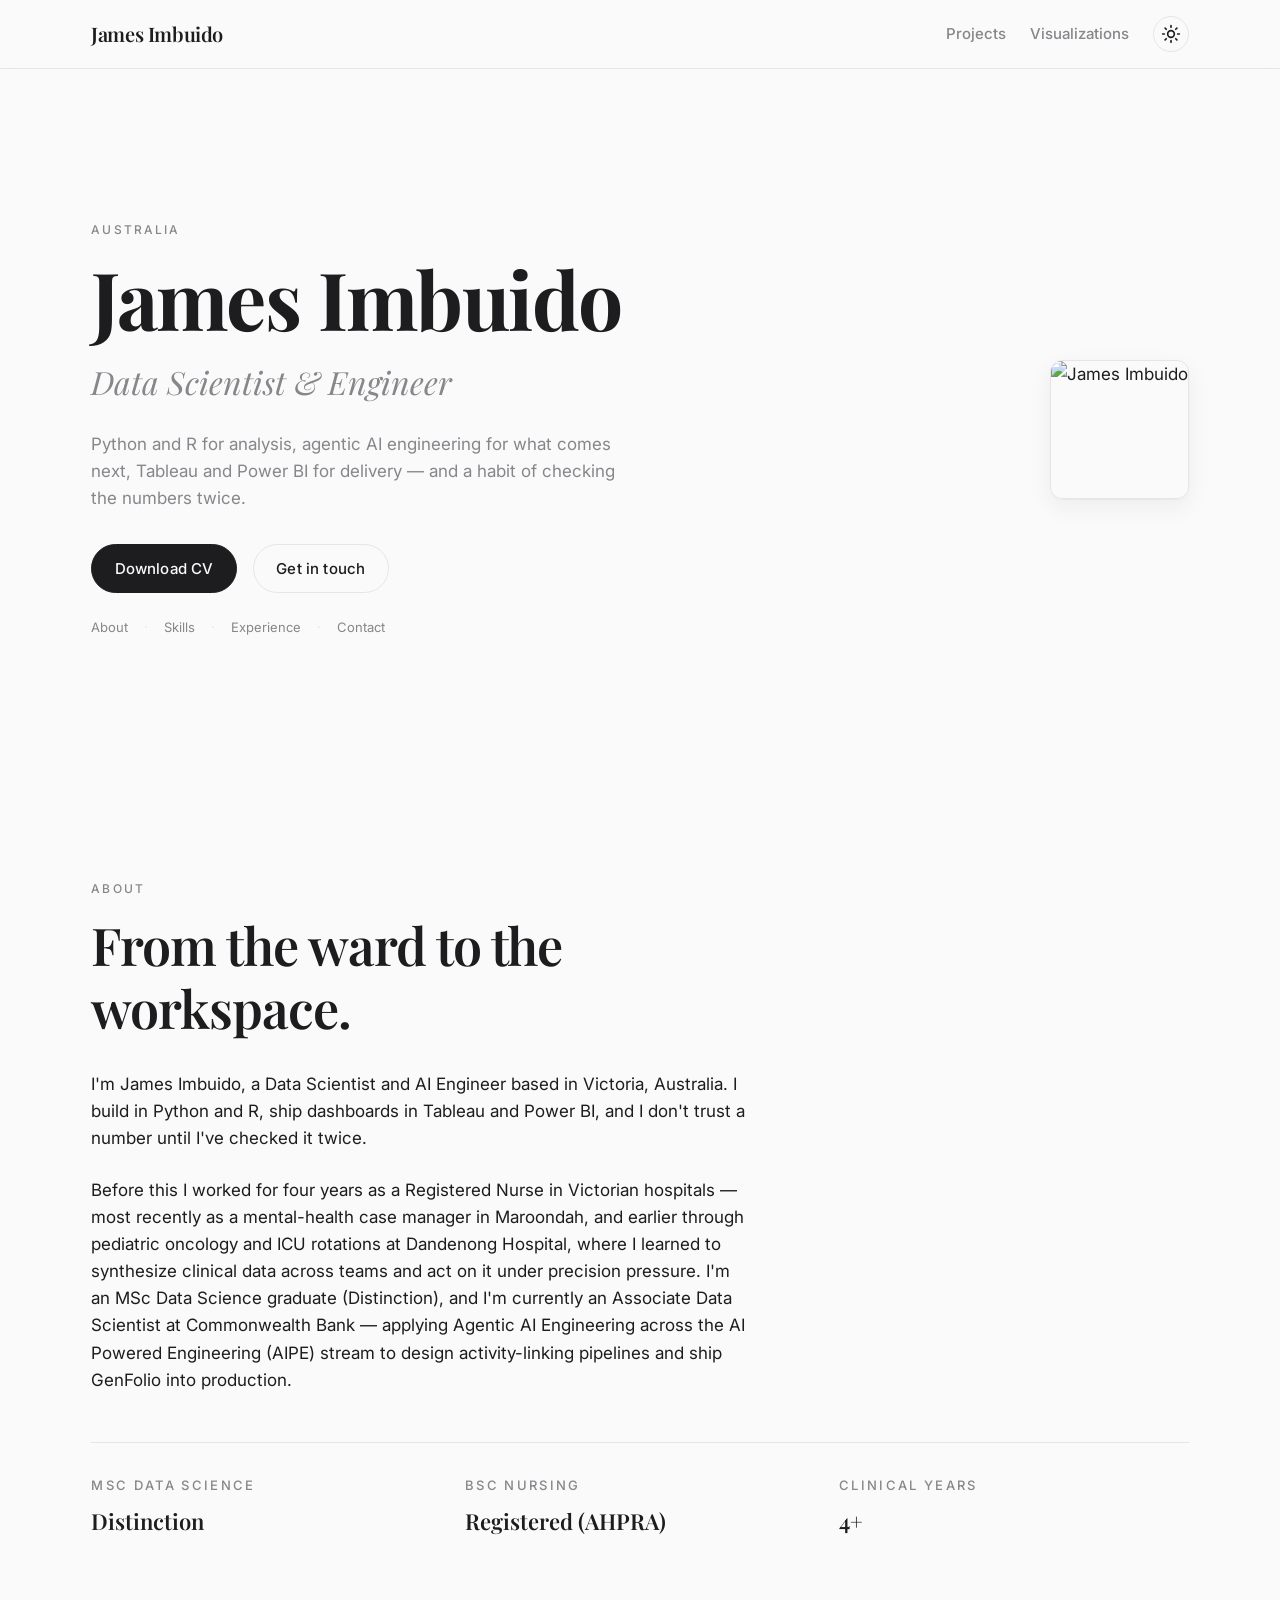
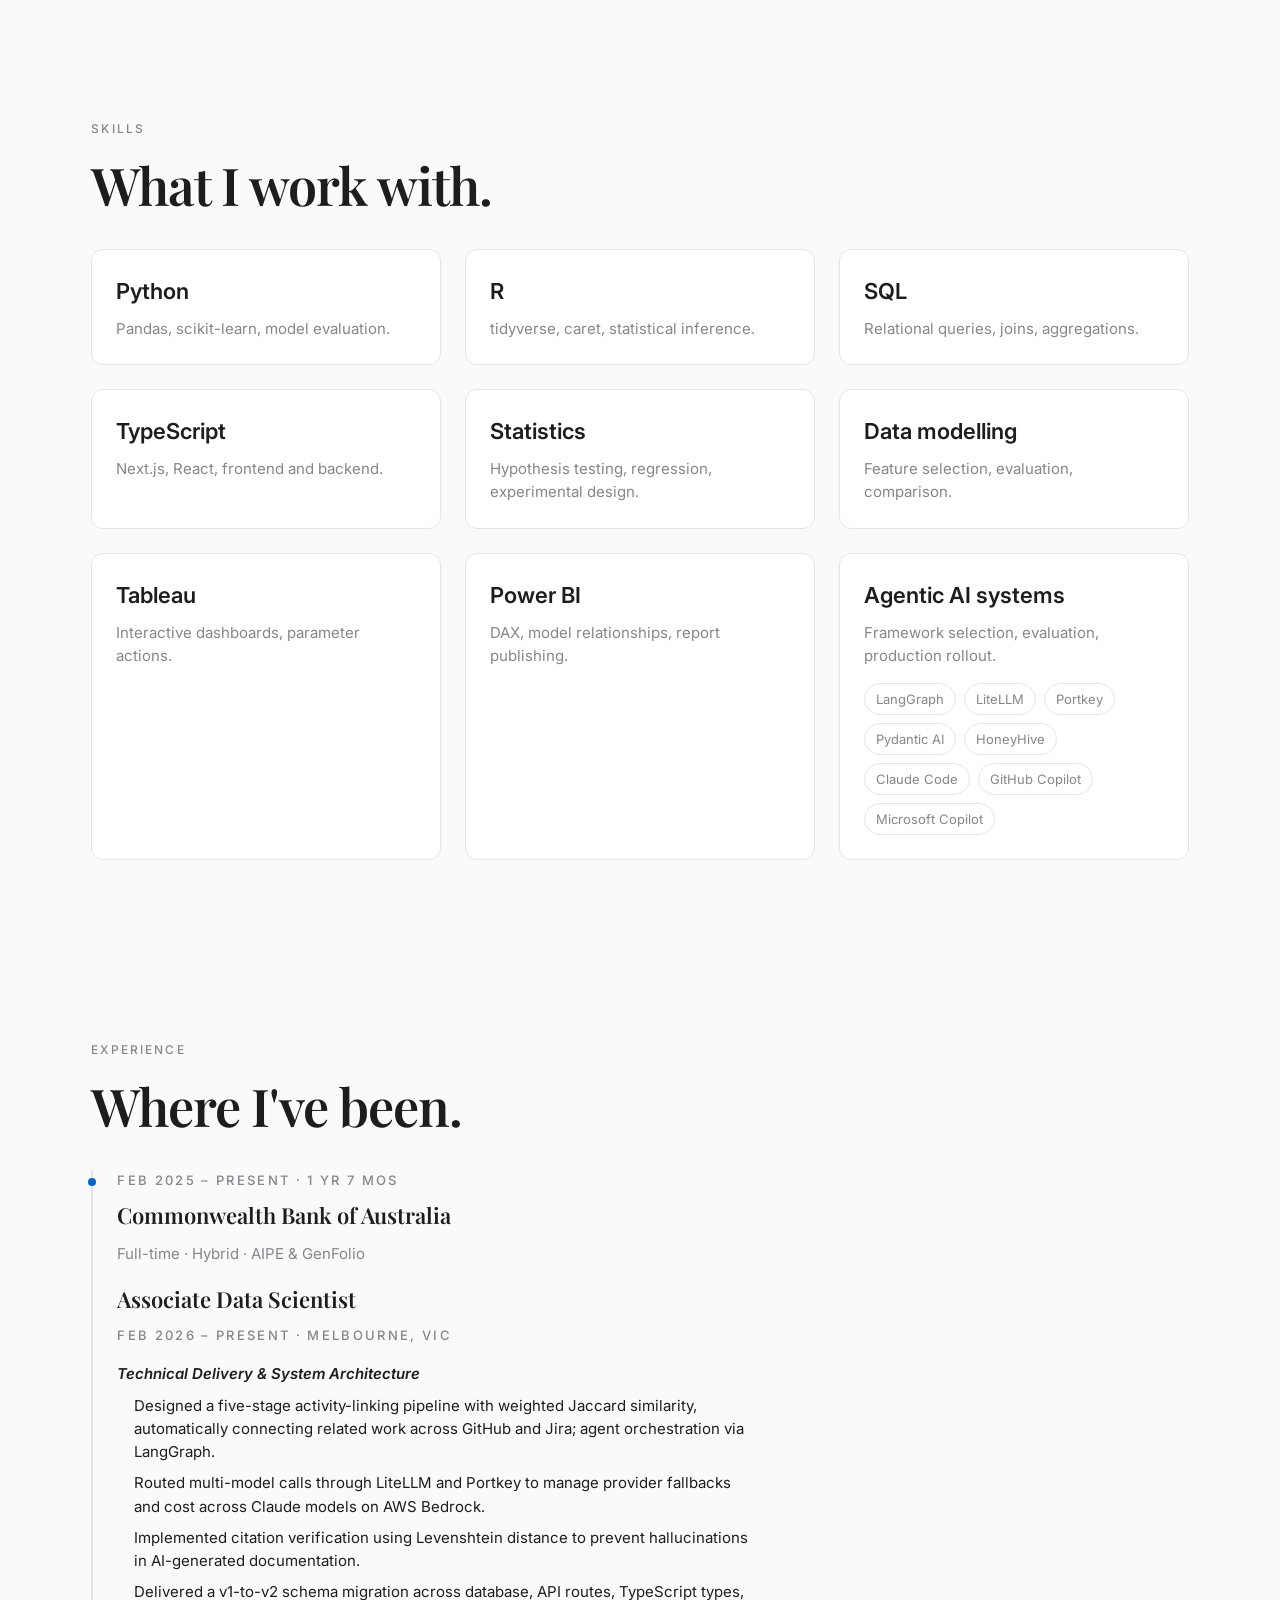
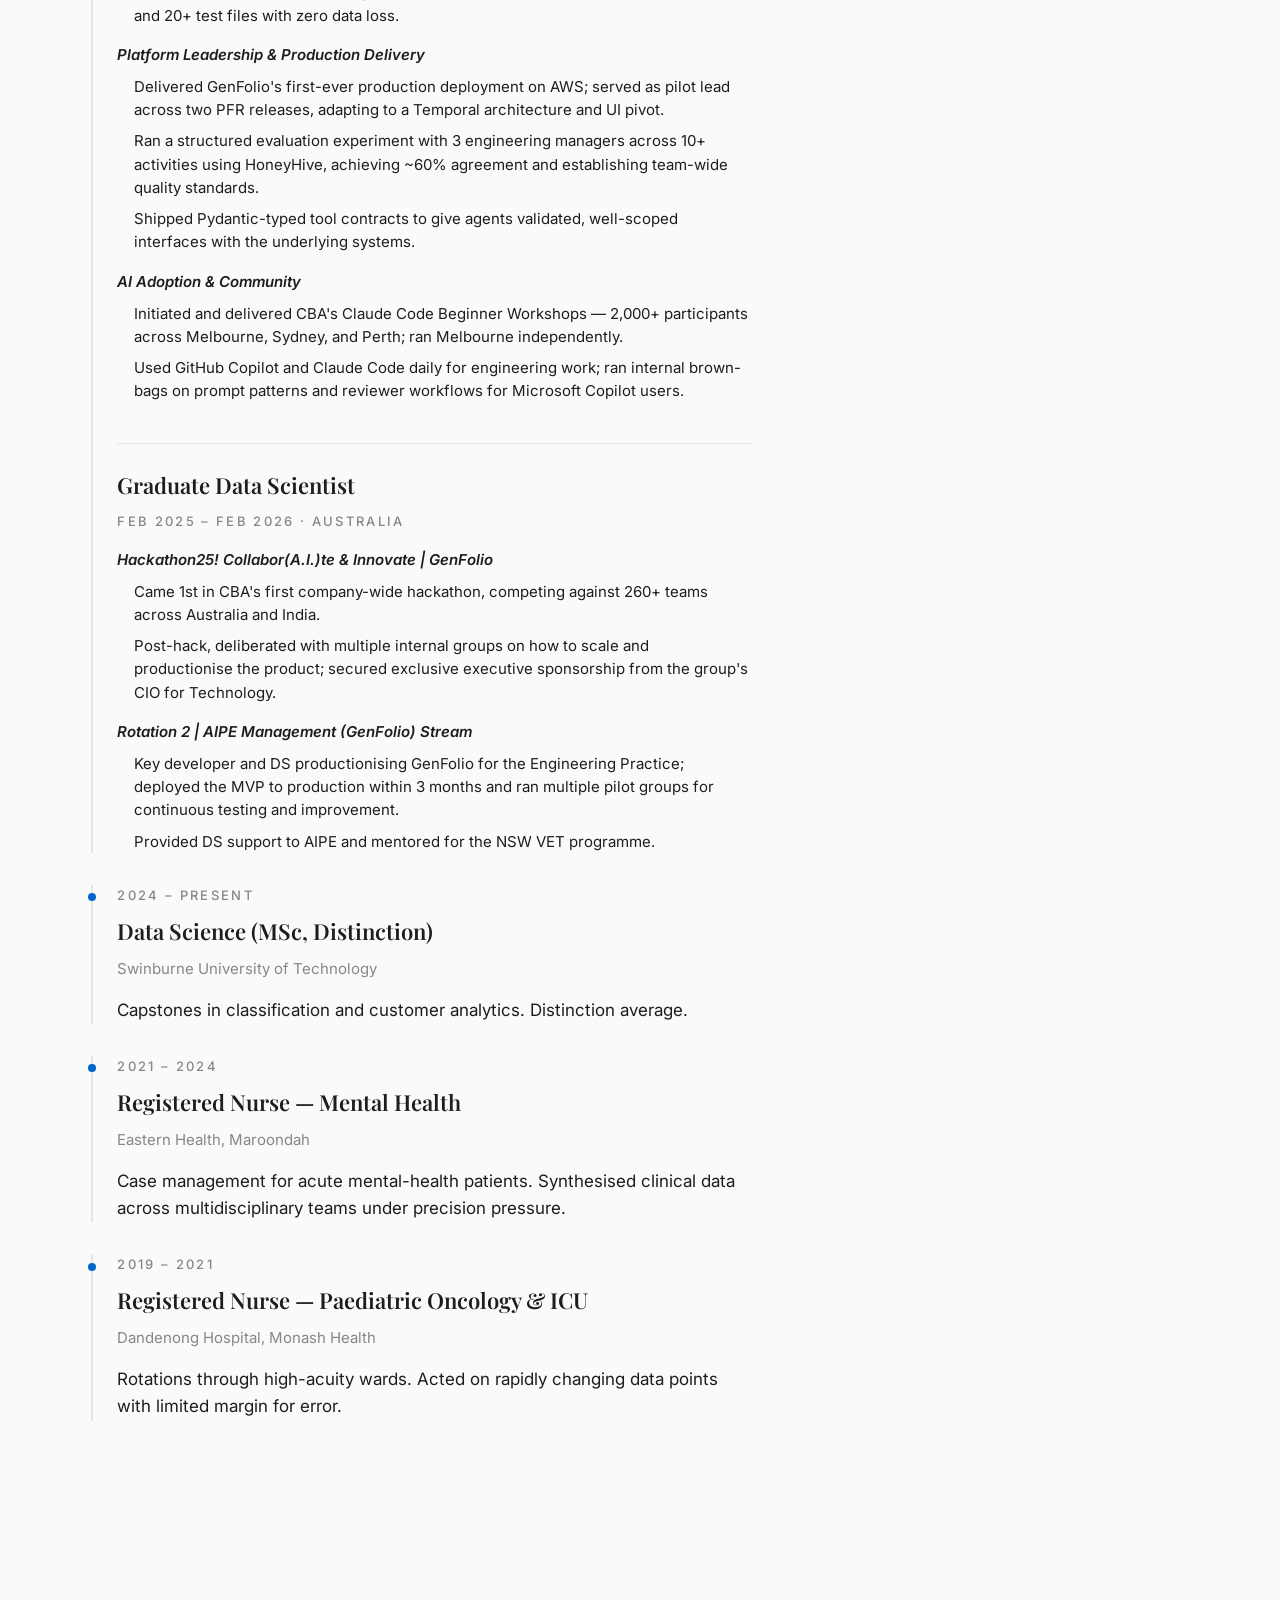
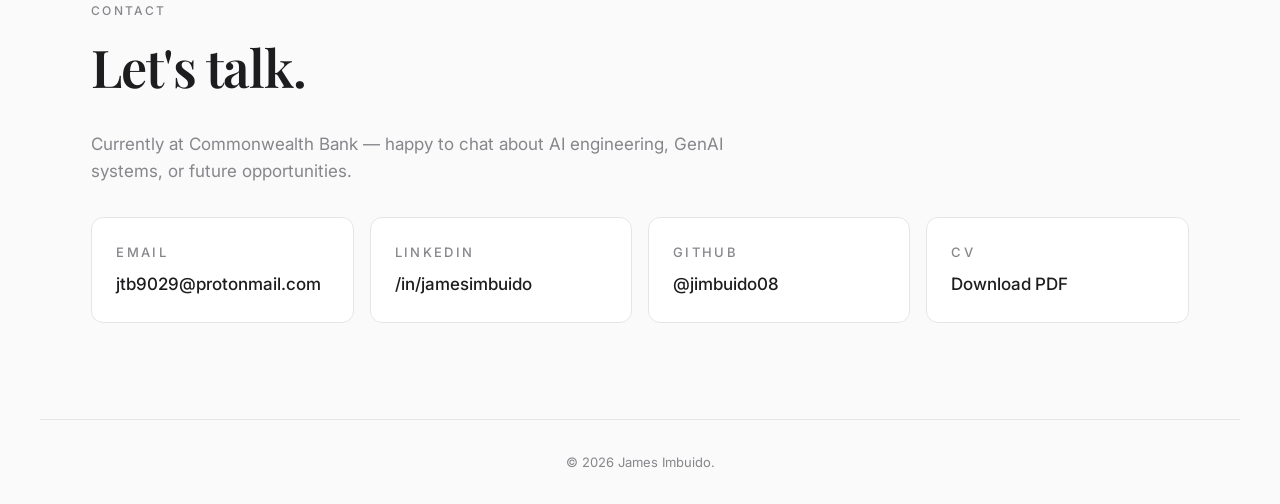
==== index.html @ e5567a70 "progress-commit" ====
<!DOCTYPE html>
<html lang="en" data-theme="light">
  <head>
    <meta charset="UTF-8" />
    <meta http-equiv="X-UA-Compatible" content="IE=edge" />
    <meta name="viewport" content="width=device-width, initial-scale=1.0" />
    <meta
      name="description"
      content="James Imbuido — Data Scientist and AI Engineer based in Victoria, Australia. Python, R, SQL, Tableau, Power BI."
    />
    <meta name="color-scheme" content="light dark" />
    <meta property="og:title" content="James Imbuido — Data Scientist & AI Engineer" />
    <meta
      property="og:description"
      content="Data scientist and AI engineer with a clinical background. Python, R, SQL, Tableau, Power BI."
    />
    <meta property="og:type" content="website" />
    <meta property="og:url" content="https://jimbuido08.github.io/" />
    <link
      rel="icon"
      type="image/svg+xml"
      href="data:image/svg+xml;utf8,<svg xmlns='http://www.w3.org/2000/svg' viewBox='0 0 32 32'><rect width='32' height='32' rx='6' fill='%23FAFAFA'/><text x='50%25' y='58%25' text-anchor='middle' font-family='Playfair Display, Georgia, serif' font-size='20' font-weight='600' fill='%231D1D1F'>J</text></svg>"
    />
    <link rel="preconnect" href="https://fonts.googleapis.com" />
    <link rel="preconnect" href="https://fonts.gstatic.com" crossorigin />
    <link
      rel="stylesheet"
      href="https://fonts.googleapis.com/css2?family=Inter:wght@300;400;500;600&family=Playfair+Display:wght@400;600;700&display=swap"
    />
    <title>James Imbuido — Data Scientist & AI Engineer</title>
    <link rel="stylesheet" href="/style.css" />
    <link rel="stylesheet" href="/mediaqueries.css" />
    <script>
      // No-flash theme bootstrap. Runs synchronously in <head> before paint.
      // Resolves localStorage first, then prefers-color-scheme, then defaults to light.
      (function () {
        try {
          var stored = localStorage.getItem("theme");
          var theme =
            stored ||
            (window.matchMedia("(prefers-color-scheme: dark)").matches
              ? "dark"
              : "light");
          document.documentElement.setAttribute("data-theme", theme);
        } catch (e) {
          document.documentElement.setAttribute("data-theme", "light");
        }
      })();
    </script>
  </head>
  <body>
    <a class="skip-link" href="#main">Skip to content</a>

    <header class="site-header">
      <nav class="site-nav" aria-label="Primary">
        <a class="logo" href="/">James Imbuido</a>
        <ul class="nav-links" role="list">
          <li><a href="/projects.html">Projects</a></li>
          <li><a href="/visualizations.html">Visualizations</a></li>
        </ul>
        <button
          type="button"
          class="theme-toggle"
          id="theme-toggle"
          aria-label="Toggle dark mode"
          aria-pressed="false"
        >
          <svg
            class="theme-toggle__icon theme-toggle__icon--sun"
            xmlns="http://www.w3.org/2000/svg"
            width="20"
            height="20"
            viewBox="0 0 24 24"
            fill="none"
            stroke="currentColor"
            stroke-width="2"
            stroke-linecap="round"
            stroke-linejoin="round"
            aria-hidden="true"
          >
            <circle cx="12" cy="12" r="4" />
            <path d="M12 2v2M12 20v2M4.93 4.93l1.41 1.41M17.66 17.66l1.41 1.41M2 12h2M20 12h2M4.93 19.07l1.41-1.41M17.66 6.34l1.41-1.41" />
          </svg>
          <svg
            class="theme-toggle__icon theme-toggle__icon--moon"
            xmlns="http://www.w3.org/2000/svg"
            width="20"
            height="20"
            viewBox="0 0 24 24"
            fill="none"
            stroke="currentColor"
            stroke-width="2"
            stroke-linecap="round"
            stroke-linejoin="round"
            aria-hidden="true"
          >
            <path d="M21 12.79A9 9 0 1 1 11.21 3 7 7 0 0 0 21 12.79z" />
          </svg>
        </button>
      </nav>
    </header>

    <main id="main">
      <!-- ─── Hero ─────────────────────────────────────────────── -->
      <section id="hero" class="section section--hero reveal">
        <div class="hero__content">
          <p class="eyebrow">Australia</p>
          <h1 class="hero__title">James Imbuido</h1>
          <p class="hero__role">Data Scientist &amp; Engineer</p>
          <p class="hero__tagline">
            Python and R for analysis, agentic AI engineering for what comes next,
            Tableau and Power&nbsp;BI for delivery — and a habit of checking the numbers twice.
          </p>
          <div class="hero__cta">
            <a class="btn btn--primary" href="/assets/James Imbuido - CV.pdf" download>
              Download CV
            </a>
            <a class="btn btn--ghost" href="#contact">Get in touch</a>
          </div>
          <ul class="hero__sub-nav" role="list" aria-label="Jump to section">
            <li><a href="#about">About</a></li>
            <li><a href="#skills">Skills</a></li>
            <li><a href="#experience">Experience</a></li>
            <li><a href="#contact">Contact</a></li>
          </ul>
        </div>

        <figure class="hero__portrait" aria-label="Portrait of James Imbuido">
          <img
            src="/assets/profile-pic.jfif"
            alt="James Imbuido"
            width="640"
            height="640"
            loading="eager"
            decoding="async"
          />
        </figure>
      </section>

      <!-- ─── About ────────────────────────────────────────────── -->
      <section id="about" class="section reveal">
        <p class="eyebrow">About</p>
        <h2 class="section__title">From the ward to the workspace.</h2>
        <div class="about__body">
          <p>
            I'm James Imbuido, a Data Scientist and AI Engineer based in Victoria,
            Australia. I build in Python and R, ship dashboards in Tableau and
            Power&nbsp;BI, and I don't trust a number until I've checked it
            twice.
          </p>
          <p>
            Before this I worked for four years as a Registered Nurse in
            Victorian hospitals — most recently as a mental-health case manager
            in Maroondah, and earlier through pediatric oncology and ICU
            rotations at Dandenong Hospital, where I learned to synthesize
            clinical data across teams and act on it under precision pressure.
            I'm an MSc Data Science graduate (Distinction), and I'm currently
            an Associate Data Scientist at Commonwealth Bank — applying
            Agentic AI Engineering across the AI Powered Engineering
            (AIPE) stream to design activity-linking pipelines and ship
            GenFolio into production.
          </p>
        </div>
        <dl class="about__stats" aria-label="Credentials at a glance">
          <div class="stat">
            <dt>MSc Data Science</dt>
            <dd>Distinction</dd>
          </div>
          <div class="stat">
            <dt>BSc Nursing</dt>
            <dd>Registered (AHPRA)</dd>
          </div>
          <div class="stat">
            <dt>Clinical years</dt>
            <dd>4+</dd>
          </div>
        </dl>
      </section>

      <!-- ─── Skills ───────────────────────────────────────────── -->
      <section id="skills" class="section reveal">
        <p class="eyebrow">Skills</p>
        <h2 class="section__title">What I work with.</h2>
        <ul class="skills" role="list">
          <li class="skill">
            <h3 class="skill__name">Python</h3>
            <p class="skill__context">Pandas, scikit-learn, model evaluation.</p>
          </li>
          <li class="skill">
            <h3 class="skill__name">R</h3>
            <p class="skill__context">tidyverse, caret, statistical inference.</p>
          </li>
          <li class="skill">
            <h3 class="skill__name">SQL</h3>
            <p class="skill__context">Relational queries, joins, aggregations.</p>
          </li>
          <li class="skill">
            <h3 class="skill__name">TypeScript</h3>
            <p class="skill__context">Next.js, React, frontend and backend.</p>
          </li>
          <li class="skill">
            <h3 class="skill__name">Statistics</h3>
            <p class="skill__context">Hypothesis testing, regression, experimental design.</p>
          </li>
          <li class="skill">
            <h3 class="skill__name">Data modelling</h3>
            <p class="skill__context">Feature selection, evaluation, comparison.</p>
          </li>
          <li class="skill">
            <h3 class="skill__name">Tableau</h3>
            <p class="skill__context">Interactive dashboards, parameter actions.</p>
          </li>
          <li class="skill">
            <h3 class="skill__name">Power&nbsp;BI</h3>
            <p class="skill__context">DAX, model relationships, report publishing.</p>
          </li>
          <li class="skill">
            <h3 class="skill__name">Agentic AI systems</h3>
            <p class="skill__context">Framework selection, evaluation, production rollout.</p>
            <ul class="skill__stack" role="list">
              <li>LangGraph</li>
              <li>LiteLLM</li>
              <li>Portkey</li>
              <li>Pydantic AI</li>
              <li>HoneyHive</li>
              <li>Claude Code</li>
              <li>GitHub Copilot</li>
              <li>Microsoft Copilot</li>
            </ul>
          </li>
        </ul>
      </section>

      <!-- ─── Experience ───────────────────────────────────────── -->
      <section id="experience" class="section reveal">
        <p class="eyebrow">Experience</p>
        <h2 class="section__title">Where I've been.</h2>
        <ol class="experience" role="list">
          <li class="experience__item">
            <p class="experience__period">Feb 2025 – Present · 1 yr 7 mos</p>
            <h3 class="experience__role">Commonwealth Bank of Australia</h3>
            <p class="experience__where">Full-time · Hybrid · AIPE &amp; GenFolio</p>
            <div class="experience__sub-roles">
              <div class="experience__sub-role">
                <h4 class="experience__sub-role-title">Associate Data Scientist</h4>
                <p class="experience__sub-period">Feb 2026 – Present · Melbourne, VIC</p>
                <ul class="experience__streams" role="list">
                  <li class="experience__stream">
                    <span class="experience__stream-name">Technical Delivery &amp; System Architecture</span>
                    <ul class="experience__stream-bullets" role="list">
                      <li>Designed a five-stage activity-linking pipeline with weighted Jaccard similarity, automatically connecting related work across GitHub and Jira; agent orchestration via LangGraph.</li>
                      <li>Routed multi-model calls through LiteLLM and Portkey to manage provider fallbacks and cost across Claude models on AWS Bedrock.</li>
                      <li>Implemented citation verification using Levenshtein distance to prevent hallucinations in AI-generated documentation.</li>
                      <li>Delivered a v1-to-v2 schema migration across database, API routes, TypeScript types, and 20+ test files with zero data loss.</li>
                    </ul>
                  </li>
                  <li class="experience__stream">
                    <span class="experience__stream-name">Platform Leadership &amp; Production Delivery</span>
                    <ul class="experience__stream-bullets" role="list">
                      <li>Delivered GenFolio's first-ever production deployment on AWS; served as pilot lead across two PFR releases, adapting to a Temporal architecture and UI pivot.</li>
                      <li>Ran a structured evaluation experiment with 3 engineering managers across 10+ activities using HoneyHive, achieving ~60% agreement and establishing team-wide quality standards.</li>
                      <li>Shipped Pydantic-typed tool contracts to give agents validated, well-scoped interfaces with the underlying systems.</li>
                    </ul>
                  </li>
                  <li class="experience__stream">
                    <span class="experience__stream-name">AI Adoption &amp; Community</span>
                    <ul class="experience__stream-bullets" role="list">
                      <li>Initiated and delivered CBA's Claude Code Beginner Workshops — 2,000+ participants across Melbourne, Sydney, and Perth; ran Melbourne independently.</li>
                      <li>Used GitHub Copilot and Claude Code daily for engineering work; ran internal brown-bags on prompt patterns and reviewer workflows for Microsoft Copilot users.</li>
                    </ul>
                  </li>
                </ul>
              </div>
              <div class="experience__sub-role">
                <h4 class="experience__sub-role-title">Graduate Data Scientist</h4>
                <p class="experience__sub-period">Feb 2025 – Feb 2026 · Australia</p>
                <ul class="experience__streams" role="list">
                  <li class="experience__stream">
                    <span class="experience__stream-name">Hackathon25! Collabor(A.I.)te &amp; Innovate | GenFolio</span>
                    <ul class="experience__stream-bullets" role="list">
                      <li>Came 1st in CBA's first company-wide hackathon, competing against 260+ teams across Australia and India.</li>
                      <li>Post-hack, deliberated with multiple internal groups on how to scale and productionise the product; secured exclusive executive sponsorship from the group's CIO for Technology.</li>
                    </ul>
                  </li>
                  <li class="experience__stream">
                    <span class="experience__stream-name">Rotation 2 | AIPE Management (GenFolio) Stream</span>
                    <ul class="experience__stream-bullets" role="list">
                      <li>Key developer and DS productionising GenFolio for the Engineering Practice; deployed the MVP to production within 3 months and ran multiple pilot groups for continuous testing and improvement.</li>
                      <li>Provided DS support to AIPE and mentored for the NSW VET programme.</li>
                    </ul>
                  </li>
                </ul>
              </div>
            </div>
          </li>
          <li class="experience__item">
            <p class="experience__period">2024 – Present</p>
            <h3 class="experience__role">Data Science (MSc, Distinction)</h3>
            <p class="experience__where">Swinburne University of Technology</p>
            <p class="experience__detail">
              Capstones in classification and customer analytics. Distinction
              average.
            </p>
          </li>
          <li class="experience__item">
            <p class="experience__period">2021 – 2024</p>
            <h3 class="experience__role">Registered Nurse — Mental Health</h3>
            <p class="experience__where">Eastern Health, Maroondah</p>
            <p class="experience__detail">
              Case management for acute mental-health patients. Synthesised
              clinical data across multidisciplinary teams under precision
              pressure.
            </p>
          </li>
          <li class="experience__item">
            <p class="experience__period">2019 – 2021</p>
            <h3 class="experience__role">Registered Nurse — Paediatric Oncology &amp; ICU</h3>
            <p class="experience__where">Dandenong Hospital, Monash Health</p>
            <p class="experience__detail">
              Rotations through high-acuity wards. Acted on rapidly changing
              data points with limited margin for error.
            </p>
          </li>
        </ol>
      </section>

      <!-- ─── Contact ──────────────────────────────────────────── -->
      <section id="contact" class="section section--contact reveal">
        <p class="eyebrow">Contact</p>
        <h2 class="section__title">Let's talk.</h2>
        <p class="section__lede">
          Currently at Commonwealth Bank — happy to chat about AI engineering,
          GenAI systems, or future opportunities.
        </p>
        <ul class="contact-list" role="list">
          <li>
            <a href="mailto:jtb9029@protonmail.com">
              <span class="contact-list__label">Email</span>
              <span class="contact-list__value">jtb9029@protonmail.com</span>
            </a>
          </li>
          <li>
            <a
              href="https://www.linkedin.com/in/jamesimbuido/"
              rel="noopener"
              target="_blank"
            >
              <span class="contact-list__label">LinkedIn</span>
              <span class="contact-list__value">/in/jamesimbuido</span>
            </a>
          </li>
          <li>
            <a
              href="https://github.com/jimbuido08"
              rel="noopener"
              target="_blank"
            >
              <span class="contact-list__label">GitHub</span>
              <span class="contact-list__value">@jimbuido08</span>
            </a>
          </li>
          <li>
            <a href="/assets/James Imbuido - CV.pdf" download>
              <span class="contact-list__label">CV</span>
              <span class="contact-list__value">Download PDF</span>
            </a>
          </li>
        </ul>
      </section>
    </main>

    <footer class="site-footer">
      <p>© 2026 James Imbuido.</p>
    </footer>

    <script>
      // Mark the document as JS-enhanced so the unfold CSS can hide by default.
      // No-JS users see all content expanded (per prep doc D5).
      document.documentElement.classList.add("js");
    </script>
    <script src="/script.js" defer></script>

    <!-- Cloudflare Web Analytics — beacon-only, no cookies, no banner.
         To activate: get a token from https://dash.cloudflare.com →
         Web Analytics → your site. The script below only loads when the
         token has been set (a 32-char hex string). Leave the placeholder
         in place to ship without analytics. -->
    <script>
      (function () {
        var token = "PLACEHOLDER_TOKEN";
        if (!token || token === "PLACEHOLDER_TOKEN" || !/^[a-f0-9]{32}$/i.test(token)) {
          return;
        }
        var s = document.createElement("script");
        s.defer = true;
        s.src = "https://static.cloudflareinsights.com/beacon.min.js";
        s.setAttribute("data-cf-beacon", token);
        document.head.appendChild(s);
      })();
    </script>
  </body>
</html>
---- style.css ----
/* ==========================================================================
   Alabaster & Ink — base stylesheet
   --------------------------------------------------------------------------
   Implemented strictly from /docs/design-tokens.md.
   If you find yourself reaching for a raw hex / px / ms in this file, add a
   token to the design tokens doc first.
   --------------------------------------------------------------------------
   Order:
     1. Tokens (light)  + reset
     2. Tokens (dark)   [overrides]
     3. Base elements   (typography, links, focus)
     4. Layout          (header, sections, page margins)
     5. Components      (buttons, cards, chips, list items, Unfold)
     6. Motion          (reveal, Unfold transitions, reduced-motion)
     7. Print
   ========================================================================== */


/* ── 1. Tokens (light, default) + reset ─────────────────────────────── */

:root,
:root[data-theme="light"] {
  /* Color */
  --alabaster: #FAFAFA;
  --surface:   #FFFFFF;
  --ink:       #1D1D1F;
  --slate:     #86868B;
  --rule:      #E5E5E7;
  --accent:        #0066CC;
  --accent-press:  #0052A3;
  --accent-soft:   #E6F0FA;
  --on-accent:     #FFFFFF;
  --shadow:        0 1px 2px rgba(29, 29, 31, .04), 0 8px 24px rgba(29, 29, 31, .06);

  /* Spacing */
  --space-0: 2px;
  --space-1: 8px;
  --space-2: 16px;
  --space-3: 24px;
  --space-4: 32px;
  --space-5: 48px;
  --space-6: 64px;
  --space-7: 96px;
  --space-8: 128px;
  --page-x:      clamp(1.25rem, 4vw, 4rem);
  --section-y:   clamp(4rem, 10vh, 8rem);

  /* Typography */
  --ff-display: "Playfair Display", Georgia, "Times New Roman", serif;
  --ff-body:    "Inter", -apple-system, BlinkMacSystemFont, "Segoe UI", sans-serif;

  --fs-display:  clamp(2.75rem, 5.5vw + 1rem, 5rem);
  --fs-h1:       clamp(2rem, 3.5vw + 1rem, 3.25rem);
  --fs-h2:       clamp(1.5rem, 1.5vw + 1rem, 2rem);
  --fs-h3:       clamp(1.125rem, .75vw + 1rem, 1.375rem);
  --fs-body:     1.0625rem;
  --fs-body-sm:  0.9375rem;
  --fs-caption:  0.8125rem;
  --fs-eyebrow:  0.75rem;

  --lh-display:  1.05;
  --lh-heading:  1.2;
  --lh-body:     1.6;
  --ls-eyebrow:  0.18em;
  --ls-tight:    -0.02em;

  /* Radius */
  --radius-sm:     6px;
  --radius-card:   12px;
  --radius-button: 999px;

  /* Motion */
  --motion-fast:  120ms;
  --motion-base:  220ms;
  --motion-slow:  400ms;
  --ease-out:     cubic-bezier(.22, 1, .36, 1);
  --ease-in-out:  cubic-bezier(.65, 0, .35, 1);
}


/* ── 2. Tokens (dark) — overrides ────────────────────────────────────── */

:root[data-theme="dark"] {
  --alabaster:    #0E0E10;
  --surface:      #17171A;
  --ink:          #F5F5F7;
  --slate:        #A1A1A6;
  --rule:         #2C2C2E;
  --accent:       #4D9EFF;
  --accent-press: #80B6FF;
  --accent-soft:  #0E2A4D;
  --on-accent:    #0E0E10;
  --shadow:       0 1px 2px rgba(0, 0, 0, .5), 0 8px 24px rgba(0, 0, 0, .4);
}


/* ── Reset / base ────────────────────────────────────────────────────── */

*,
*::before,
*::after { box-sizing: border-box; }

* { margin: 0; padding: 0; }

html {
  scroll-behavior: smooth;
  -webkit-text-size-adjust: 100%;
  background: var(--alabaster);
  color: var(--ink);
}

body {
  font-family: var(--ff-body);
  font-size: var(--fs-body);
  line-height: var(--lh-body);
  background: var(--alabaster);
  color: var(--ink);
  -webkit-font-smoothing: antialiased;
  -moz-osx-font-smoothing: grayscale;
  transition: background-color var(--motion-base) var(--ease-out),
              color var(--motion-base) var(--ease-out);
}

img, svg { max-width: 100%; display: block; }

ul, ol { list-style: none; }

a {
  color: var(--ink);
  text-decoration: none;
  transition: color var(--motion-fast) var(--ease-out);
}

a:hover { color: var(--accent); }

:focus-visible {
  outline: 2px solid var(--accent);
  outline-offset: 2px;
  border-radius: var(--radius-sm);
}

::selection {
  background: var(--accent-soft);
  color: var(--ink);
}

.skip-link {
  position: absolute;
  top: -100px;
  left: var(--space-2);
  background: var(--ink);
  color: var(--alabaster);
  padding: var(--space-1) var(--space-2);
  border-radius: var(--radius-sm);
  z-index: 1000;
  transition: top var(--motion-fast) var(--ease-out);
}

.skip-link:focus { top: var(--space-2); }


/* ── 3. Layout — header, sections, page margins ─────────────────────── */

.site-header {
  position: sticky;
  top: 0;
  z-index: 50;
  background: color-mix(in srgb, var(--alabaster) 85%, transparent);
  backdrop-filter: saturate(180%) blur(10px);
  -webkit-backdrop-filter: saturate(180%) blur(10px);
  border-bottom: 1px solid var(--rule);
}

.site-nav {
  max-width: 1200px;
  margin: 0 auto;
  padding: var(--space-2) var(--page-x);
  display: flex;
  align-items: center;
  gap: var(--space-3);
}

.logo {
  font-family: var(--ff-display);
  font-weight: 600;
  font-size: 1.25rem;
  letter-spacing: var(--ls-tight);
  margin-right: auto;
  color: var(--ink);
}

.nav-links {
  display: flex;
  gap: var(--space-3);
}

.nav-links a {
  font-size: var(--fs-body-sm);
  font-weight: 500;
  color: var(--slate);
}

.nav-links a:hover { color: var(--ink); }

/* Active page indicator — set on the current page's nav link via class +
   aria-current="page". Visual treatment only; semantics live in the markup. */
.nav-links a.nav-link--active,
.nav-links a[aria-current="page"] {
  color: var(--ink);
  font-weight: 600;
}

main { display: block; }

.section {
  max-width: 1200px;
  margin: 0 auto;
  padding: var(--section-y) var(--page-x);
}

.section--hero {
  min-height: 80vh;
  display: grid;
  grid-template-columns: minmax(0, 1.2fr) minmax(0, 1fr);
  gap: var(--space-5);
  align-items: center;
  padding-top: var(--space-7);
  padding-bottom: var(--space-7);
}

.eyebrow {
  font-family: var(--ff-body);
  font-size: var(--fs-eyebrow);
  font-weight: 500;
  text-transform: uppercase;
  letter-spacing: var(--ls-eyebrow);
  color: var(--slate);
  margin-bottom: var(--space-2);
}

.section__title {
  font-family: var(--ff-display);
  font-weight: 600;
  font-size: var(--fs-h1);
  line-height: var(--lh-heading);
  letter-spacing: var(--ls-tight);
  color: var(--ink);
  max-width: 22ch;
  margin-bottom: var(--space-4);
}

.section__lede {
  font-size: var(--fs-body);
  color: var(--slate);
  max-width: 60ch;
  margin-bottom: var(--space-4);
}


/* ── 4. Components ──────────────────────────────────────────────────── */

/* Hero ───────────────────────────────────────────────────────────────── */

.hero__title {
  font-family: var(--ff-display);
  font-weight: 700;
  font-size: var(--fs-display);
  line-height: var(--lh-display);
  letter-spacing: var(--ls-tight);
  color: var(--ink);
  margin-bottom: var(--space-2);
}

.hero__role {
  font-family: var(--ff-display);
  font-weight: 400;
  font-style: italic;
  font-size: var(--fs-h2);
  color: var(--slate);
  margin-bottom: var(--space-3);
}

.hero__tagline {
  font-size: var(--fs-body);
  color: var(--slate);
  max-width: 48ch;
  margin-bottom: var(--space-4);
}

.hero__cta {
  display: flex;
  flex-wrap: wrap;
  gap: var(--space-2);
}

/* Hero sub-nav — secondary in-page jump links, visually subordinate to the
   primary site nav. Slate is non-body only; safe here for link color. */
.hero__sub-nav {
  display: flex;
  flex-wrap: wrap;
  gap: var(--space-2);
  margin-top: var(--space-3);
  font-size: var(--fs-caption);
  color: var(--slate);
}
.hero__sub-nav li + li::before {
  content: "·";
  margin-right: var(--space-2);
  color: var(--rule);
}
.hero__sub-nav a {
  color: var(--slate);
}
.hero__sub-nav a:hover { color: var(--ink); }
.hero__sub-nav a:focus-visible {
  outline: 2px solid var(--accent);
  outline-offset: 2px;
  border-radius: 2px;
}

.hero__content {
  display: flex;
  flex-direction: column;
  align-items: flex-start;
  min-width: 0;
}

.hero__portrait {
  margin: 0;
  justify-self: end;
  align-self: center;
  height: max-content;
}

.hero__portrait img {
  display: block;
  width: 100%;
  height: auto;
  max-width: 360px;
  aspect-ratio: 1 / 1;
  object-fit: cover;
  border-radius: var(--radius-card);
  border: 1px solid var(--rule);
  box-shadow: var(--shadow);
}

/* About ──────────────────────────────────────────────────────────────── */

.about__body {
  max-width: 60ch;
  margin-bottom: var(--space-5);
}

.about__body p + p { margin-top: var(--space-3); }

.about__body p {
  color: var(--ink);
  font-size: var(--fs-body);
}

.about__stats {
  display: grid;
  grid-template-columns: repeat(auto-fit, minmax(180px, 1fr));
  gap: var(--space-3);
  padding-top: var(--space-4);
  border-top: 1px solid var(--rule);
}

.stat {
  display: flex;
  flex-direction: column;
  gap: var(--space-1);
}

.stat dt {
  font-size: var(--fs-caption);
  text-transform: uppercase;
  letter-spacing: var(--ls-eyebrow);
  color: var(--slate);
  font-weight: 500;
}

.stat dd {
  font-family: var(--ff-display);
  font-size: var(--fs-h3);
  color: var(--ink);
  font-weight: 600;
}

/* Skills ─────────────────────────────────────────────────────────────── */

.skills {
  display: grid;
  grid-template-columns: repeat(3, minmax(0, 1fr));
  gap: var(--space-3);
}

.skill {
  position: relative;
  padding: var(--space-3);
  background: var(--surface);
  border: 1px solid var(--rule);
  border-radius: var(--radius-card);
  transition: transform var(--motion-fast) var(--ease-out),
              border-color var(--motion-fast) var(--ease-out),
              box-shadow var(--motion-fast) var(--ease-out);
}

.skill::before {
  content: "";
  position: absolute;
  top: 0;
  left: var(--space-3);
  right: var(--space-3);
  height: 1px;
  background: linear-gradient(
    90deg,
    transparent 0%,
    var(--accent) 50%,
    transparent 100%
  );
  opacity: 0;
  transition: opacity var(--motion-fast) var(--ease-out);
}

.skill:hover {
  border-color: var(--accent);
  transform: translateY(-2px);
  box-shadow: 0 4px 12px -8px var(--accent-soft);
}

.skill:hover::before {
  opacity: 1;
}

.skill__name {
  font-family: var(--ff-body);
  font-size: var(--fs-h3);
  font-weight: 600;
  margin-bottom: var(--space-1);
  color: var(--ink);
}

.skill__context {
  font-size: var(--fs-body-sm);
  color: var(--slate);
  line-height: 1.55;
}

.skill__stack {
  margin-top: var(--space-2);
  display: flex;
  flex-wrap: wrap;
  gap: var(--space-1);
  font-size: var(--fs-caption);
  color: var(--slate);
}

.skill__stack li {
  padding: 0.35em 0.85em;
  border: 1px solid var(--rule);
  border-radius: var(--radius-button);
  background: var(--surface);
  white-space: nowrap;
  transition: border-color var(--motion-fast) var(--ease-out),
              color var(--motion-fast) var(--ease-out);
}

.skill:hover .skill__stack li {
  border-color: var(--accent-soft);
  color: var(--ink);
}

/* Experience ────────────────────────────────────────────────────────── */

.experience {
  display: grid;
  gap: var(--space-4);
  max-width: 60ch;
}

.experience__item {
  padding-left: var(--space-3);
  border-left: 2px solid var(--rule);
  position: relative;
}

.experience__item::before {
  content: "";
  position: absolute;
  left: -5px;
  top: 0.5em;
  width: 8px;
  height: 8px;
  border-radius: 50%;
  background: var(--accent);
}

.experience__period {
  font-size: var(--fs-caption);
  text-transform: uppercase;
  letter-spacing: var(--ls-eyebrow);
  color: var(--slate);
  font-weight: 500;
  margin-bottom: var(--space-1);
}

.experience__role {
  font-family: var(--ff-display);
  font-size: var(--fs-h3);
  font-weight: 600;
  color: var(--ink);
  margin-bottom: var(--space-1);
}

.experience__where {
  font-size: var(--fs-body-sm);
  color: var(--slate);
  margin-bottom: var(--space-2);
}

.experience__detail {
  font-size: var(--fs-body);
  color: var(--ink);
}

.experience__sub-roles {
  display: grid;
  gap: var(--space-3);
  margin-top: var(--space-2);
}

.experience__sub-role + .experience__sub-role {
  margin-top: var(--space-2);
  padding-top: var(--space-3);
  border-top: 1px solid var(--rule);
}

.experience__sub-role-title {
  font-family: var(--ff-display);
  font-size: var(--fs-h3);
  font-weight: 600;
  color: var(--ink);
  margin-bottom: var(--space-1);
}

.experience__sub-period {
  font-size: var(--fs-caption);
  text-transform: uppercase;
  letter-spacing: var(--ls-eyebrow);
  color: var(--slate);
  font-weight: 500;
  margin-bottom: var(--space-2);
}

.experience__streams {
  list-style: none;
  margin: 0;
  padding: 0;
}

.experience__stream + .experience__stream {
  margin-top: var(--space-2);
}

.experience__stream-name {
  font-size: var(--fs-body-sm);
  font-weight: 600;
  font-style: italic;
  color: var(--ink);
  display: block;
  margin-bottom: var(--space-1);
}

.experience__stream-bullets {
  margin: 0;
  padding-left: 1.1em;
  font-size: var(--fs-body-sm);
  color: var(--ink);
  line-height: 1.55;
}

.experience__stream-bullets li + li {
  margin-top: var(--space-1);
}

/* Buttons ────────────────────────────────────────────────────────────── */

.btn {
  display: inline-flex;
  align-items: center;
  justify-content: center;
  font-family: var(--ff-body);
  font-size: var(--fs-body-sm);
  font-weight: 500;
  letter-spacing: 0.01em;
  padding: 0.75em 1.5em;
  border-radius: var(--radius-button);
  border: 1px solid transparent;
  cursor: pointer;
  text-decoration: none;
  transition: background-color var(--motion-fast) var(--ease-out),
              color var(--motion-fast) var(--ease-out),
              border-color var(--motion-fast) var(--ease-out),
              transform var(--motion-fast) var(--ease-out);
}

.btn--sm { padding: 0.5em 1.1em; font-size: var(--fs-caption); }

.btn--primary {
  background: var(--ink);
  color: var(--alabaster);
  border-color: var(--ink);
}

.btn--primary:hover {
  background: var(--accent);
  border-color: var(--accent);
  color: var(--on-accent);
  transform: translateY(-1px);
}

.btn--ghost {
  background: transparent;
  color: var(--ink);
  border-color: var(--rule);
}

.btn--ghost:hover {
  border-color: var(--ink);
  color: var(--ink);
  transform: translateY(-1px);
}

/* Project filter ────────────────────────────────────────────────────── */

.project-filter {
  display: flex;
  align-items: center;
  flex-wrap: wrap;
  gap: var(--space-2);
  margin-bottom: var(--space-4);
}

.project-filter__label {
  font-size: var(--fs-caption);
  text-transform: uppercase;
  letter-spacing: var(--ls-eyebrow);
  color: var(--slate);
  font-weight: 500;
}

.project-filter__chips {
  display: flex;
  flex-wrap: wrap;
  gap: var(--space-1);
}

.chip {
  font-family: var(--ff-body);
  font-size: var(--fs-caption);
  font-weight: 500;
  padding: 0.4em 0.9em;
  border-radius: var(--radius-button);
  border: 1px solid var(--rule);
  background: transparent;
  color: var(--slate);
  cursor: pointer;
  transition: background-color var(--motion-fast) var(--ease-out),
              color var(--motion-fast) var(--ease-out),
              border-color var(--motion-fast) var(--ease-out);
}

.chip:hover {
  border-color: var(--ink);
  color: var(--ink);
}

.chip[aria-pressed="true"] {
  background: var(--accent-soft);
  color: var(--accent);
  border-color: var(--accent);
}

.chip--clear {
  border-style: dashed;
  color: var(--slate);
}

/* Project grid ──────────────────────────────────────────────────────── */

.project-grid {
  display: grid;
  grid-template-columns: repeat(auto-fit, minmax(320px, 1fr));
  gap: var(--space-4);
}

.project-card {
  display: flex;
  flex-direction: column;
  background: var(--surface);
  border: 1px solid var(--rule);
  border-radius: var(--radius-card);
  overflow: hidden;
  transition: transform var(--motion-base) var(--ease-out),
              border-color var(--motion-base) var(--ease-out),
              box-shadow var(--motion-base) var(--ease-out),
              opacity var(--motion-base) var(--ease-out);
  will-change: transform, opacity;
}

.project-card:hover {
  transform: translateY(-4px);
  box-shadow: var(--shadow);
  border-color: var(--ink);
}

.project-card.is-hidden {
  opacity: 0;
  transform: scale(0.96);
  pointer-events: none;
  position: absolute;
  visibility: hidden;
}

.project-card__media {
  background: var(--surface);
  aspect-ratio: 16 / 10;
  border-bottom: 1px solid var(--rule);
}

.project-card__media svg { width: 100%; height: 100%; }

.project-card__body {
  display: flex;
  flex-direction: column;
  padding: var(--space-3);
  gap: var(--space-2);
  flex: 1;
}

.project-card__tagline {
  font-size: var(--fs-caption);
  color: var(--slate);
}

.project-card__title {
  font-family: var(--ff-display);
  font-size: var(--fs-h3);
  font-weight: 600;
  color: var(--ink);
  line-height: var(--lh-heading);
}

.project-card__lede {
  font-size: var(--fs-body-sm);
  color: var(--slate);
  flex: 1;
}

.project-card__actions {
  display: flex;
  flex-wrap: wrap;
  gap: var(--space-1);
  align-items: center;
}

.project-grid__empty {
  text-align: center;
  color: var(--slate);
  font-size: var(--fs-body-sm);
  padding: var(--space-5) 0;
}

/* Unfold ─────────────────────────────────────────────────────────────── */

.unfold-btn {
  display: inline-flex;
  align-items: center;
  gap: var(--space-1);
  font-family: var(--ff-body);
  font-size: var(--fs-caption);
  font-weight: 500;
  color: var(--accent);
  background: transparent;
  border: none;
  padding: 0.4em 0;
  cursor: pointer;
}

.unfold-btn:hover { color: var(--accent-press); }

.unfold-btn__icon {
  display: inline-block;
  width: 1em;
  height: 1em;
  line-height: 1;
  transition: transform var(--motion-base) var(--ease-out);
  font-weight: 400;
}

.unfold-btn[aria-expanded="true"] .unfold-btn__icon {
  transform: rotate(45deg);
}

.unfold {
  display: grid;
  grid-template-rows: 1fr;
  transition: grid-template-rows var(--motion-base) var(--ease-in-out);
}

.js .unfold {
  grid-template-rows: 0fr;
}

.js .unfold.is-open {
  grid-template-rows: 1fr;
}

.unfold__inner {
  overflow: hidden;
  min-height: 0;
}

.unfold__grid {
  display: grid;
  gap: var(--space-3);
  padding-top: var(--space-3);
  border-top: 1px solid var(--rule);
  margin-top: var(--space-2);
}

.unfold__grid > div { display: flex; flex-direction: column; gap: var(--space-1); }

.unfold__grid dt {
  font-size: var(--fs-caption);
  text-transform: uppercase;
  letter-spacing: var(--ls-eyebrow);
  color: var(--slate);
  font-weight: 500;
}

.unfold__grid dd {
  font-size: var(--fs-body-sm);
  color: var(--ink);
  line-height: var(--lh-body);
}

.unfold__grid code {
  font-family: ui-monospace, SFMono-Regular, "SF Mono", Menlo, monospace;
  font-size: 0.9em;
  background: var(--accent-soft);
  color: var(--accent);
  padding: 0.1em 0.4em;
  border-radius: 4px;
}

/* Visualization link cards ──────────────────────────────────────────── */

.viz-grid {
  display: grid;
  grid-template-columns: repeat(auto-fit, minmax(320px, 1fr));
  gap: var(--space-4);
}

.viz-card {
  display: flex;
  flex-direction: column;
  background: var(--surface);
  border: 1px solid var(--rule);
  border-radius: var(--radius-card);
  overflow: hidden;
  transition: transform var(--motion-base) var(--ease-out),
              border-color var(--motion-base) var(--ease-out),
              box-shadow var(--motion-base) var(--ease-out);
}

.viz-card:hover {
  transform: translateY(-4px);
  box-shadow: var(--shadow);
  border-color: var(--ink);
}

.viz-card__media {
  background: var(--surface);
  aspect-ratio: 16 / 10;
  border-bottom: 1px solid var(--rule);
}

.viz-card__media svg { width: 100%; height: 100%; }

.viz-card__body {
  padding: var(--space-3);
  display: flex;
  flex-direction: column;
  gap: var(--space-2);
}

.viz-card__title {
  font-family: var(--ff-display);
  font-size: var(--fs-h3);
  font-weight: 600;
  color: var(--ink);
}

.viz-card__lede {
  font-size: var(--fs-body-sm);
  color: var(--slate);
}

.viz-card__actions {
  display: flex;
  flex-wrap: wrap;
  gap: var(--space-1);
}

/* Contact ────────────────────────────────────────────────────────────── */

.section--contact {
  padding-bottom: var(--space-7);
}

.contact-list {
  display: grid;
  grid-template-columns: repeat(4, 1fr);
  gap: var(--space-2);
  max-width: 1100px;
}

.contact-list a {
  display: flex;
  flex-direction: column;
  gap: var(--space-1);
  padding: var(--space-3);
  background: var(--surface);
  border: 1px solid var(--rule);
  border-radius: var(--radius-card);
  transition: border-color var(--motion-fast) var(--ease-out),
              transform var(--motion-fast) var(--ease-out);
}

.contact-list a:hover {
  border-color: var(--ink);
  transform: translateY(-2px);
  color: var(--ink);
}

.contact-list__label {
  font-size: var(--fs-caption);
  text-transform: uppercase;
  letter-spacing: var(--ls-eyebrow);
  color: var(--slate);
  font-weight: 500;
}

.contact-list__value {
  font-size: var(--fs-body);
  color: var(--ink);
  font-weight: 500;
}

/* Theme toggle ──────────────────────────────────────────────────────── */

.theme-toggle {
  display: inline-flex;
  align-items: center;
  justify-content: center;
  width: 2.25rem;
  height: 2.25rem;
  border-radius: var(--radius-button);
  border: 1px solid var(--rule);
  background: transparent;
  color: var(--ink);
  cursor: pointer;
  transition: background-color var(--motion-fast) var(--ease-out),
              border-color var(--motion-fast) var(--ease-out);
}

.theme-toggle:hover {
  background: var(--surface);
  border-color: var(--ink);
}

.theme-toggle__icon { display: none; }
:root[data-theme="light"] .theme-toggle__icon--sun,
:root[data-theme="dark"]  .theme-toggle__icon--moon { display: block; }


/* ── 5. Reveal (motion) ──────────────────────────────────────────────── */

.reveal {
  opacity: 0;
  transform: translateY(24px);
  transition: opacity var(--motion-slow) var(--ease-out),
              transform var(--motion-slow) var(--ease-out);
  will-change: opacity, transform;
}

.reveal.is-visible {
  opacity: 1;
  transform: none;
}


/* ── 6. Footer ───────────────────────────────────────────────────────── */

.site-footer {
  max-width: 1200px;
  margin: 0 auto;
  padding: var(--space-4) var(--page-x);
  border-top: 1px solid var(--rule);
  text-align: center;
  font-size: var(--fs-caption);
  color: var(--slate);
}


/* ── 7. Reduced motion ──────────────────────────────────────────────── */

@media (prefers-reduced-motion: reduce) {
  *,
  *::before,
  *::after {
    transition-duration: 0.01ms !important;
    animation-duration: 0.01ms !important;
    scroll-behavior: auto !important;
  }

  .reveal {
    opacity: 1;
    transform: none;
  }

  .unfold {
    transition: none;
  }
}


/* ── 8. Print ────────────────────────────────────────────────────────── */

@media print {
  :root { --alabaster: #FFFFFF; --surface: #FFFFFF; --ink: #000000; --slate: #444; --rule: #CCC; --accent: #000; --accent-soft: #EEE; }
  body { background: #FFF; color: #000; }
  .site-header, .site-footer, .project-filter, .unfold-btn, .theme-toggle, .skip-link { display: none !important; }
  .hero__portrait { display: block !important; }
  .unfold { display: block !important; grid-template-rows: 1fr !important; }
  .unfold[hidden] { display: block !important; }
  .unfold__inner { overflow: visible !important; }
  .section { padding: 1rem 0; max-width: 100%; }
  a { color: #000; text-decoration: underline; }
  a[href]::after { content: " (" attr(href) ")"; font-size: 0.8em; color: #666; }
  .btn { border: 1px solid #000; background: transparent; color: #000; }
  .reveal { opacity: 1 !important; transform: none !important; }
}
---- mediaqueries.css ----
/* ==========================================================================
   Alabaster & Ink — responsive overrides
   --------------------------------------------------------------------------
   Mobile-first base styles live in style.css. This file holds the breakpoint
   rules where layout meaningfully changes (single-column, mobile nav, smaller
   type, etc.).
   ========================================================================== */


/* ≤ 1200px — compact desktop: drop side padding further, tighten hero ─── */

@media (max-width: 1200px) {
  .section--hero {
    min-height: auto;
    padding-top: var(--space-6);
    padding-bottom: var(--space-6);
    gap: var(--space-6);
  }

  .about__stats {
    grid-template-columns: repeat(3, 1fr);
  }
}


/* ≤ 900px — mobile nav, single-column grid ──────────────────────────── */

@media (max-width: 900px) {
  .site-nav {
    flex-wrap: wrap;
    gap: var(--space-2);
  }

  .nav-links {
    order: 3;
    flex-basis: 100%;
    flex-wrap: wrap;
    justify-content: flex-start;
    gap: var(--space-2);
  }

  .nav-links a { font-size: var(--fs-caption); }

  .project-grid,
  .viz-grid,
  .skills {
    grid-template-columns: 1fr;
  }

  .section--hero {
    grid-template-columns: 1fr;
    gap: var(--space-4);
  }

  .hero__portrait { justify-self: center; }
  .hero__portrait img { max-width: 280px; }

  .about__stats {
    grid-template-columns: 1fr 1fr;
  }

  .contact-list {
    grid-template-columns: repeat(2, 1fr);
  }
}


/* ≤ 600px — small phone: tighter spacing, larger tap targets ────────── */

@media (max-width: 600px) {
  :root {
    --section-y: clamp(3rem, 8vh, 5rem);
  }

  .site-nav {
    padding: var(--space-1) var(--space-3);
  }

  .logo { font-size: 1.1rem; }

  .hero__cta,
  .project-card__actions,
  .viz-card__actions {
    flex-direction: column;
    align-items: stretch;
  }

  .btn { width: 100%; }

  .hero__portrait img { max-width: 240px; }

  .about__stats {
    grid-template-columns: 1fr;
  }

  .skill { padding: var(--space-2); }

  .contact-list {
    grid-template-columns: 1fr;
  }
}


/* ≤ 380px — narrowest phone: shrink display type a touch ────────────── */

@media (max-width: 380px) {
  .hero__title { font-size: 2.5rem; }
  .section__title { font-size: 1.75rem; }
  .hero__portrait img { max-width: 200px; }
}
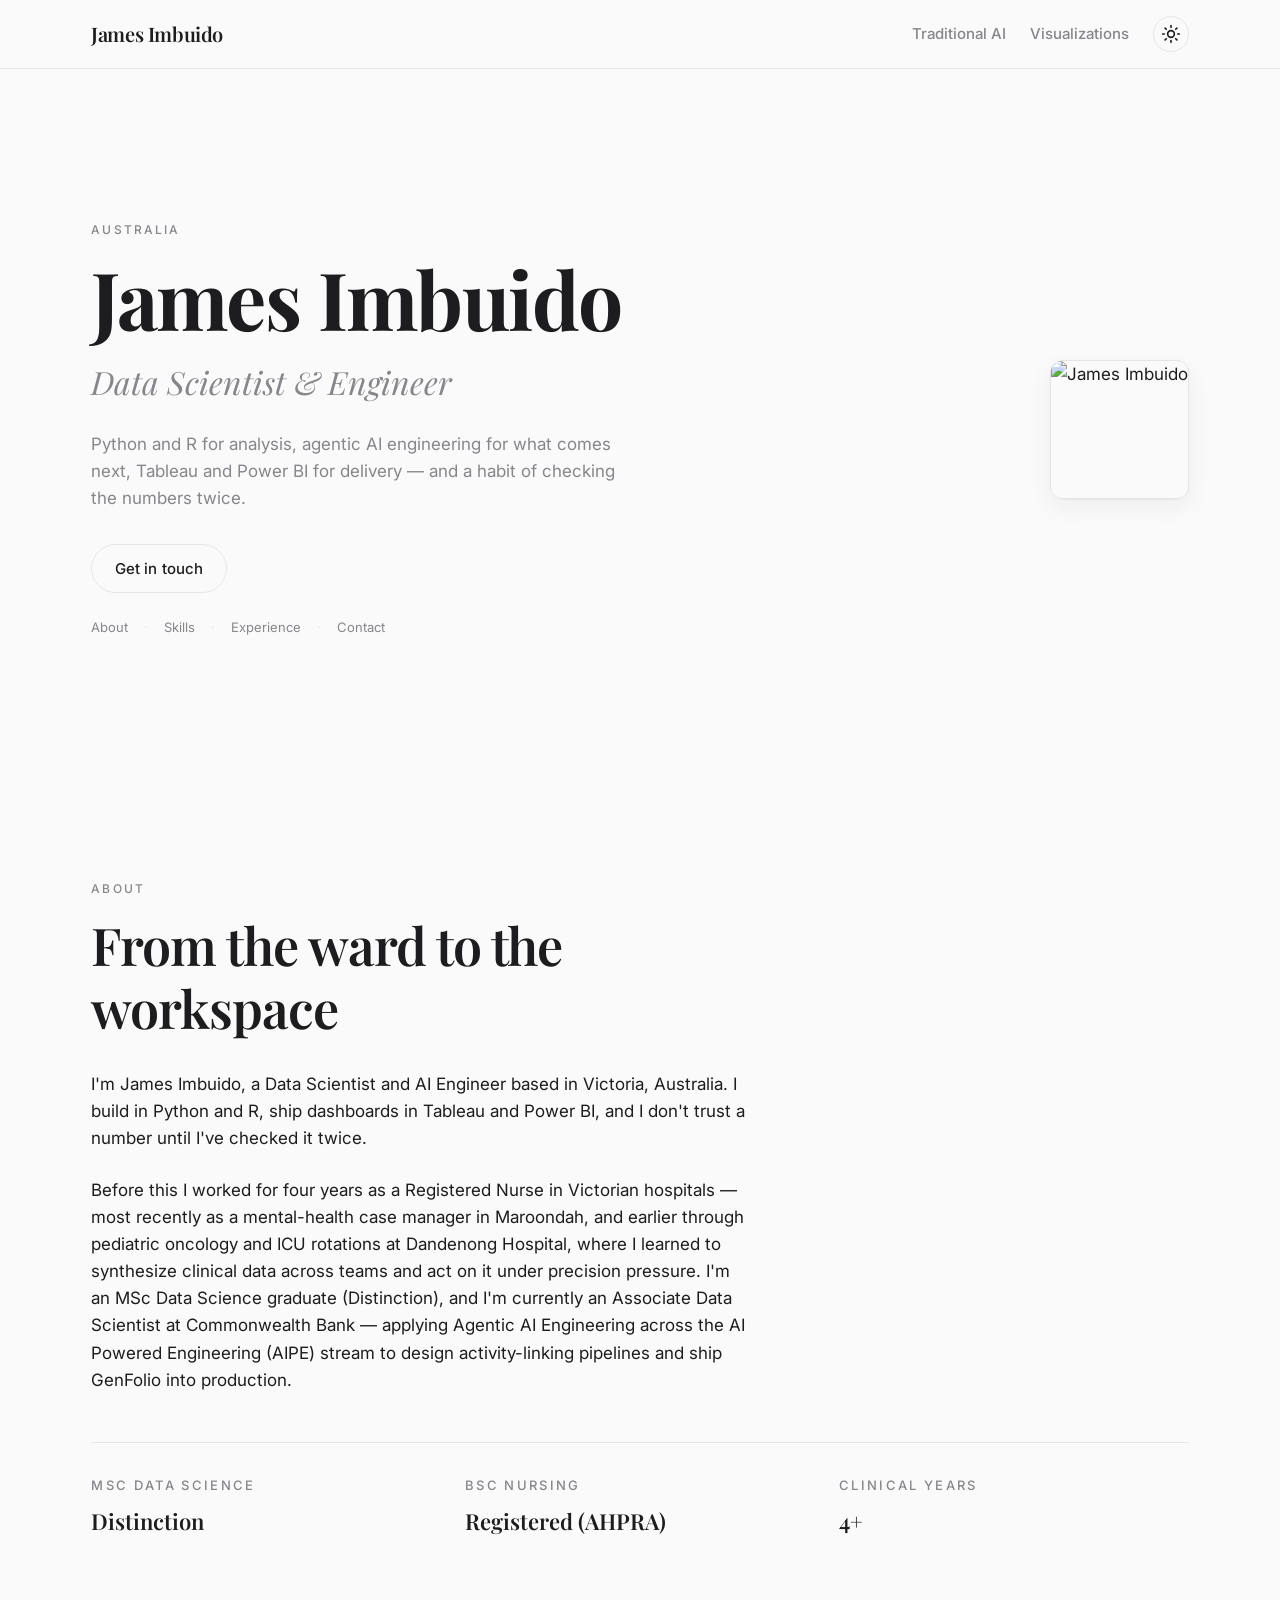
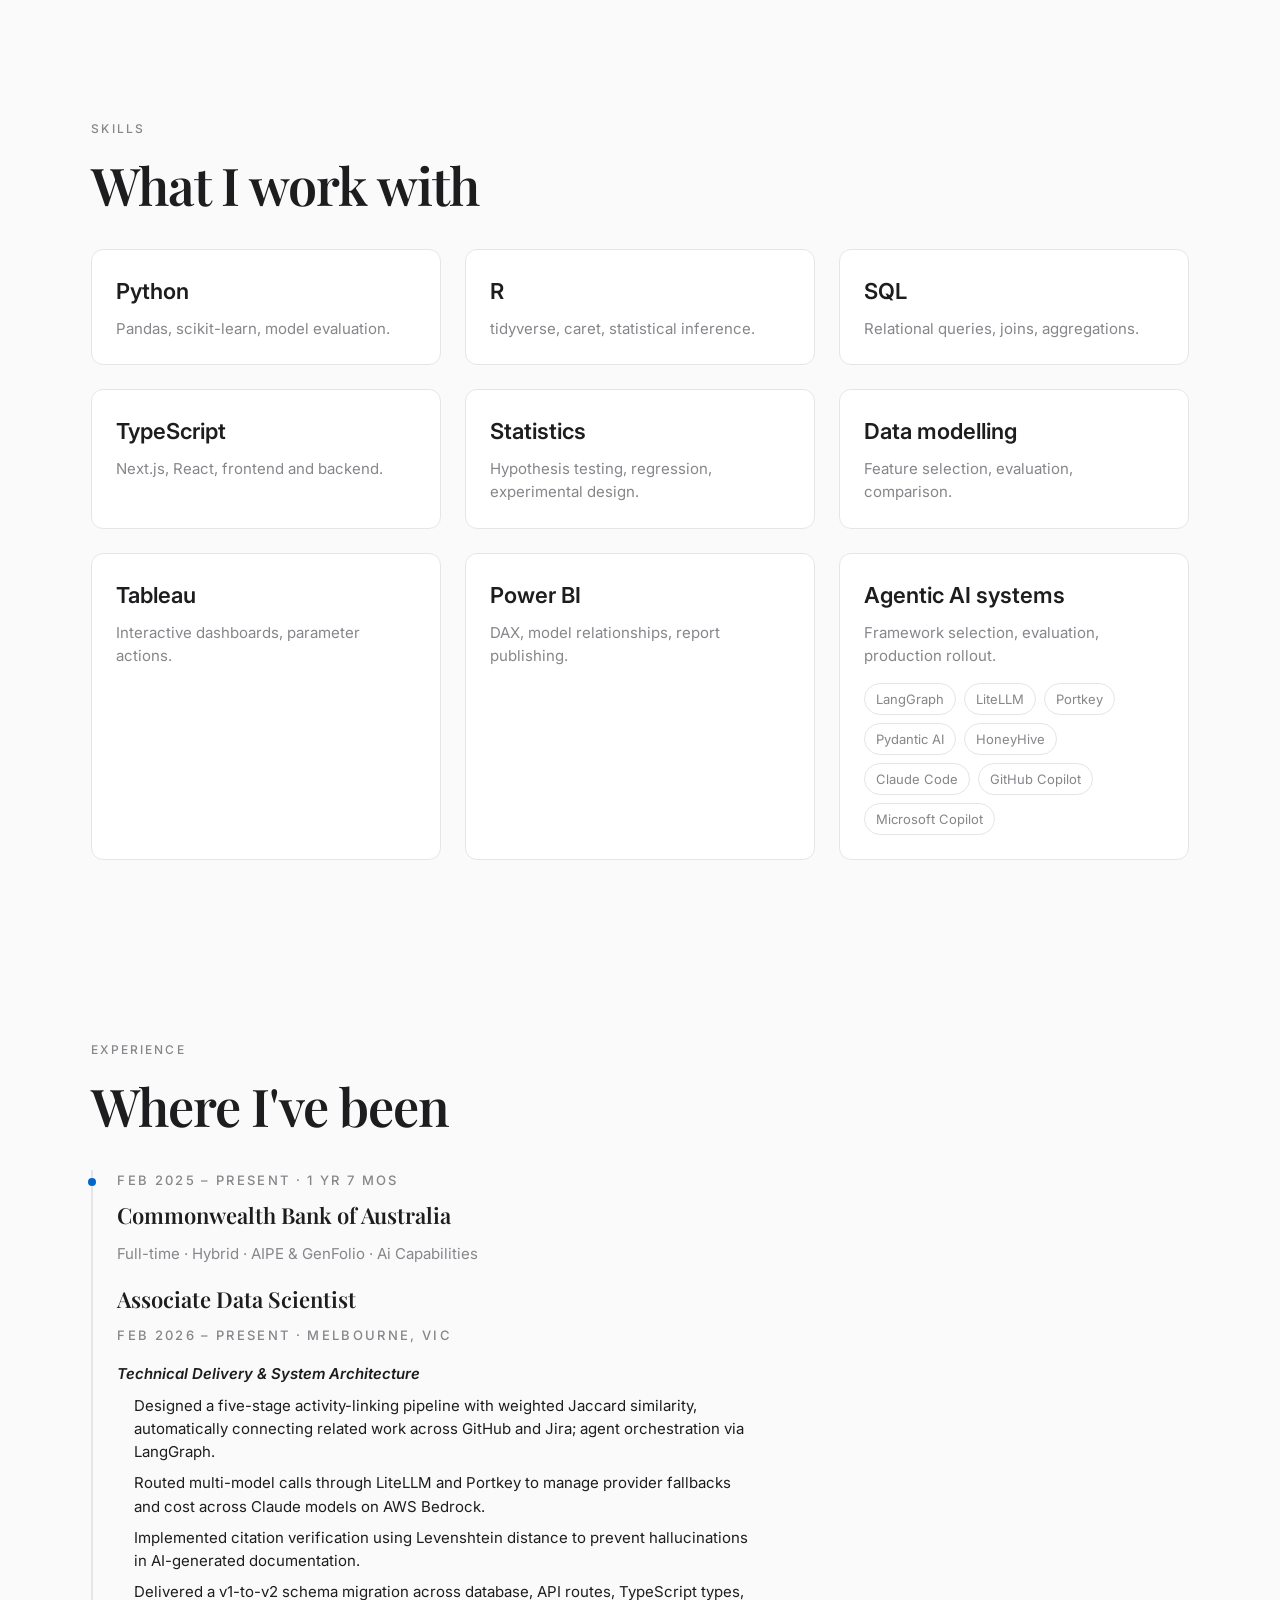
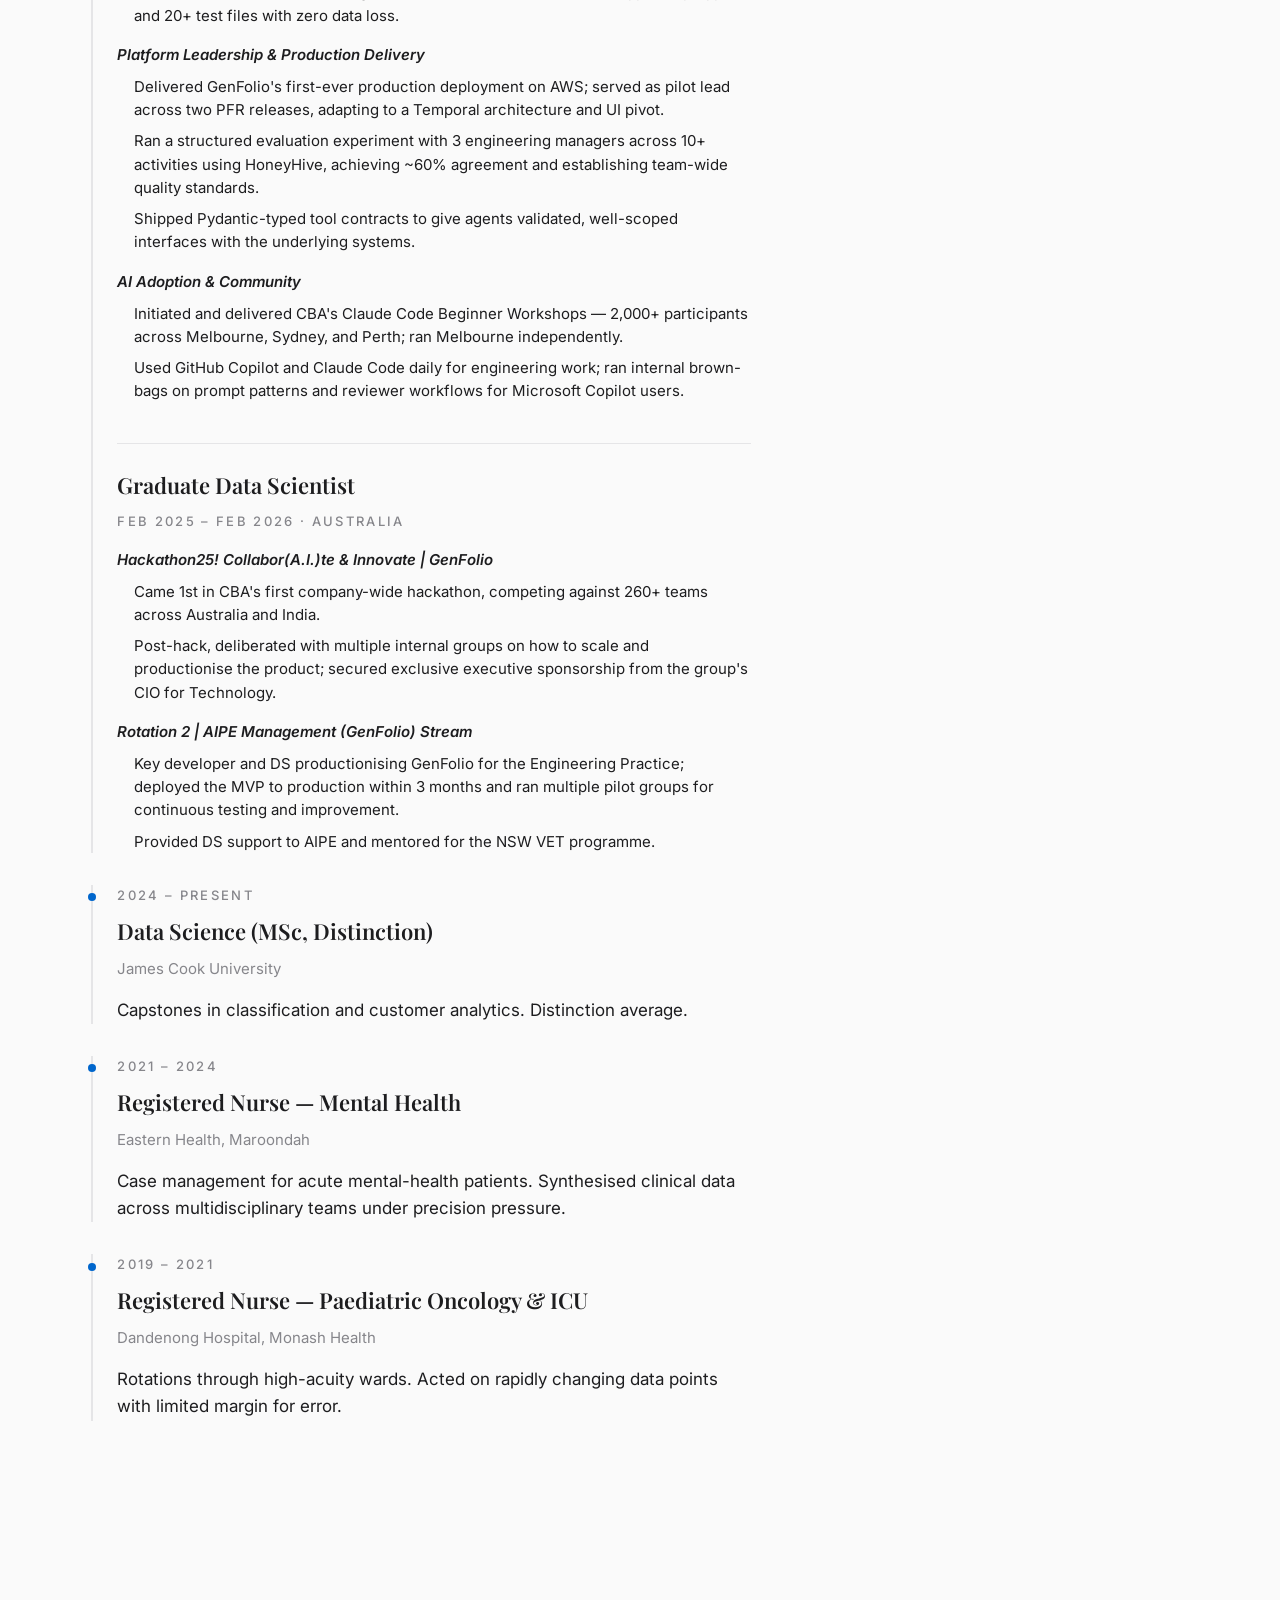
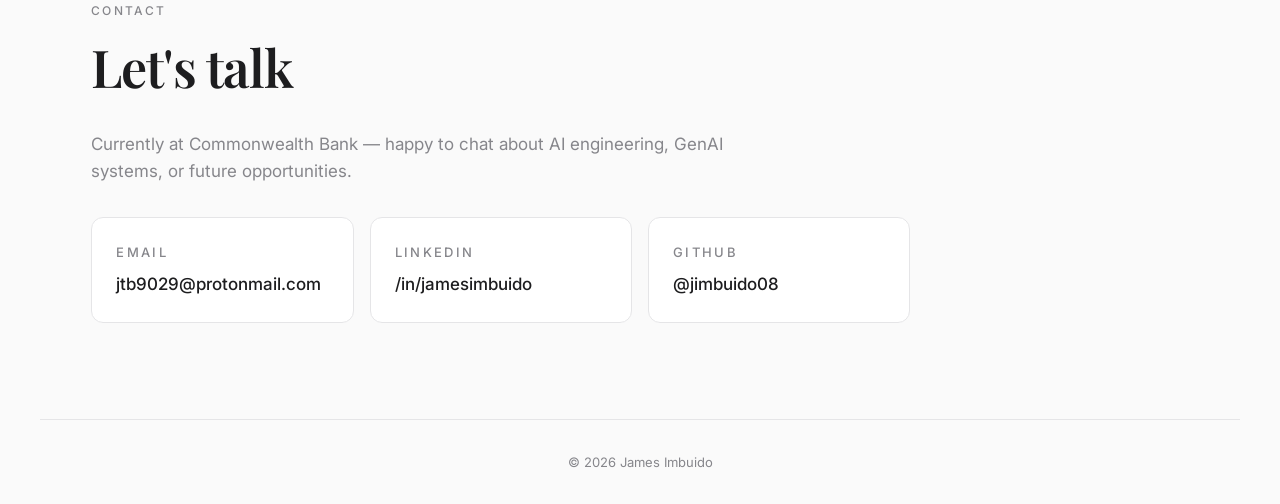
==== commit c065174e: "progress-commit" ====
--- a/index.html
+++ b/index.html
@@ -55,7 +55,7 @@
       <nav class="site-nav" aria-label="Primary">
         <a class="logo" href="/">James Imbuido</a>
         <ul class="nav-links" role="list">
-          <li><a href="/projects.html">Projects</a></li>
+          <li><a href="/traditional-ai.html">Traditional AI</a></li>
           <li><a href="/visualizations.html">Visualizations</a></li>
         </ul>
         <button
@@ -112,9 +112,6 @@
             Tableau and Power&nbsp;BI for delivery — and a habit of checking the numbers twice.
           </p>
           <div class="hero__cta">
-            <a class="btn btn--primary" href="/assets/James Imbuido - CV.pdf" download>
-              Download CV
-            </a>
             <a class="btn btn--ghost" href="#contact">Get in touch</a>
           </div>
           <ul class="hero__sub-nav" role="list" aria-label="Jump to section">
@@ -140,7 +137,7 @@
       <!-- ─── About ────────────────────────────────────────────── -->
       <section id="about" class="section reveal">
         <p class="eyebrow">About</p>
-        <h2 class="section__title">From the ward to the workspace.</h2>
+        <h2 class="section__title">From the ward to the workspace</h2>
         <div class="about__body">
           <p>
             I'm James Imbuido, a Data Scientist and AI Engineer based in Victoria,
@@ -180,7 +177,7 @@
       <!-- ─── Skills ───────────────────────────────────────────── -->
       <section id="skills" class="section reveal">
         <p class="eyebrow">Skills</p>
-        <h2 class="section__title">What I work with.</h2>
+        <h2 class="section__title">What I work with</h2>
         <ul class="skills" role="list">
           <li class="skill">
             <h3 class="skill__name">Python</h3>
@@ -234,12 +231,12 @@
       <!-- ─── Experience ───────────────────────────────────────── -->
       <section id="experience" class="section reveal">
         <p class="eyebrow">Experience</p>
-        <h2 class="section__title">Where I've been.</h2>
+        <h2 class="section__title">Where I've been</h2>
         <ol class="experience" role="list">
           <li class="experience__item">
             <p class="experience__period">Feb 2025 – Present · 1 yr 7 mos</p>
             <h3 class="experience__role">Commonwealth Bank of Australia</h3>
-            <p class="experience__where">Full-time · Hybrid · AIPE &amp; GenFolio</p>
+            <p class="experience__where">Full-time · Hybrid · AIPE &amp; GenFolio · Ai Capabilities</p>
             <div class="experience__sub-roles">
               <div class="experience__sub-role">
                 <h4 class="experience__sub-role-title">Associate Data Scientist</h4>
@@ -296,7 +293,7 @@
           <li class="experience__item">
             <p class="experience__period">2024 – Present</p>
             <h3 class="experience__role">Data Science (MSc, Distinction)</h3>
-            <p class="experience__where">Swinburne University of Technology</p>
+            <p class="experience__where">James Cook University</p>
             <p class="experience__detail">
               Capstones in classification and customer analytics. Distinction
               average.
@@ -327,7 +324,7 @@
       <!-- ─── Contact ──────────────────────────────────────────── -->
       <section id="contact" class="section section--contact reveal">
         <p class="eyebrow">Contact</p>
-        <h2 class="section__title">Let's talk.</h2>
+        <h2 class="section__title">Let's talk</h2>
         <p class="section__lede">
           Currently at Commonwealth Bank — happy to chat about AI engineering,
           GenAI systems, or future opportunities.
@@ -359,18 +356,12 @@
               <span class="contact-list__value">@jimbuido08</span>
             </a>
           </li>
-          <li>
-            <a href="/assets/James Imbuido - CV.pdf" download>
-              <span class="contact-list__label">CV</span>
-              <span class="contact-list__value">Download PDF</span>
-            </a>
-          </li>
         </ul>
       </section>
     </main>
 
     <footer class="site-footer">
-      <p>© 2026 James Imbuido.</p>
+      <p>© 2026 James Imbuido</p>
     </footer>
 
     <script>
--- a/style.css
+++ b/style.css
@@ -632,9 +632,9 @@
   transform: translateY(-1px);
 }
 
-/* Project filter ────────────────────────────────────────────────────── */
-
-.project-filter {
+/* AI filter ─────────────────────────────────────────────────────────── */
+
+.ai-filter {
   display: flex;
   align-items: center;
   flex-wrap: wrap;
@@ -642,7 +642,7 @@
   margin-bottom: var(--space-4);
 }
 
-.project-filter__label {
+.ai-filter__label {
   font-size: var(--fs-caption);
   text-transform: uppercase;
   letter-spacing: var(--ls-eyebrow);
@@ -650,7 +650,7 @@
   font-weight: 500;
 }
 
-.project-filter__chips {
+.ai-filter__chips {
   display: flex;
   flex-wrap: wrap;
   gap: var(--space-1);
@@ -687,15 +687,15 @@
   color: var(--slate);
 }
 
-/* Project grid ──────────────────────────────────────────────────────── */
-
-.project-grid {
+/* AI grid ───────────────────────────────────────────────────────────── */
+
+.ai-grid {
   display: grid;
-  grid-template-columns: repeat(auto-fit, minmax(320px, 1fr));
+  grid-template-columns: repeat(2, minmax(0, 1fr));
   gap: var(--space-4);
 }
 
-.project-card {
+.ai-card {
   display: flex;
   flex-direction: column;
   background: var(--surface);
@@ -709,13 +709,13 @@
   will-change: transform, opacity;
 }
 
-.project-card:hover {
+.ai-card:hover {
   transform: translateY(-4px);
   box-shadow: var(--shadow);
   border-color: var(--ink);
 }
 
-.project-card.is-hidden {
+.ai-card.is-hidden {
   opacity: 0;
   transform: scale(0.96);
   pointer-events: none;
@@ -723,15 +723,15 @@
   visibility: hidden;
 }
 
-.project-card__media {
+.ai-card__media {
   background: var(--surface);
   aspect-ratio: 16 / 10;
   border-bottom: 1px solid var(--rule);
 }
 
-.project-card__media svg { width: 100%; height: 100%; }
-
-.project-card__body {
+.ai-card__media svg { width: 100%; height: 100%; }
+
+.ai-card__body {
   display: flex;
   flex-direction: column;
   padding: var(--space-3);
@@ -739,12 +739,12 @@
   flex: 1;
 }
 
-.project-card__tagline {
-  font-size: var(--fs-caption);
-  color: var(--slate);
-}
-
-.project-card__title {
+.ai-card__tagline {
+  font-size: var(--fs-caption);
+  color: var(--slate);
+}
+
+.ai-card__title {
   font-family: var(--ff-display);
   font-size: var(--fs-h3);
   font-weight: 600;
@@ -752,20 +752,20 @@
   line-height: var(--lh-heading);
 }
 
-.project-card__lede {
+.ai-card__lede {
   font-size: var(--fs-body-sm);
   color: var(--slate);
   flex: 1;
 }
 
-.project-card__actions {
+.ai-card__actions {
   display: flex;
   flex-wrap: wrap;
   gap: var(--space-1);
   align-items: center;
 }
 
-.project-grid__empty {
+.ai-grid__empty {
   text-align: center;
   color: var(--slate);
   font-size: var(--fs-body-sm);
@@ -1042,7 +1042,7 @@
 @media print {
   :root { --alabaster: #FFFFFF; --surface: #FFFFFF; --ink: #000000; --slate: #444; --rule: #CCC; --accent: #000; --accent-soft: #EEE; }
   body { background: #FFF; color: #000; }
-  .site-header, .site-footer, .project-filter, .unfold-btn, .theme-toggle, .skip-link { display: none !important; }
+  .site-header, .site-footer, .ai-filter, .unfold-btn, .theme-toggle, .skip-link { display: none !important; }
   .hero__portrait { display: block !important; }
   .unfold { display: block !important; grid-template-rows: 1fr !important; }
   .unfold[hidden] { display: block !important; }
--- a/mediaqueries.css
+++ b/mediaqueries.css
@@ -41,7 +41,7 @@
 
   .nav-links a { font-size: var(--fs-caption); }
 
-  .project-grid,
+  .ai-grid,
   .viz-grid,
   .skills {
     grid-template-columns: 1fr;
@@ -79,7 +79,7 @@
   .logo { font-size: 1.1rem; }
 
   .hero__cta,
-  .project-card__actions,
+  .ai-card__actions,
   .viz-card__actions {
     flex-direction: column;
     align-items: stretch;
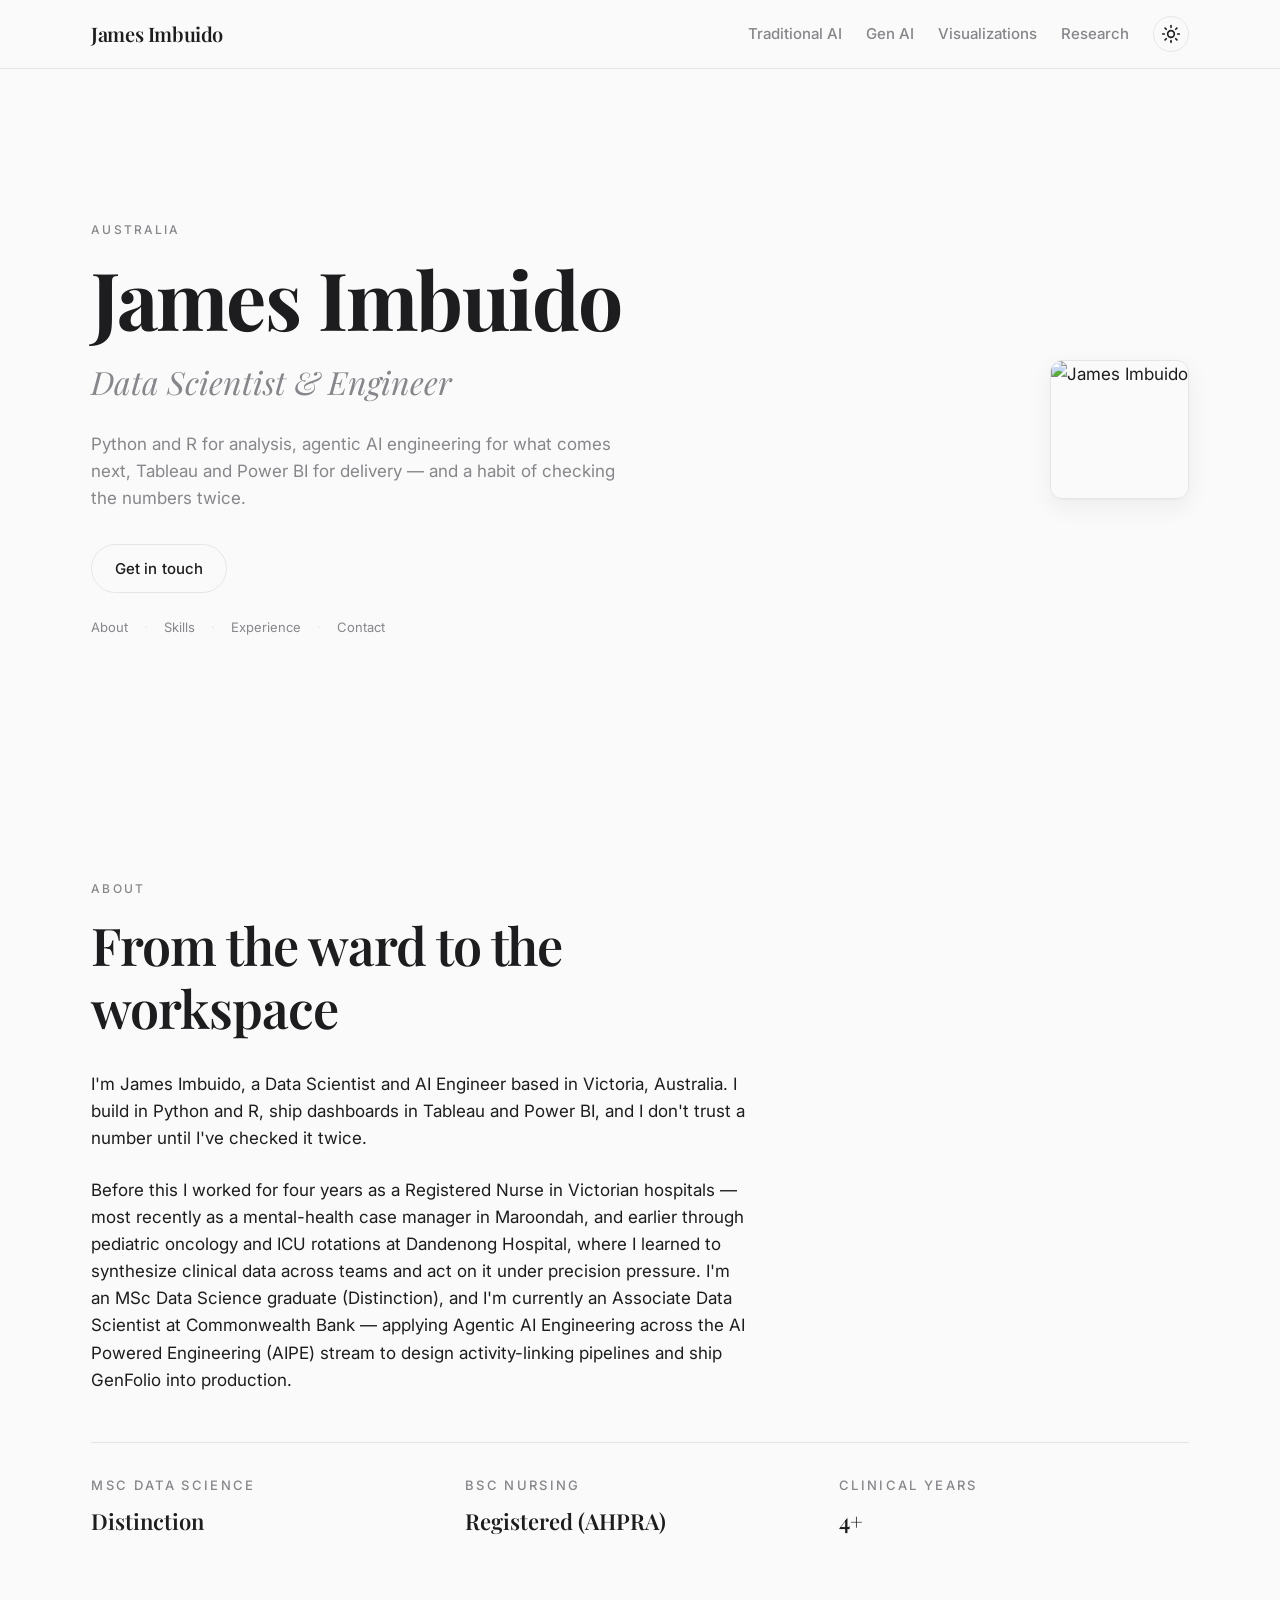
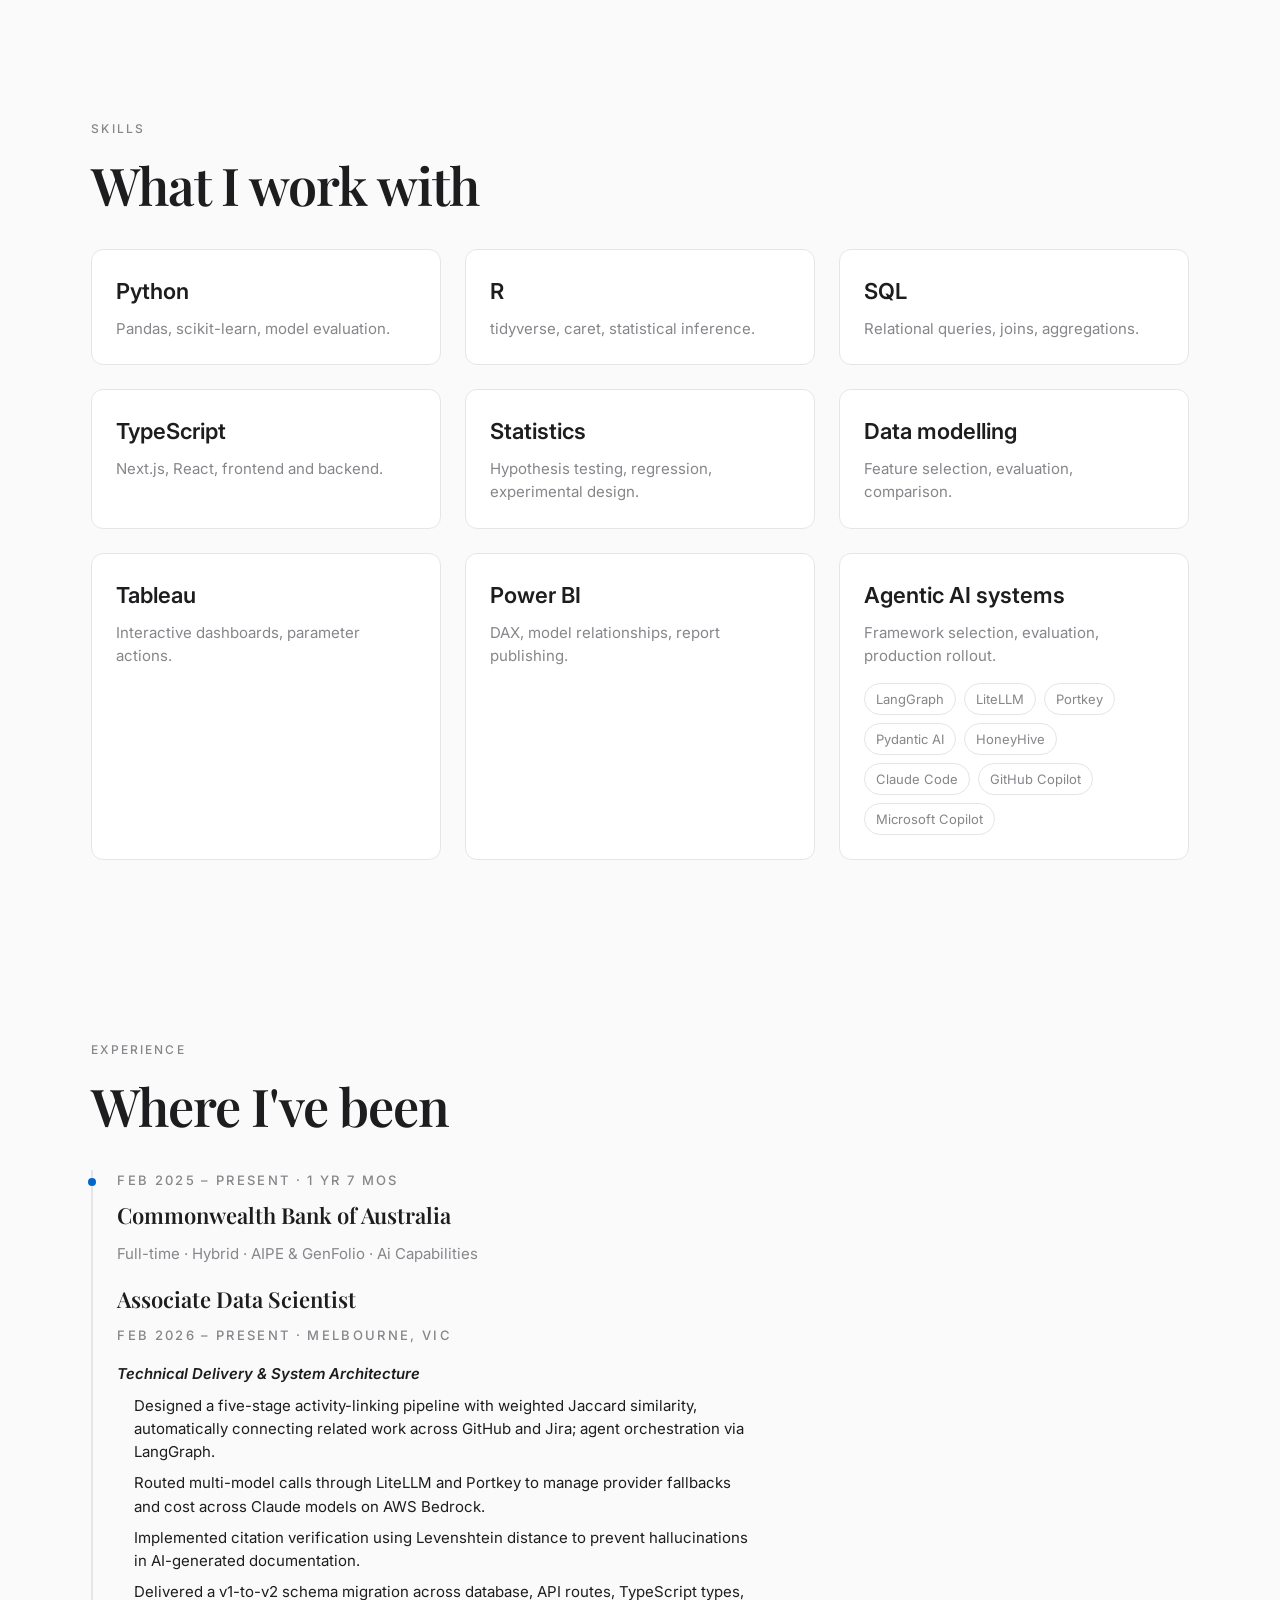
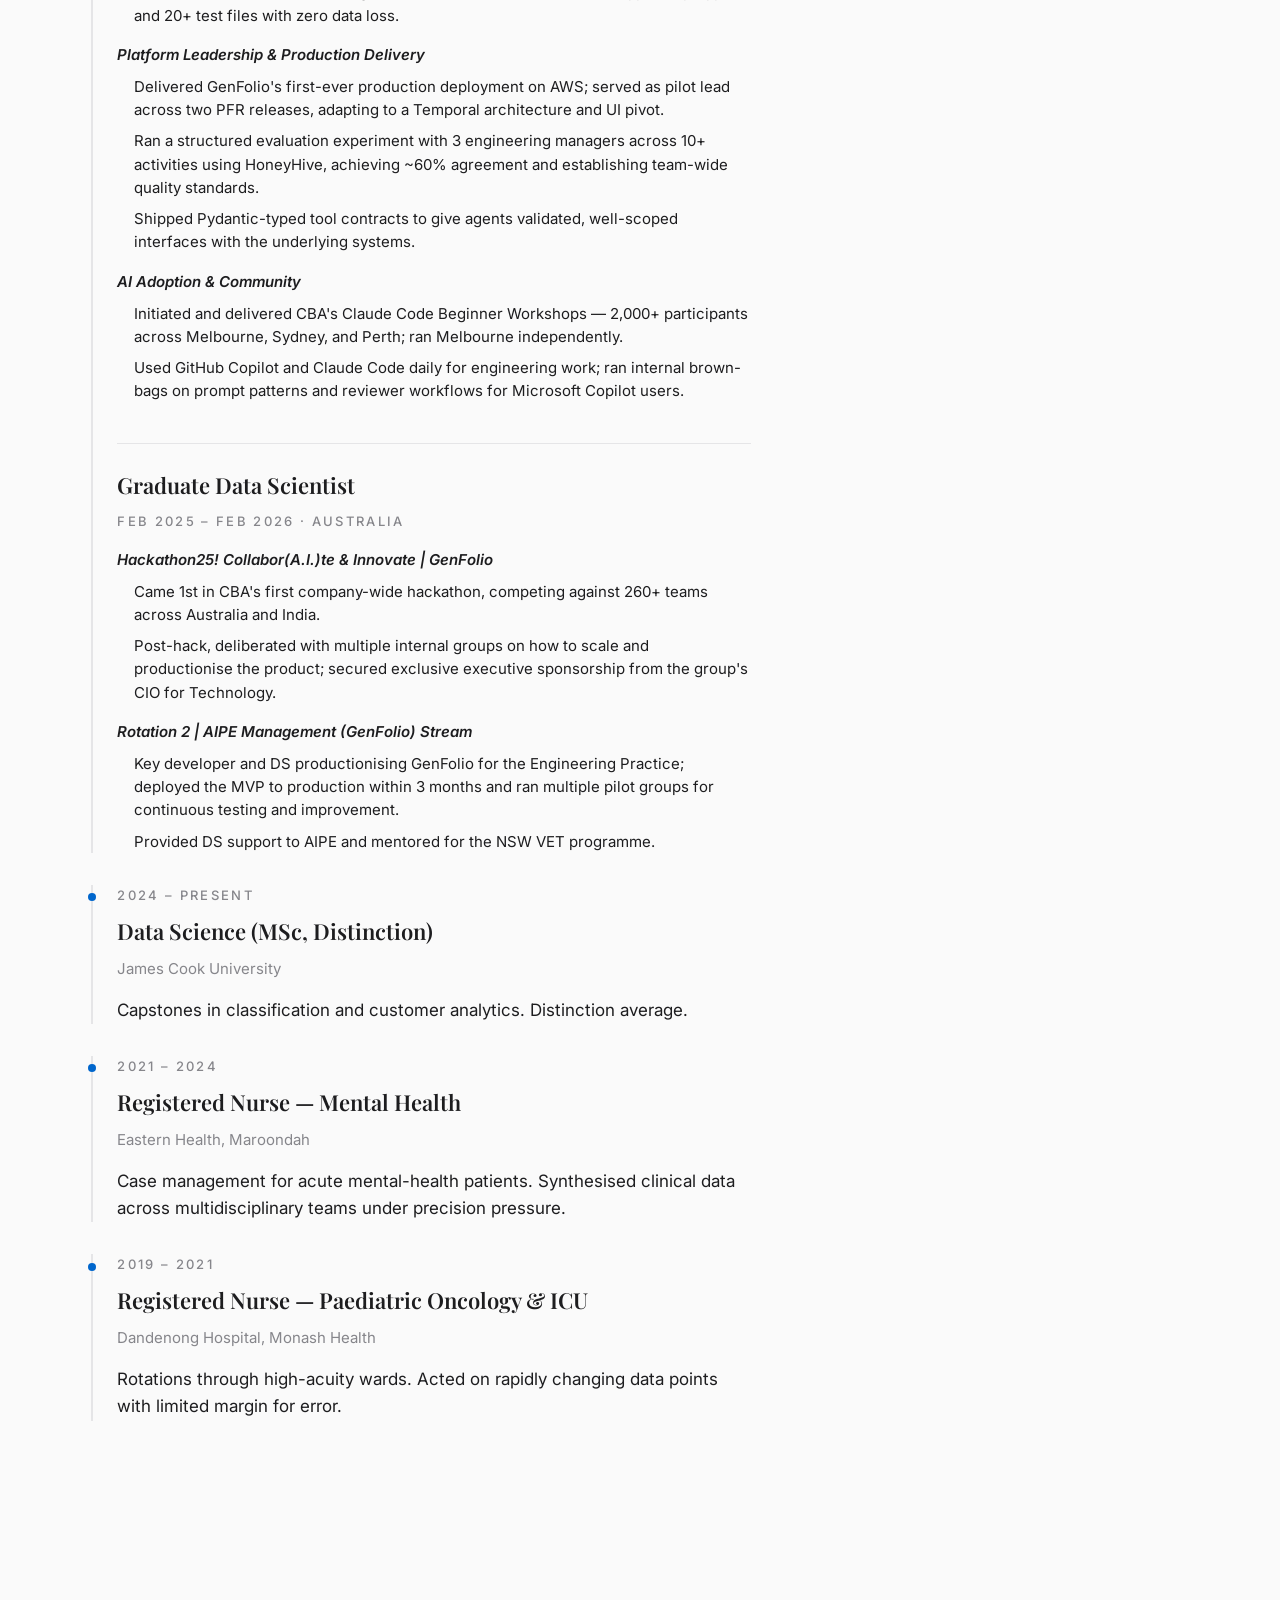
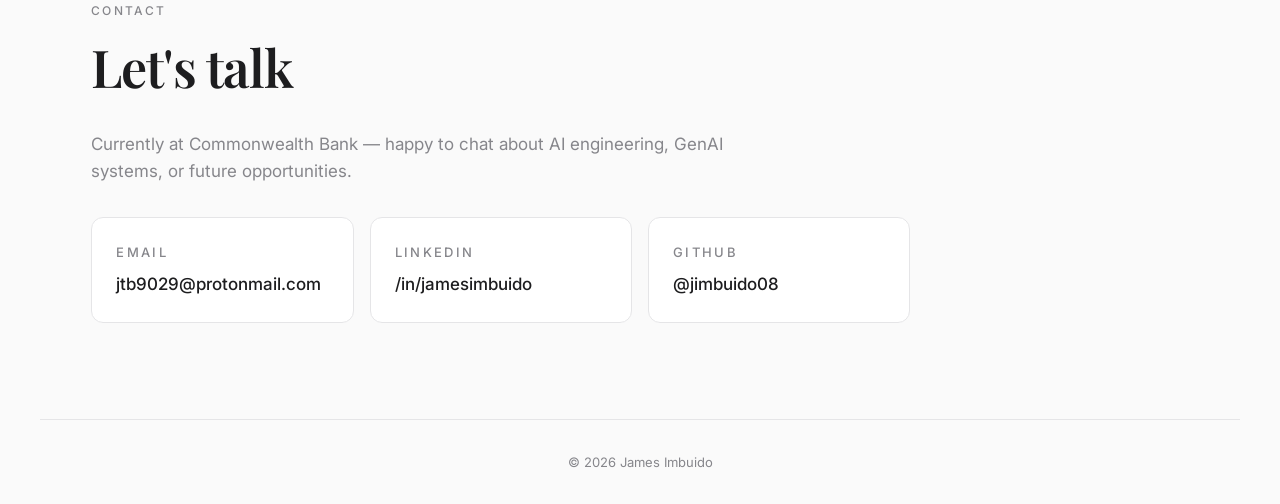
==== commit bcb71da1: "progress-commit" ====
--- a/index.html
+++ b/index.html
@@ -56,7 +56,9 @@
         <a class="logo" href="/">James Imbuido</a>
         <ul class="nav-links" role="list">
           <li><a href="/traditional-ai.html">Traditional AI</a></li>
+          <li><a href="/gen-ai.html">Gen AI</a></li>
           <li><a href="/visualizations.html">Visualizations</a></li>
+          <li><a href="/research.html">Research</a></li>
         </ul>
         <button
           type="button"
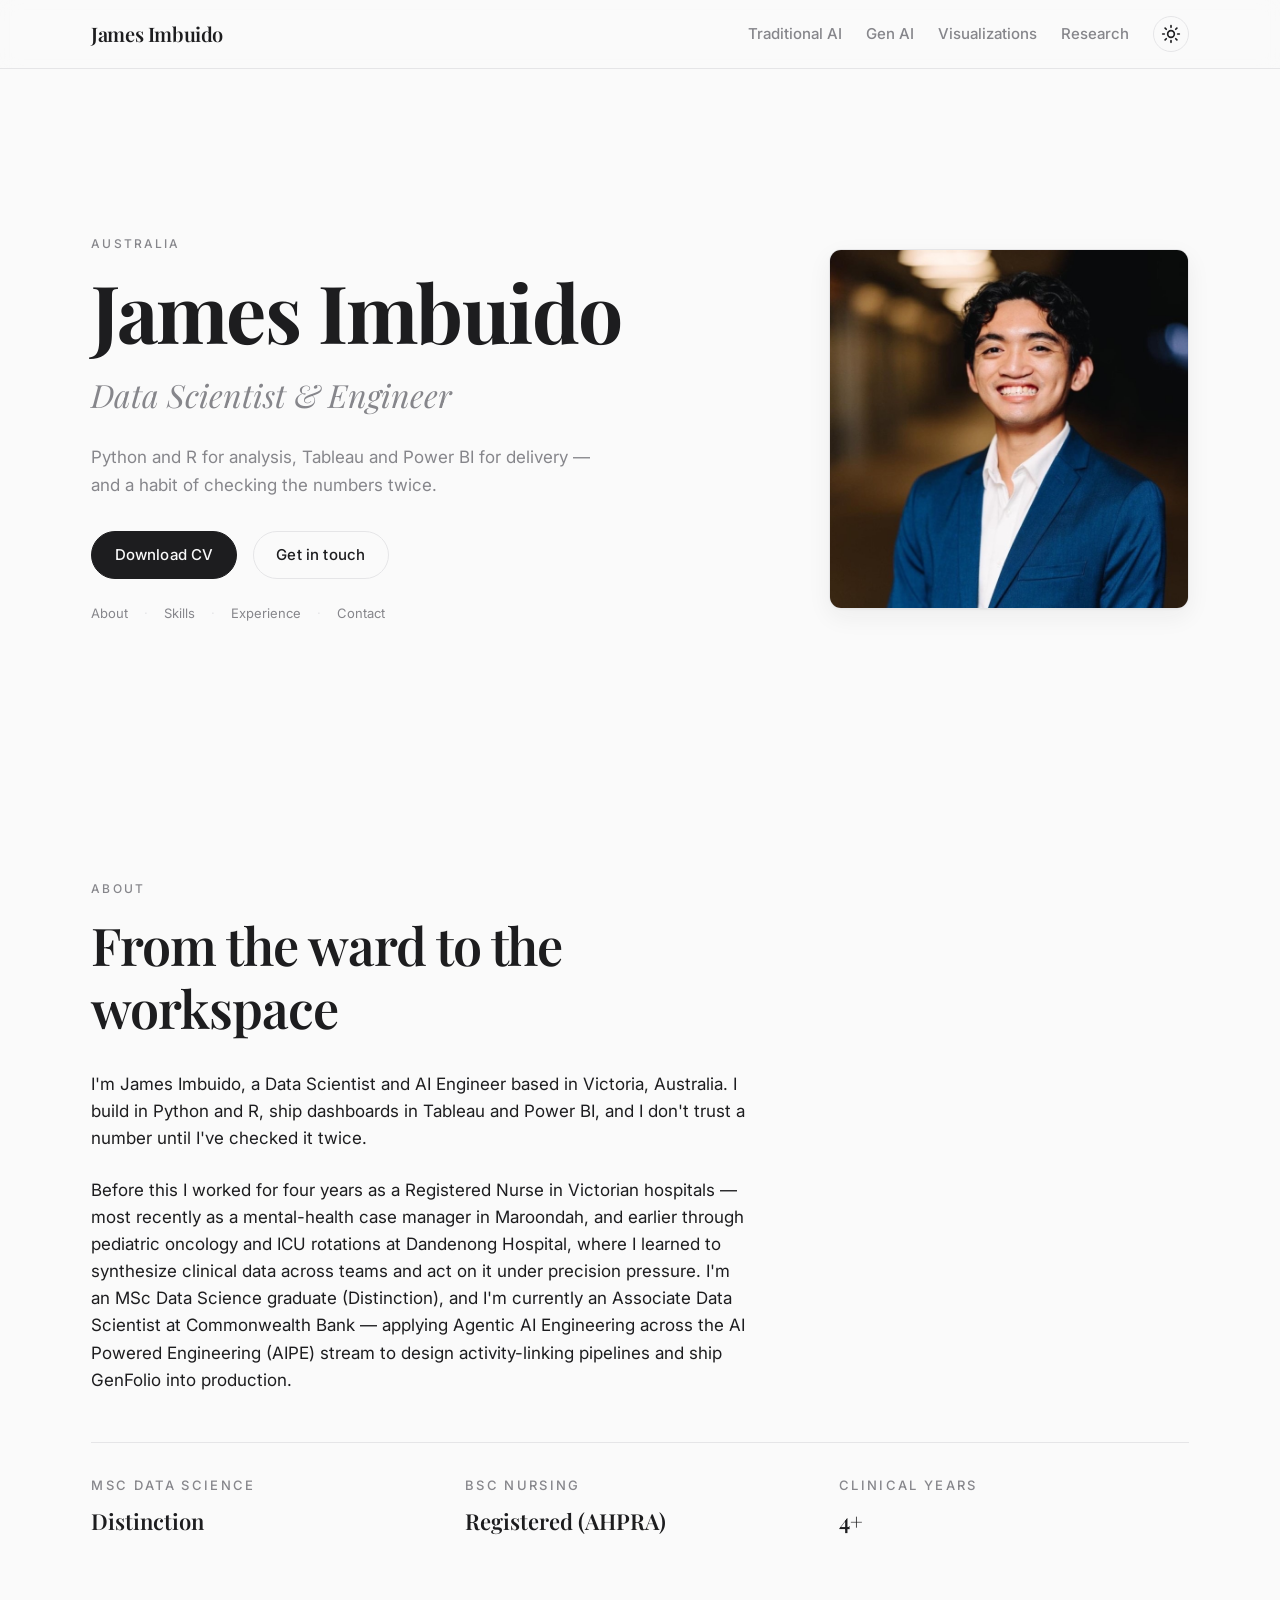
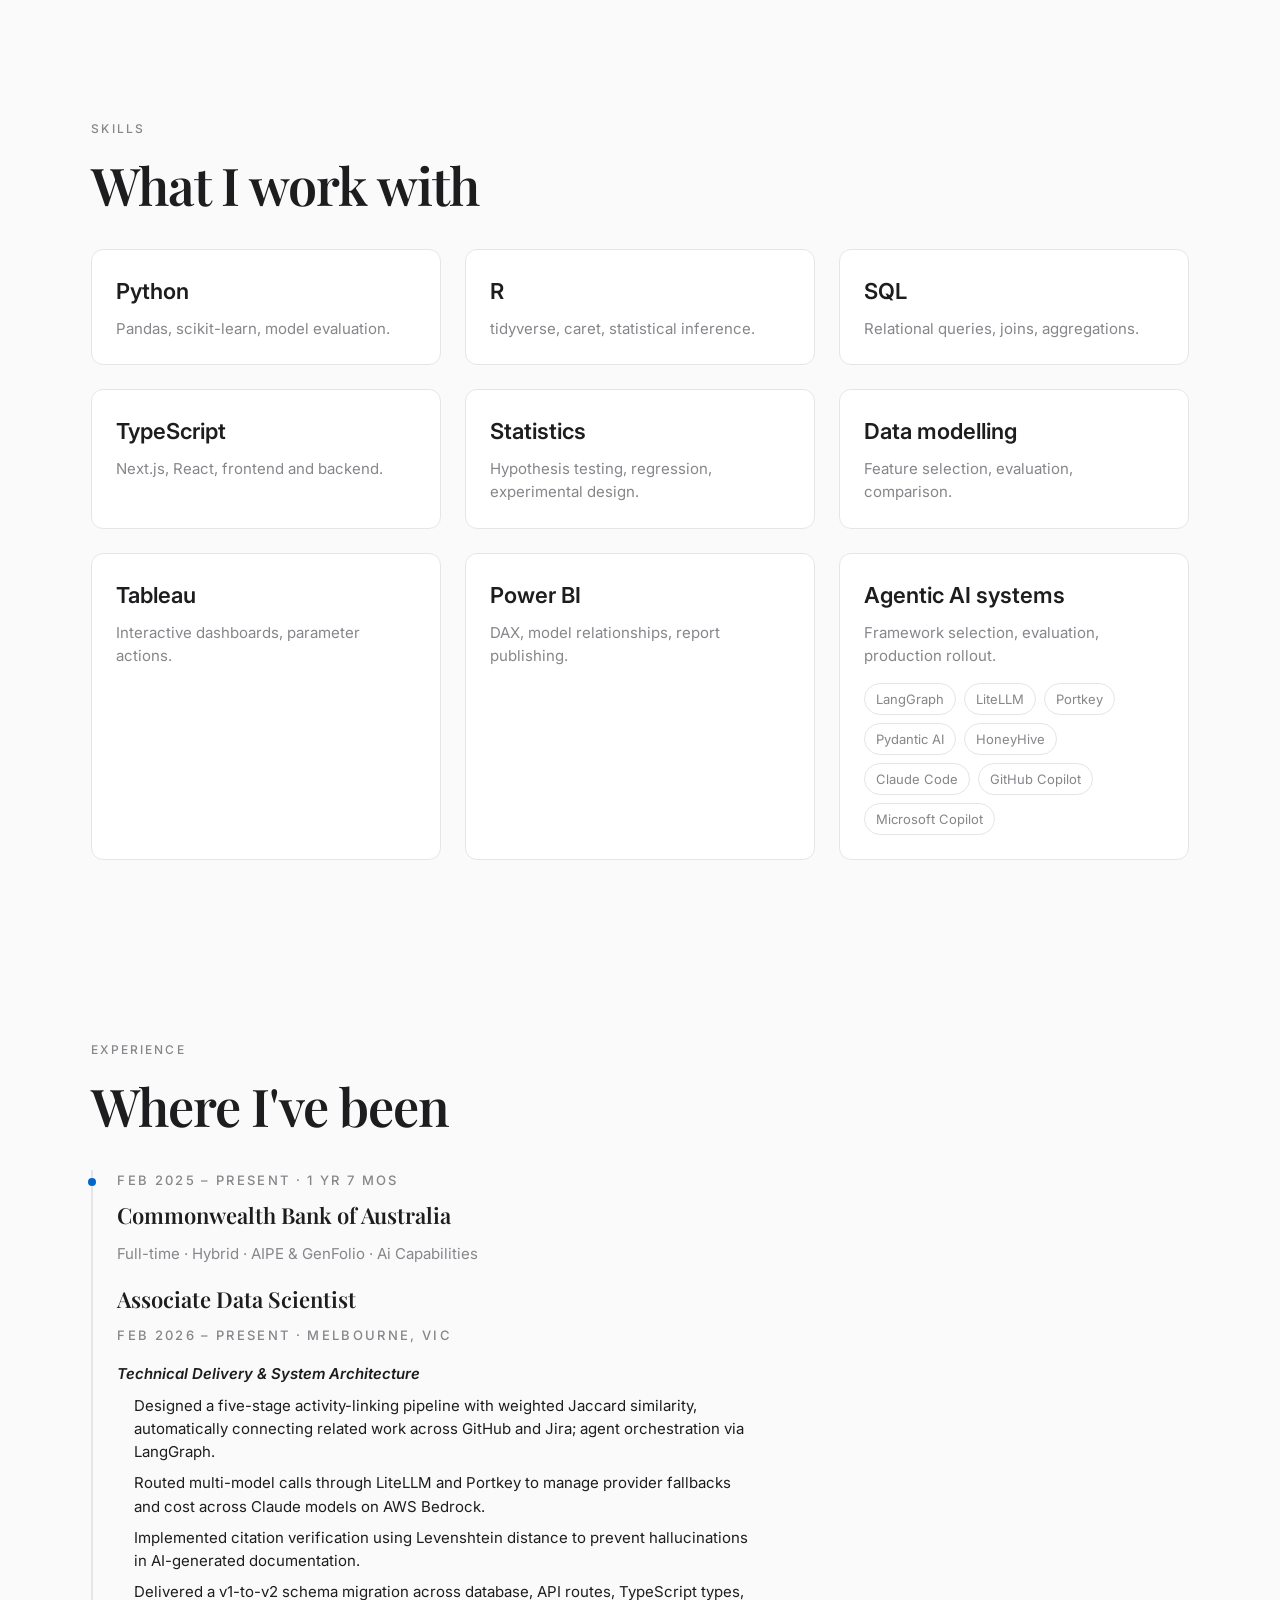
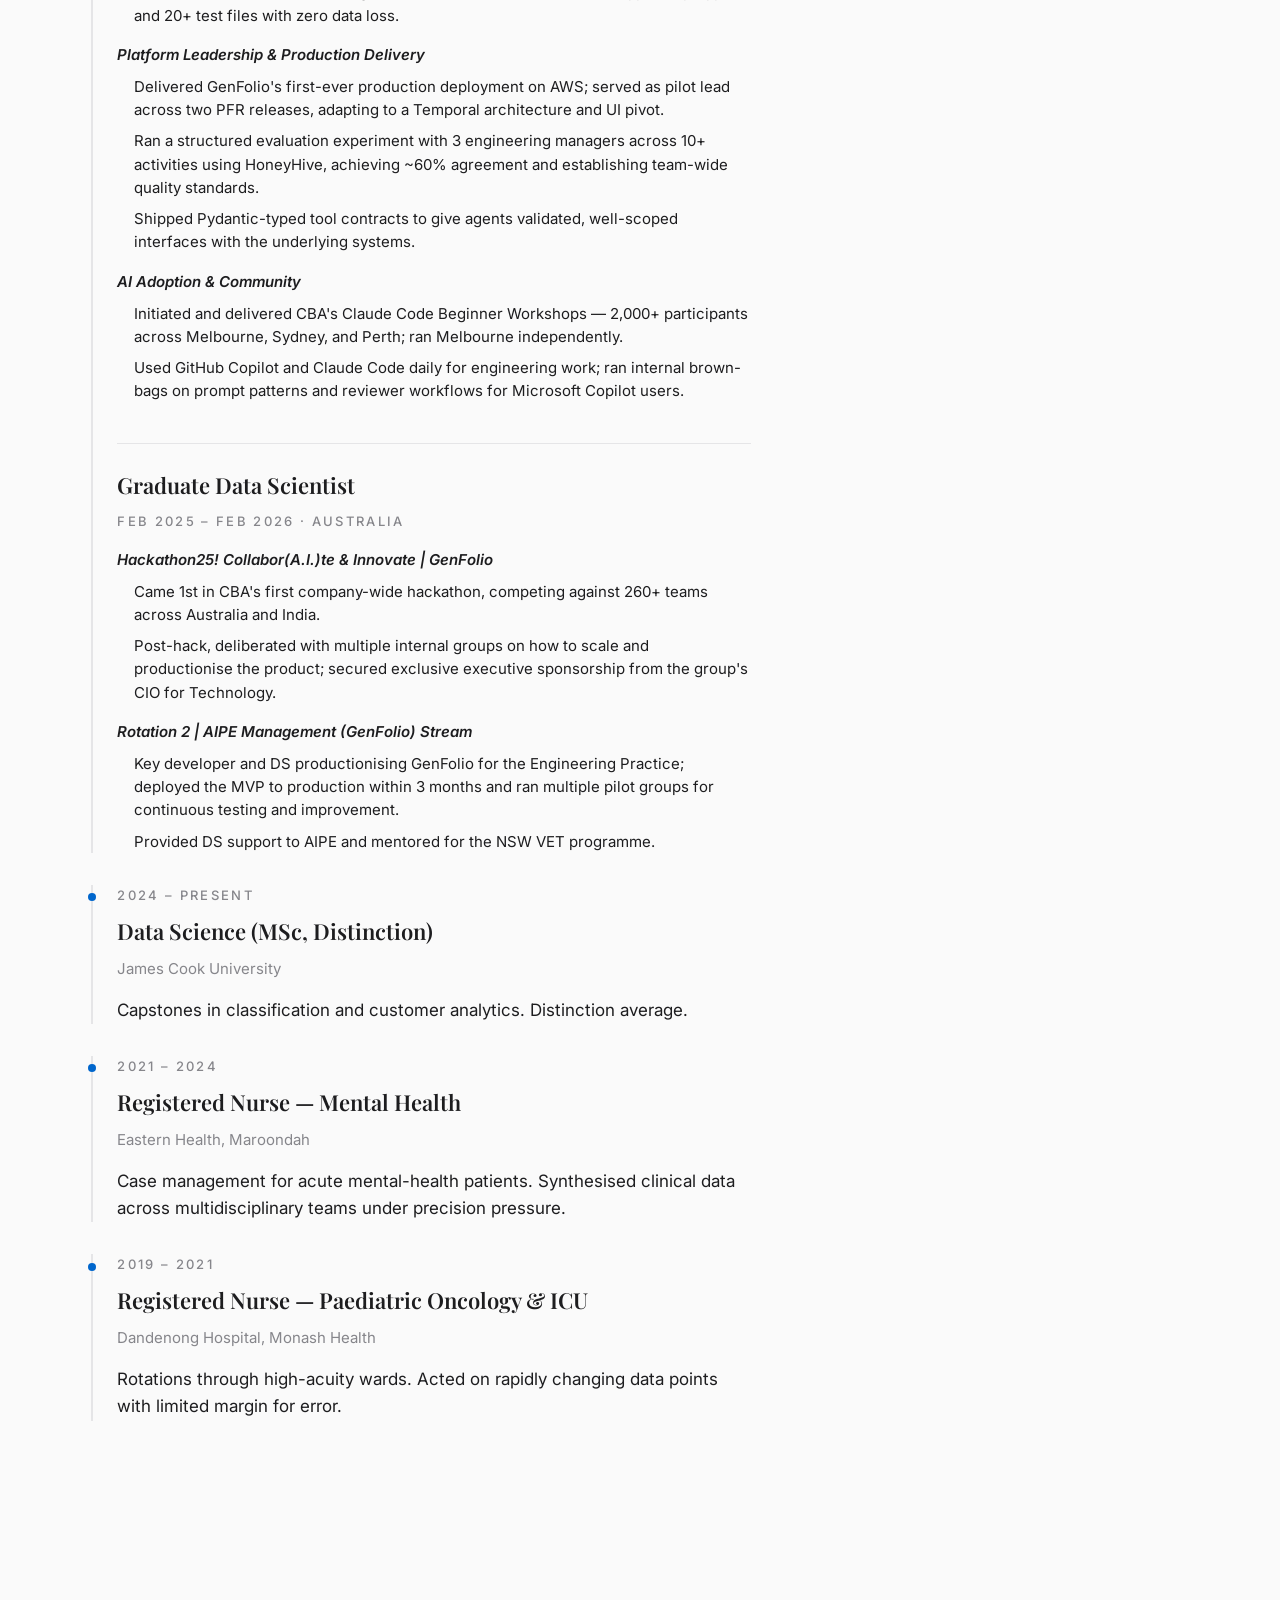
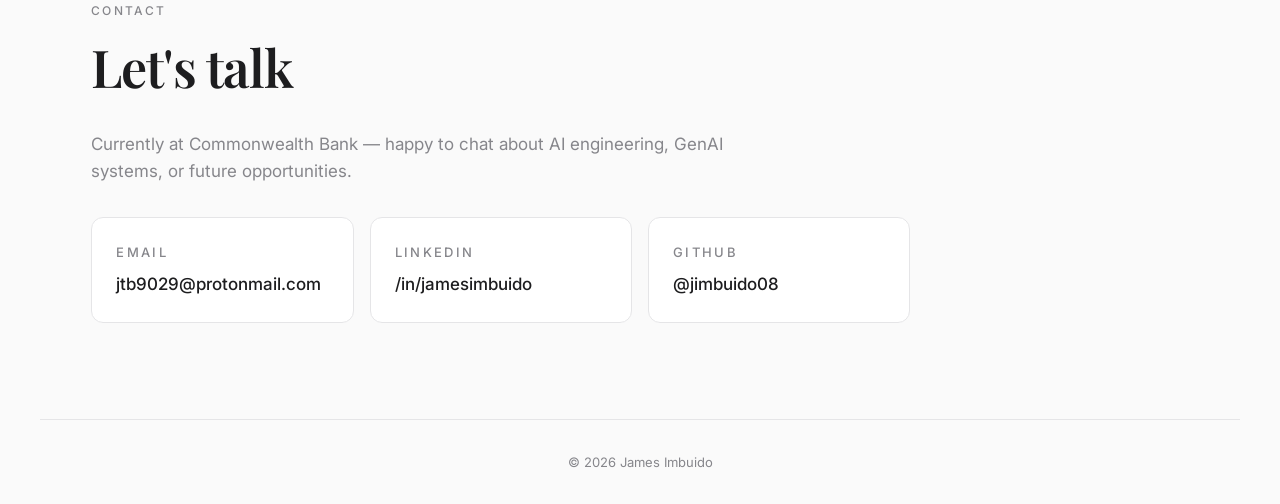
==== commit b6655c80: "progress-commit" ====
--- a/index.html
+++ b/index.html
@@ -110,10 +110,13 @@
           <h1 class="hero__title">James Imbuido</h1>
           <p class="hero__role">Data Scientist &amp; Engineer</p>
           <p class="hero__tagline">
-            Python and R for analysis, agentic AI engineering for what comes next,
-            Tableau and Power&nbsp;BI for delivery — and a habit of checking the numbers twice.
+            Python and R for analysis, Tableau and Power&nbsp;BI for delivery —
+            and a habit of checking the numbers twice.
           </p>
           <div class="hero__cta">
+            <a class="btn btn--primary" href="/assets/James Imbuido - CV.pdf" download>
+              Download CV
+            </a>
             <a class="btn btn--ghost" href="#contact">Get in touch</a>
           </div>
           <ul class="hero__sub-nav" role="list" aria-label="Jump to section">
@@ -123,16 +126,8 @@
             <li><a href="#contact">Contact</a></li>
           </ul>
         </div>
-
-        <figure class="hero__portrait" aria-label="Portrait of James Imbuido">
-          <img
-            src="/assets/profile-pic.jfif"
-            alt="James Imbuido"
-            width="640"
-            height="640"
-            loading="eager"
-            decoding="async"
-          />
+        <figure class="hero__portrait" aria-hidden="true">
+          <img src="/assets/profile-pic.jpg" alt="" width="788" height="785" />
         </figure>
       </section>
 
--- a/style.css
+++ b/style.css
@@ -221,11 +221,33 @@
 .section--hero {
   min-height: 80vh;
   display: grid;
-  grid-template-columns: minmax(0, 1.2fr) minmax(0, 1fr);
-  gap: var(--space-5);
+  grid-template-columns: minmax(0, 1fr) auto;
   align-items: center;
+  gap: var(--space-6);
   padding-top: var(--space-7);
   padding-bottom: var(--space-7);
+}
+
+.hero__content {
+  min-width: 0;
+  display: flex;
+  flex-direction: column;
+}
+
+.hero__portrait {
+  display: block;
+  margin: 0;
+  /* Plain, no border — print/editorial portrait. Sized via max-width so it
+     shrinks gracefully on narrow viewports. */
+}
+
+.hero__portrait img {
+  display: block;
+  width: clamp(180px, 22vw, 260px);
+  height: auto;
+  aspect-ratio: 1 / 1;
+  object-fit: cover;
+  border-radius: 50%;
 }
 
 .eyebrow {
--- a/mediaqueries.css
+++ b/mediaqueries.css
@@ -41,9 +41,19 @@
 
   .nav-links a { font-size: var(--fs-caption); }
 
-  .ai-grid,
-  .viz-grid,
-  .skills {
+  /* Hero: stack portrait under the text so the name remains the first thing
+     users read on small screens. */
+  .section--hero {
+    grid-template-columns: 1fr;
+    gap: var(--space-5);
+  }
+
+  .hero__portrait {
+    justify-self: center;
+  }
+
+  .project-grid,
+  .viz-grid {
     grid-template-columns: 1fr;
   }
 
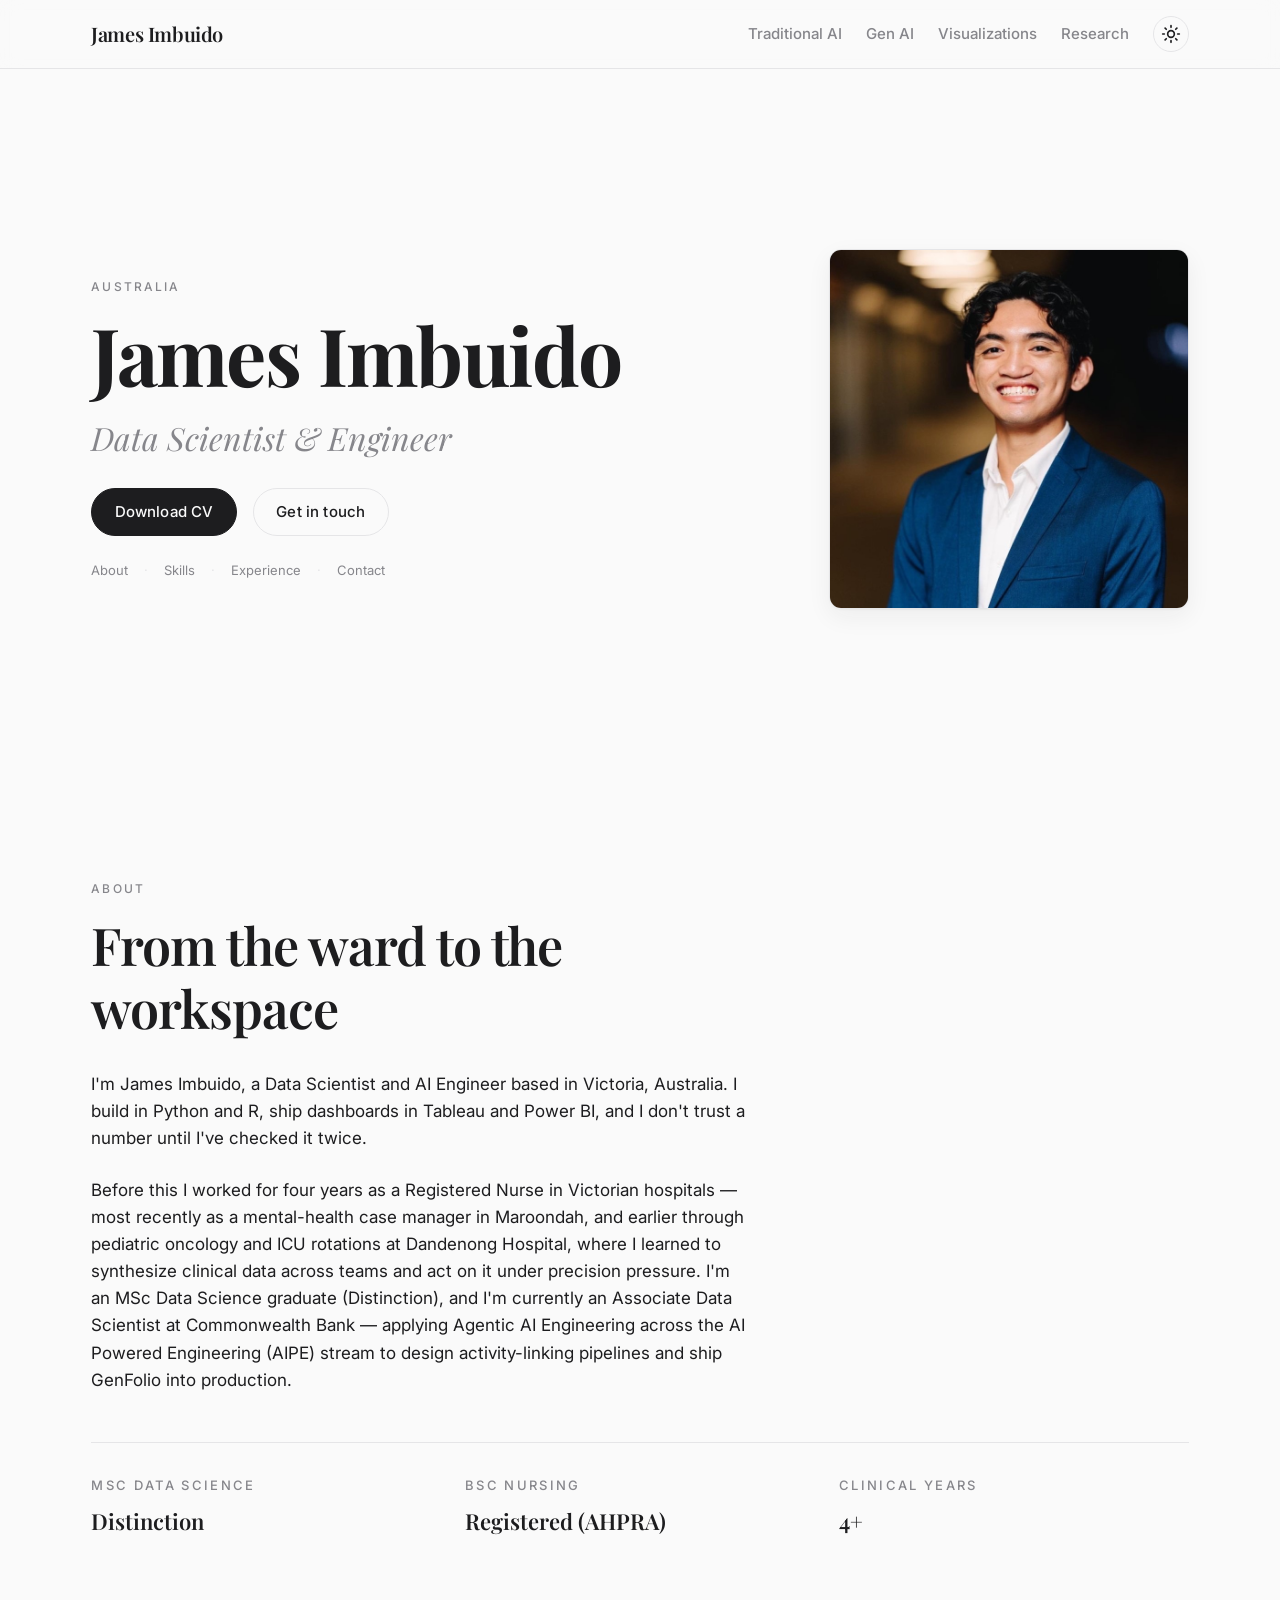
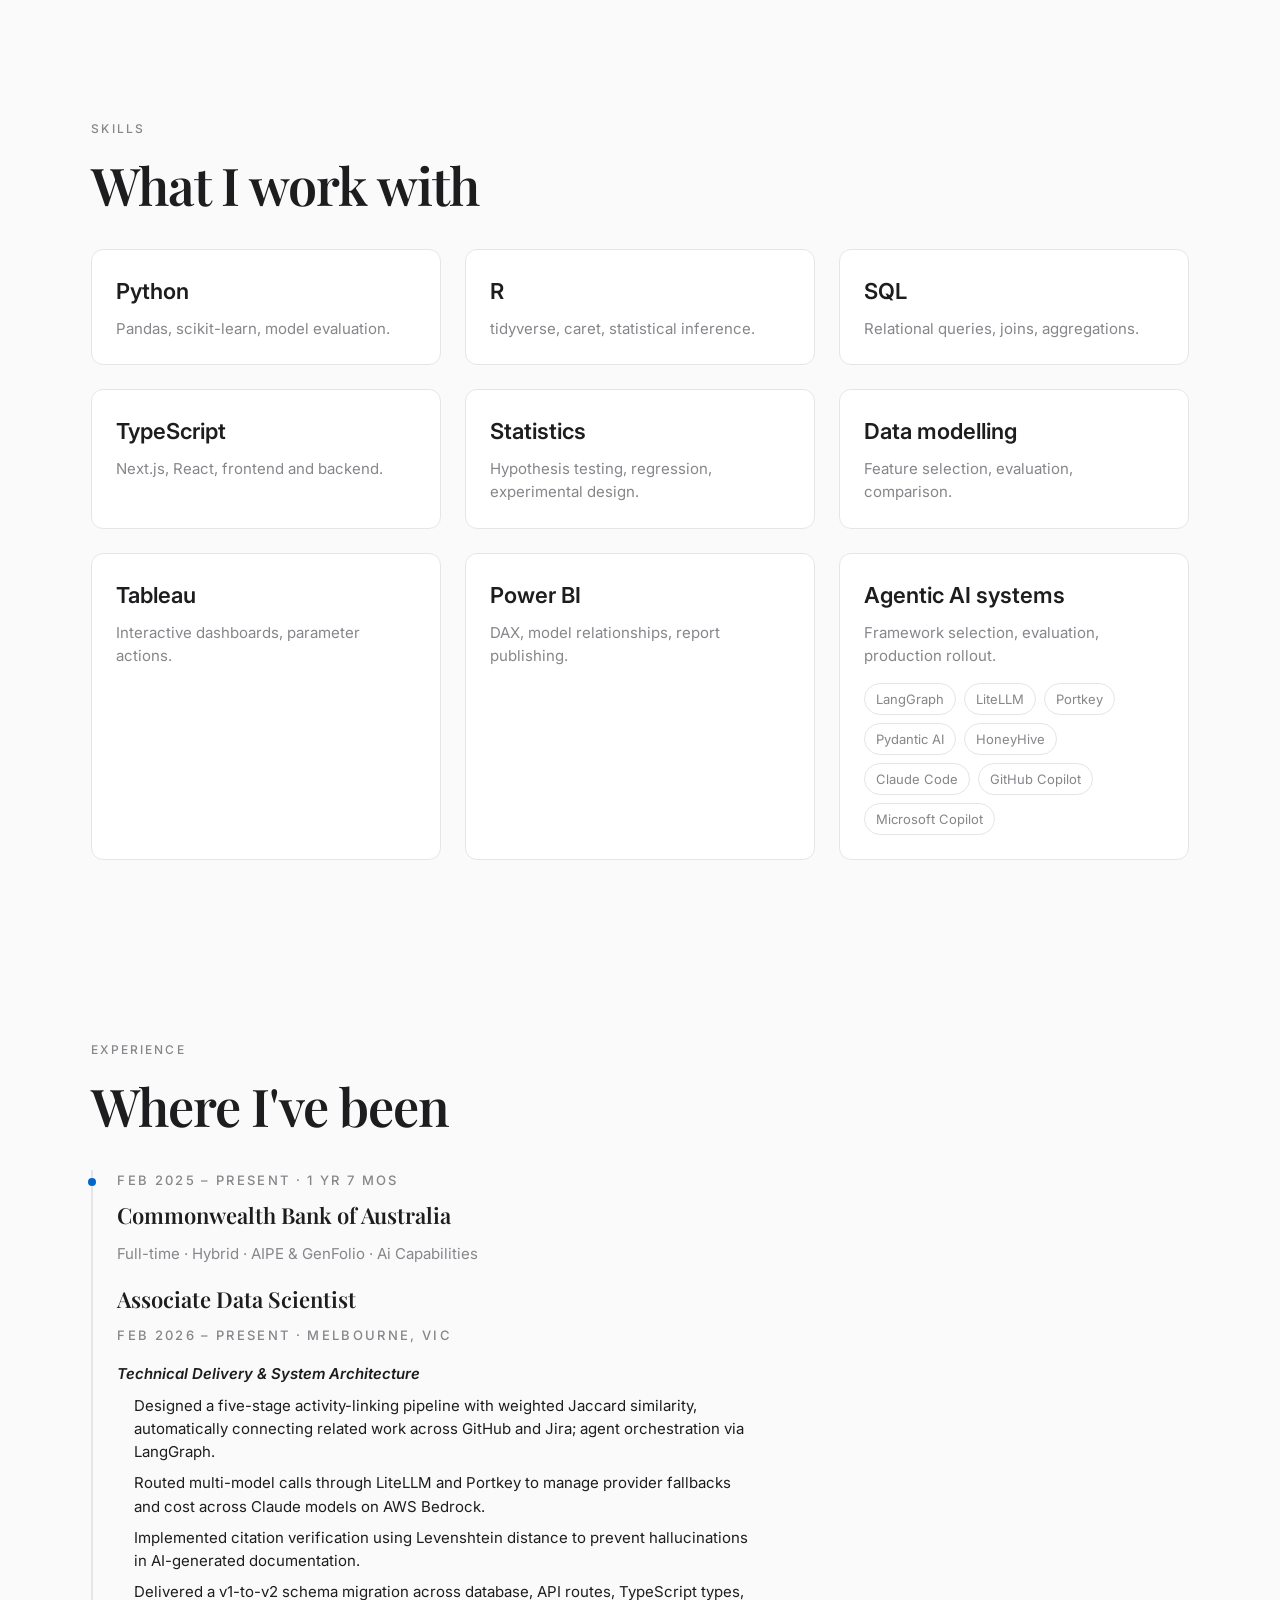
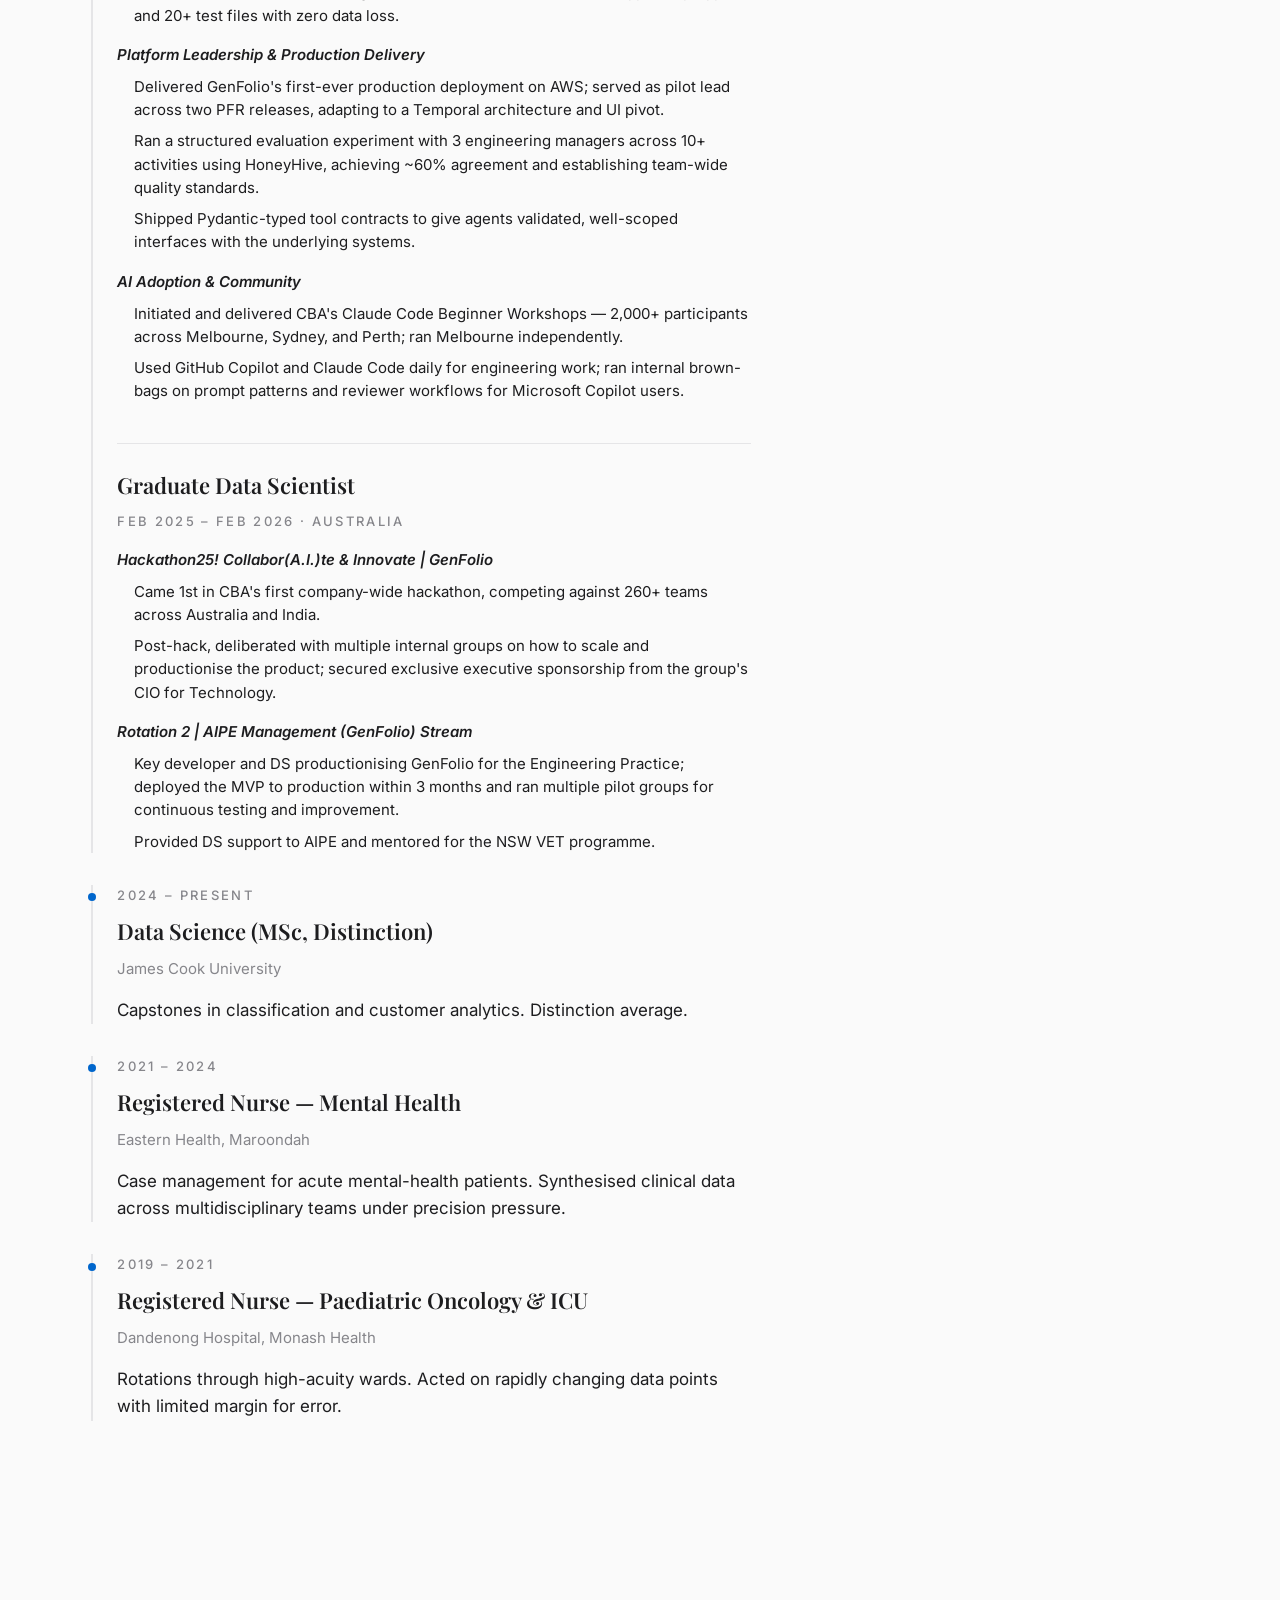
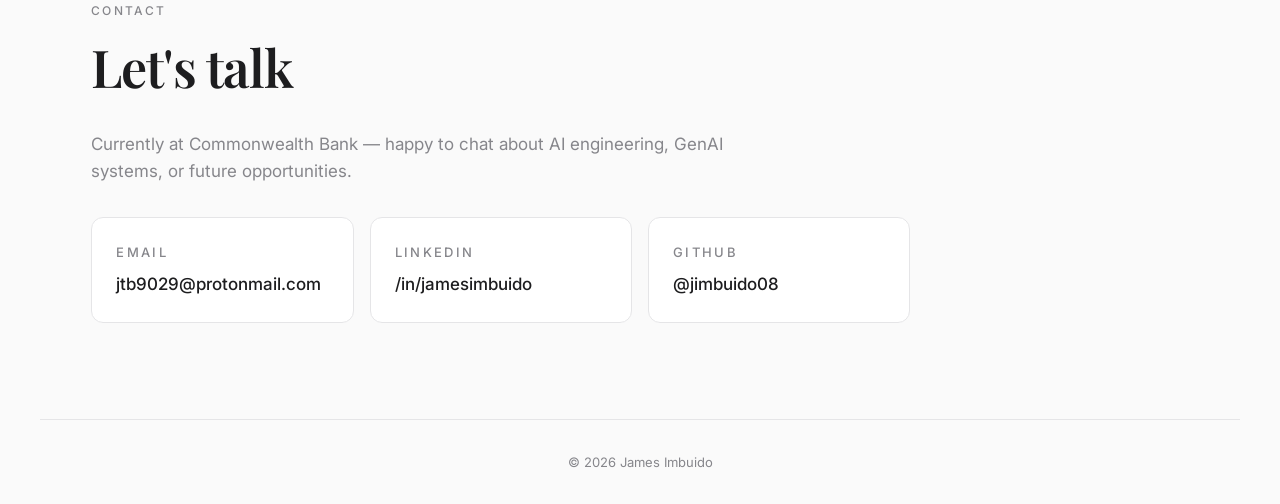
==== commit 7e8a6cfb: "minor-changes" ====
--- a/index.html
+++ b/index.html
@@ -109,10 +109,6 @@
           <p class="eyebrow">Australia</p>
           <h1 class="hero__title">James Imbuido</h1>
           <p class="hero__role">Data Scientist &amp; Engineer</p>
-          <p class="hero__tagline">
-            Python and R for analysis, Tableau and Power&nbsp;BI for delivery —
-            and a habit of checking the numbers twice.
-          </p>
           <div class="hero__cta">
             <a class="btn btn--primary" href="/assets/James Imbuido - CV.pdf" download>
               Download CV
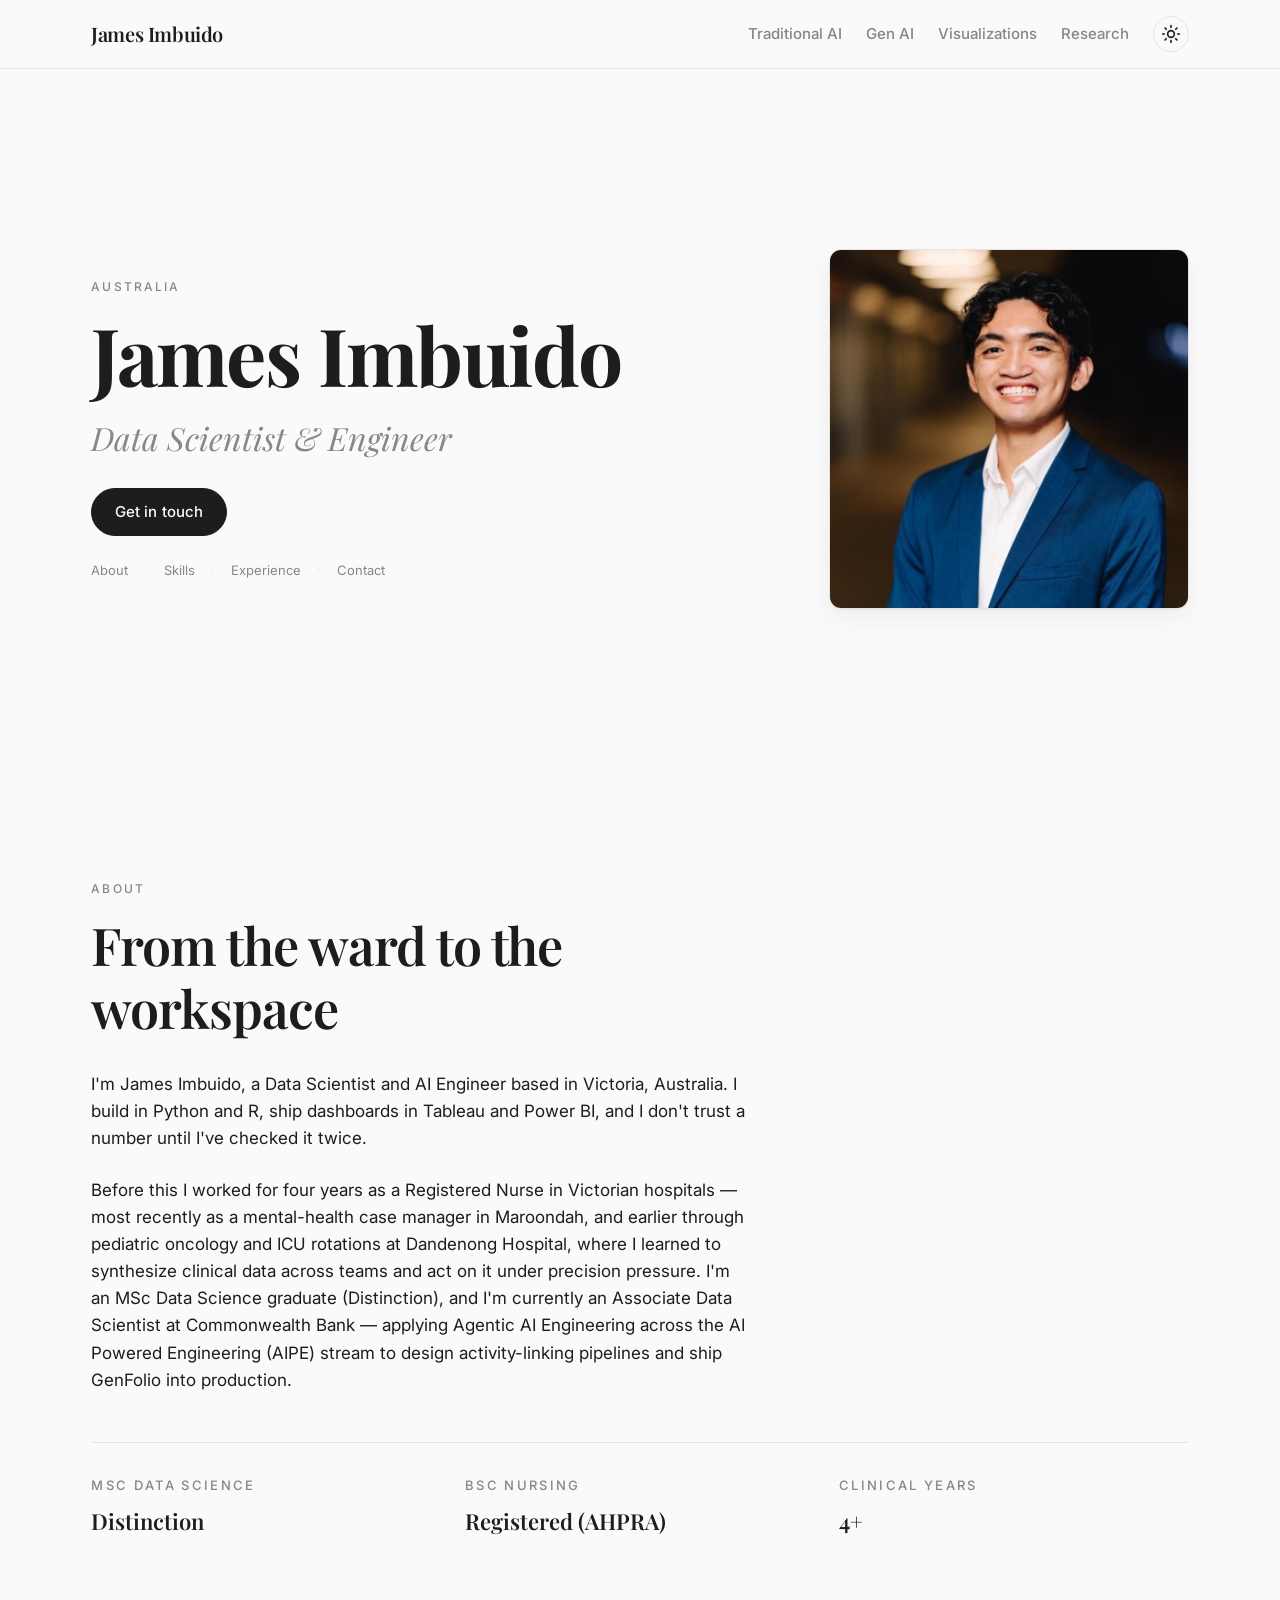
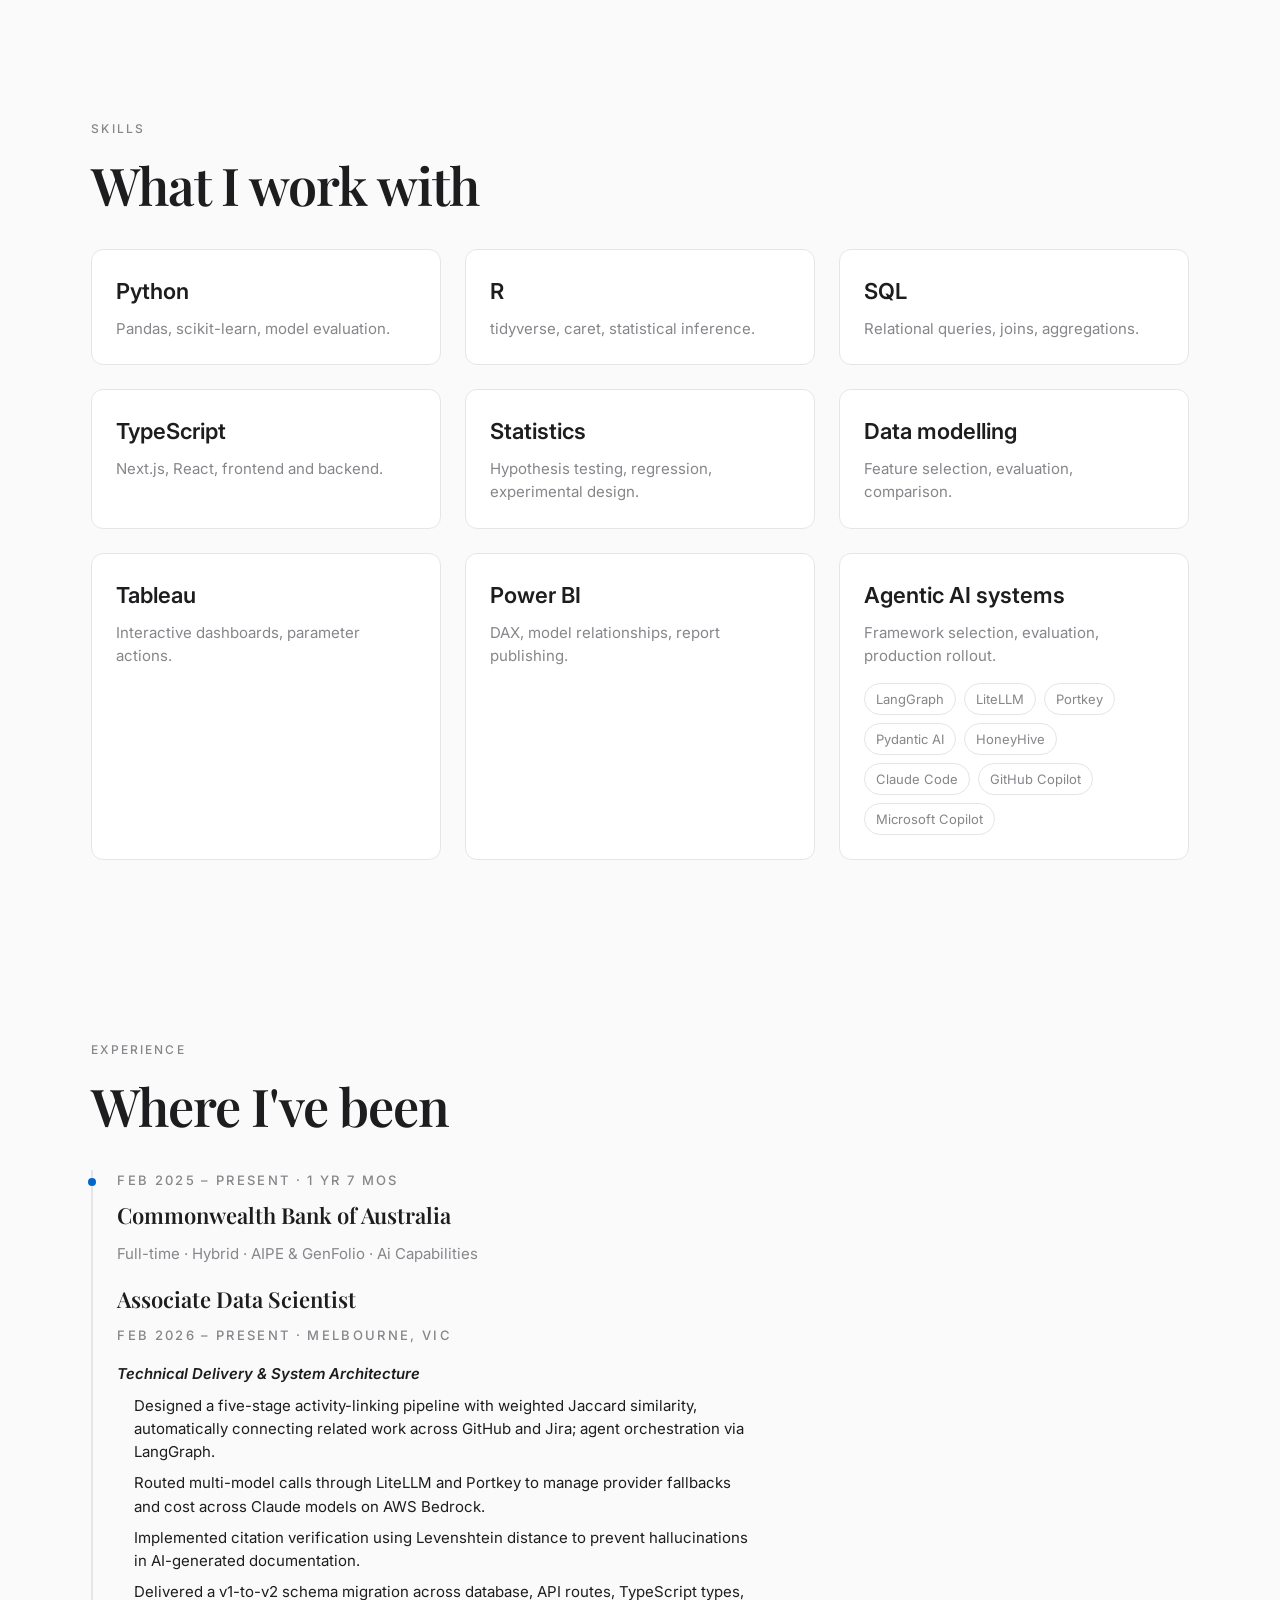
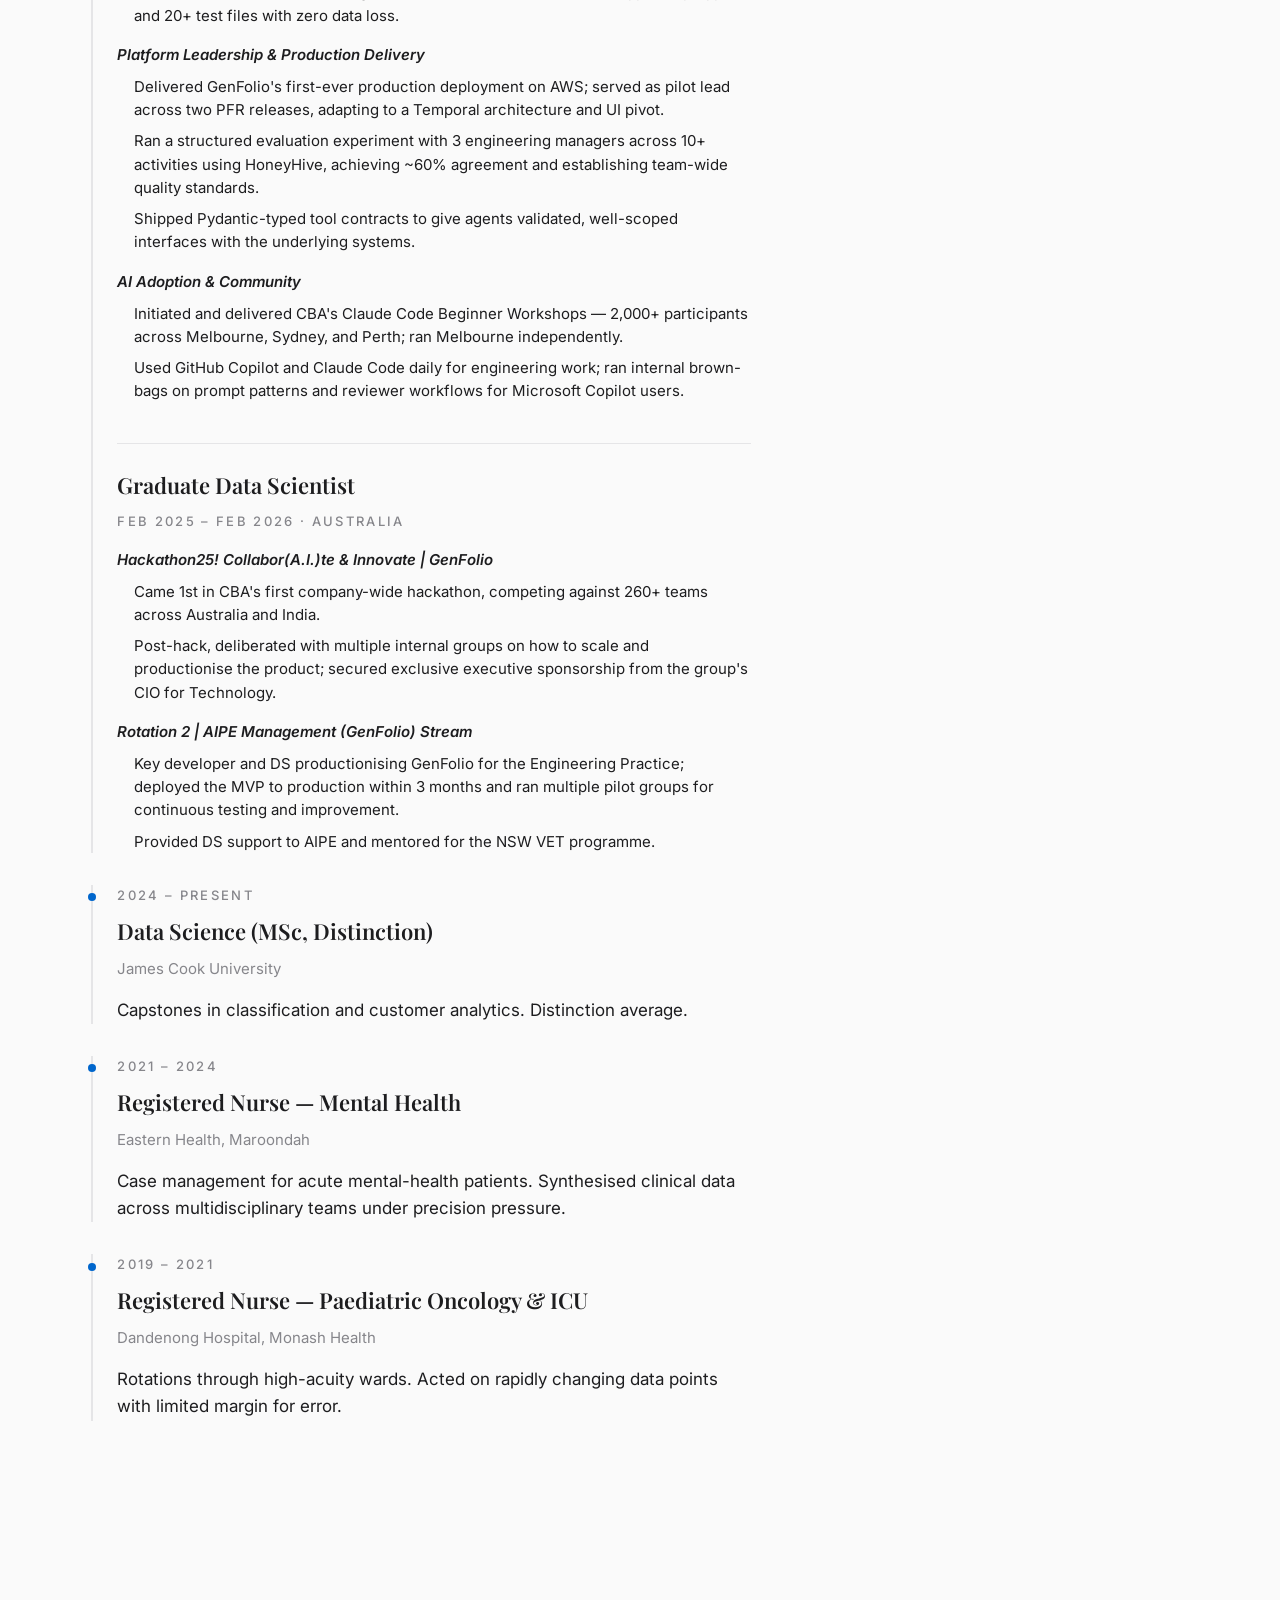
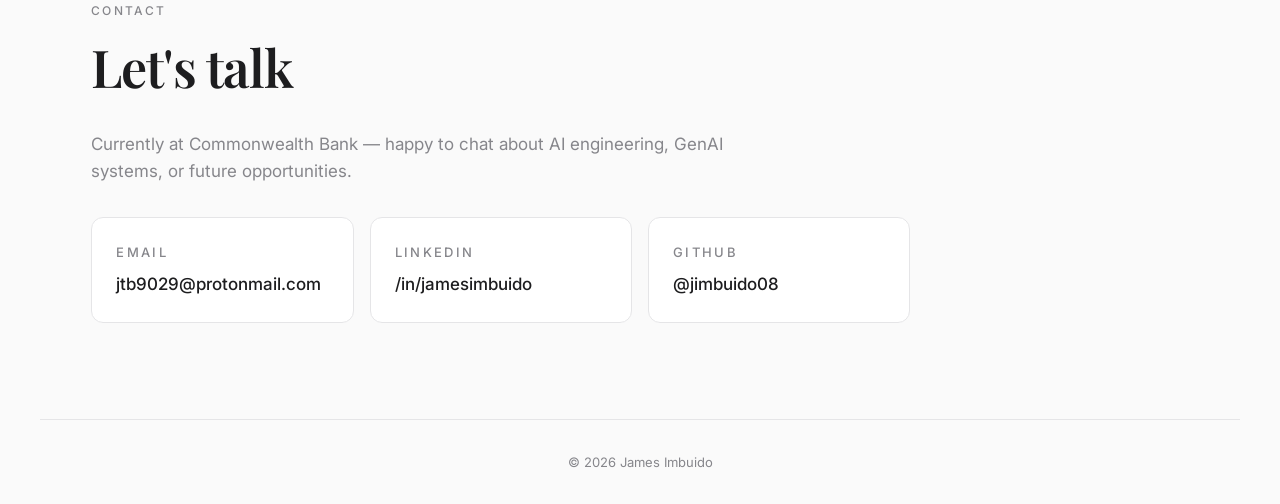
==== commit b3c49459: "chore: remove-cv" ====
--- a/index.html
+++ b/index.html
@@ -110,10 +110,7 @@
           <h1 class="hero__title">James Imbuido</h1>
           <p class="hero__role">Data Scientist &amp; Engineer</p>
           <div class="hero__cta">
-            <a class="btn btn--primary" href="/assets/James Imbuido - CV.pdf" download>
-              Download CV
-            </a>
-            <a class="btn btn--ghost" href="#contact">Get in touch</a>
+            <a class="btn btn--primary" href="#contact">Get in touch</a>
           </div>
           <ul class="hero__sub-nav" role="list" aria-label="Jump to section">
             <li><a href="#about">About</a></li>
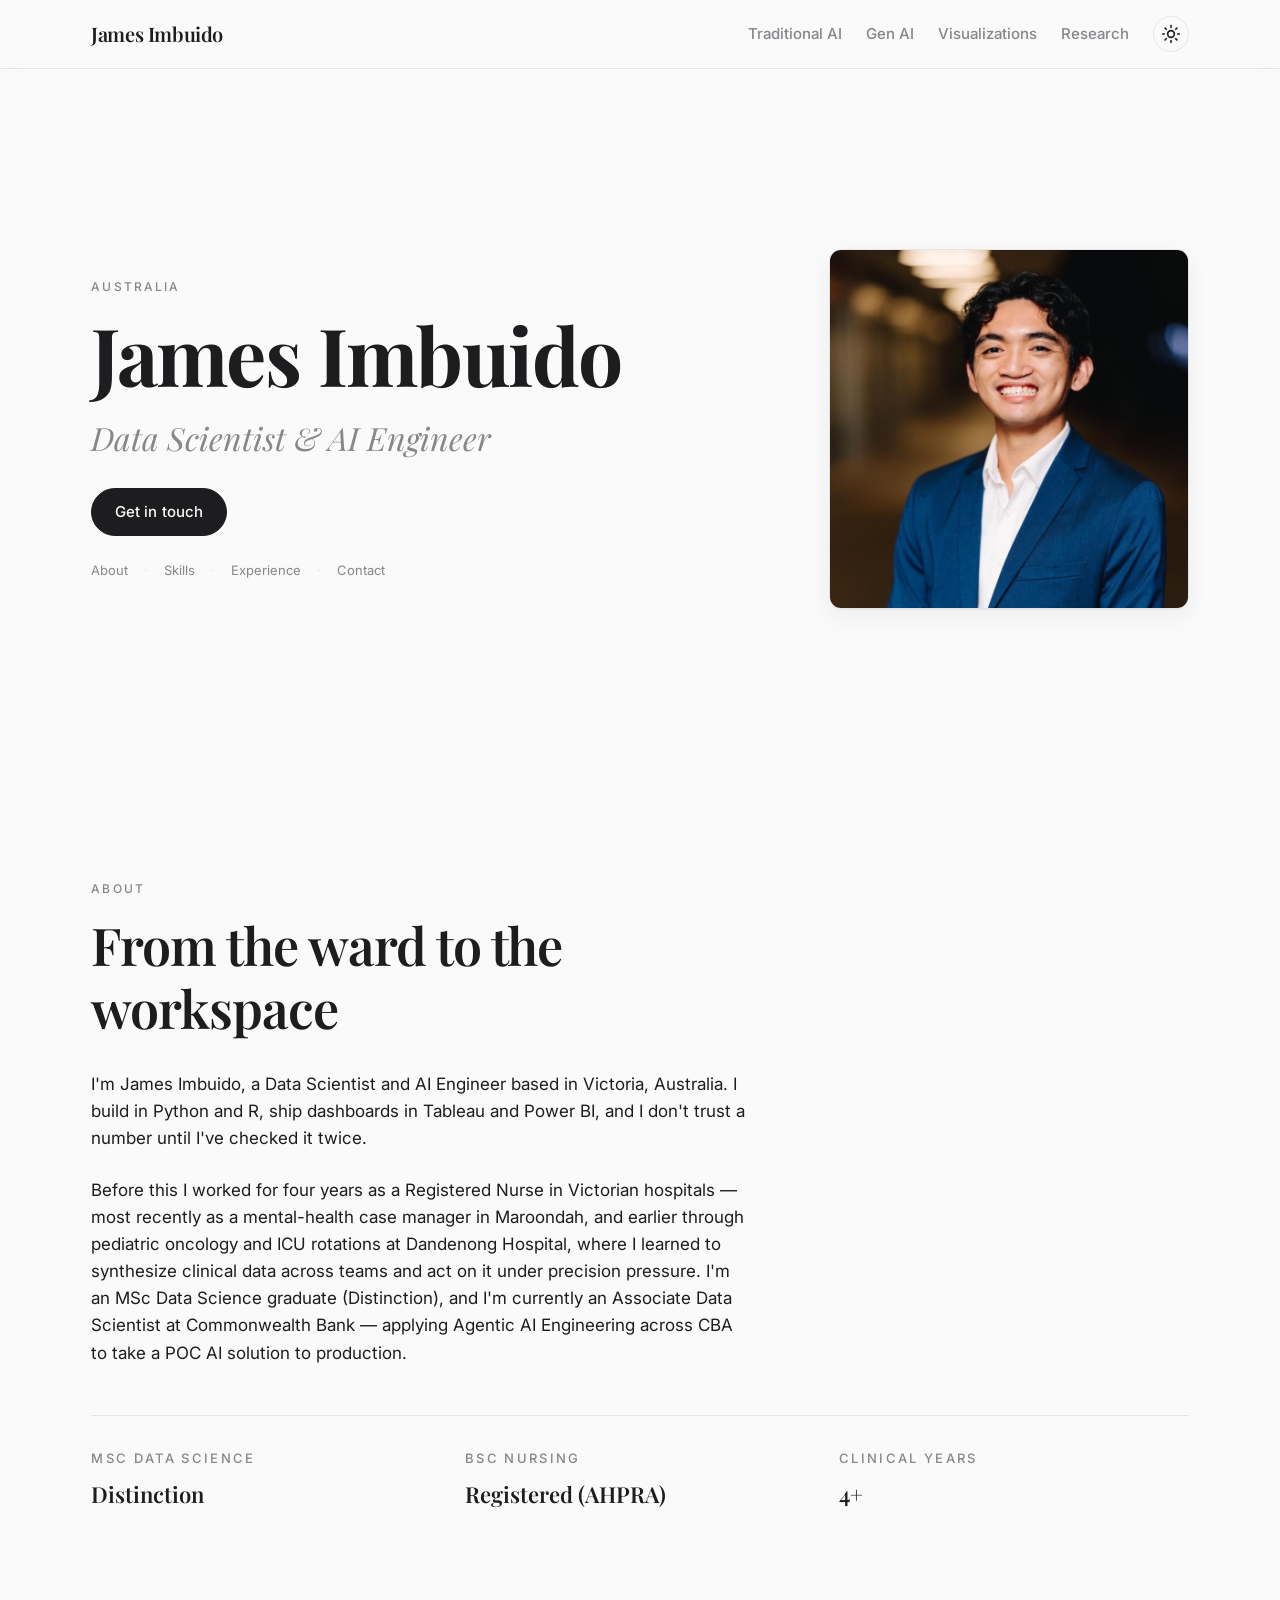
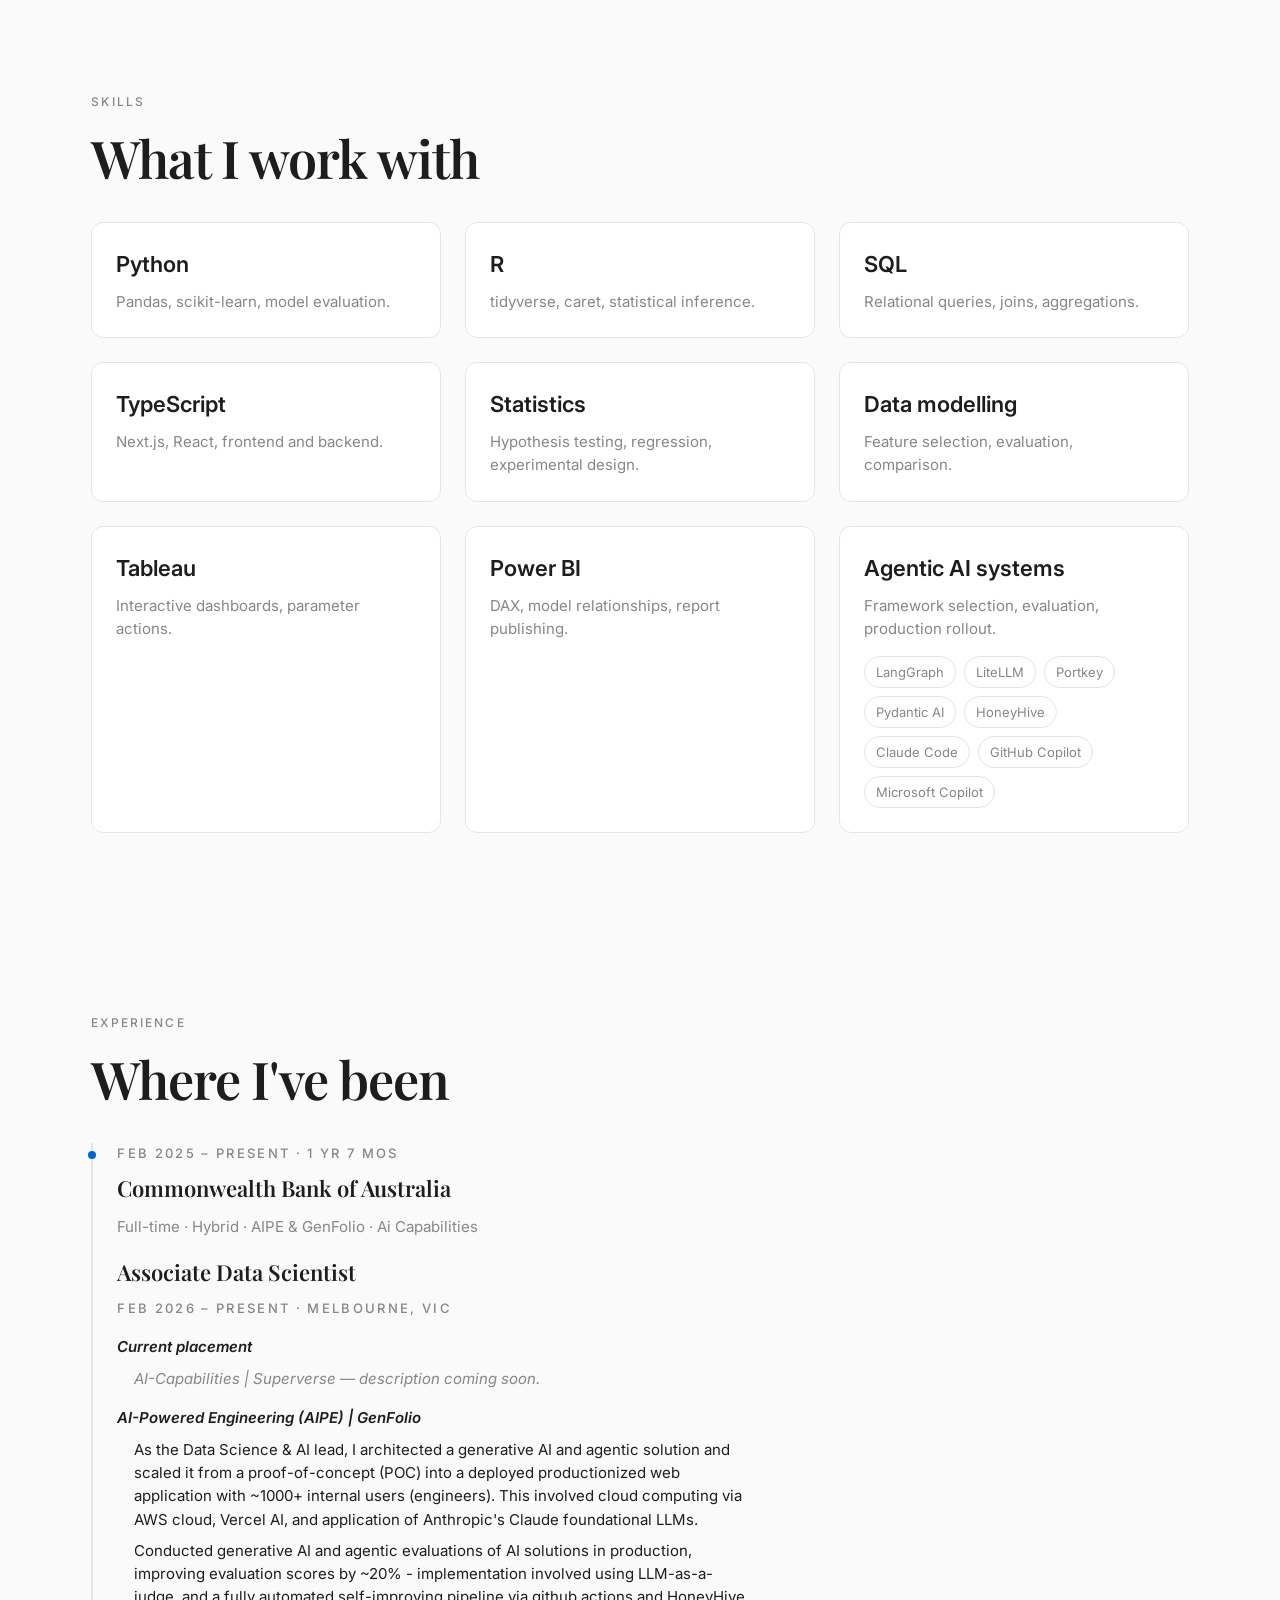
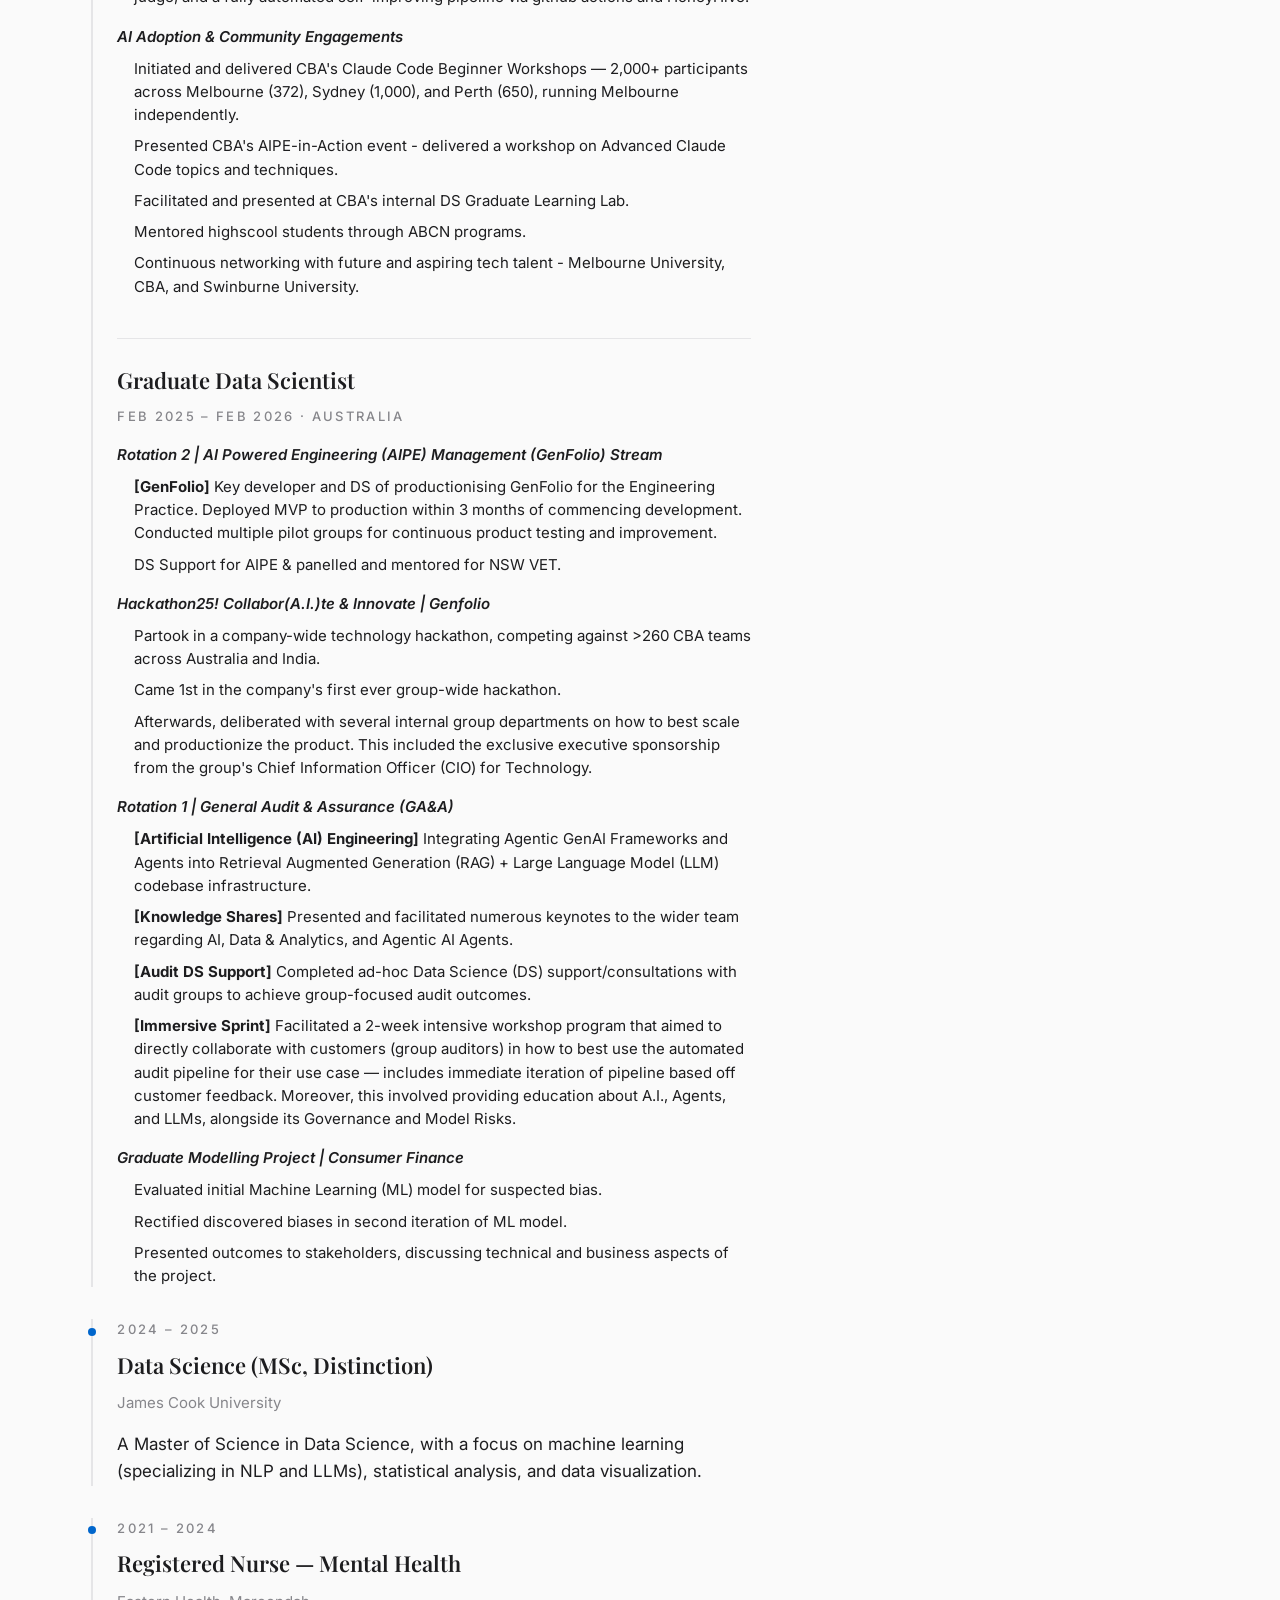
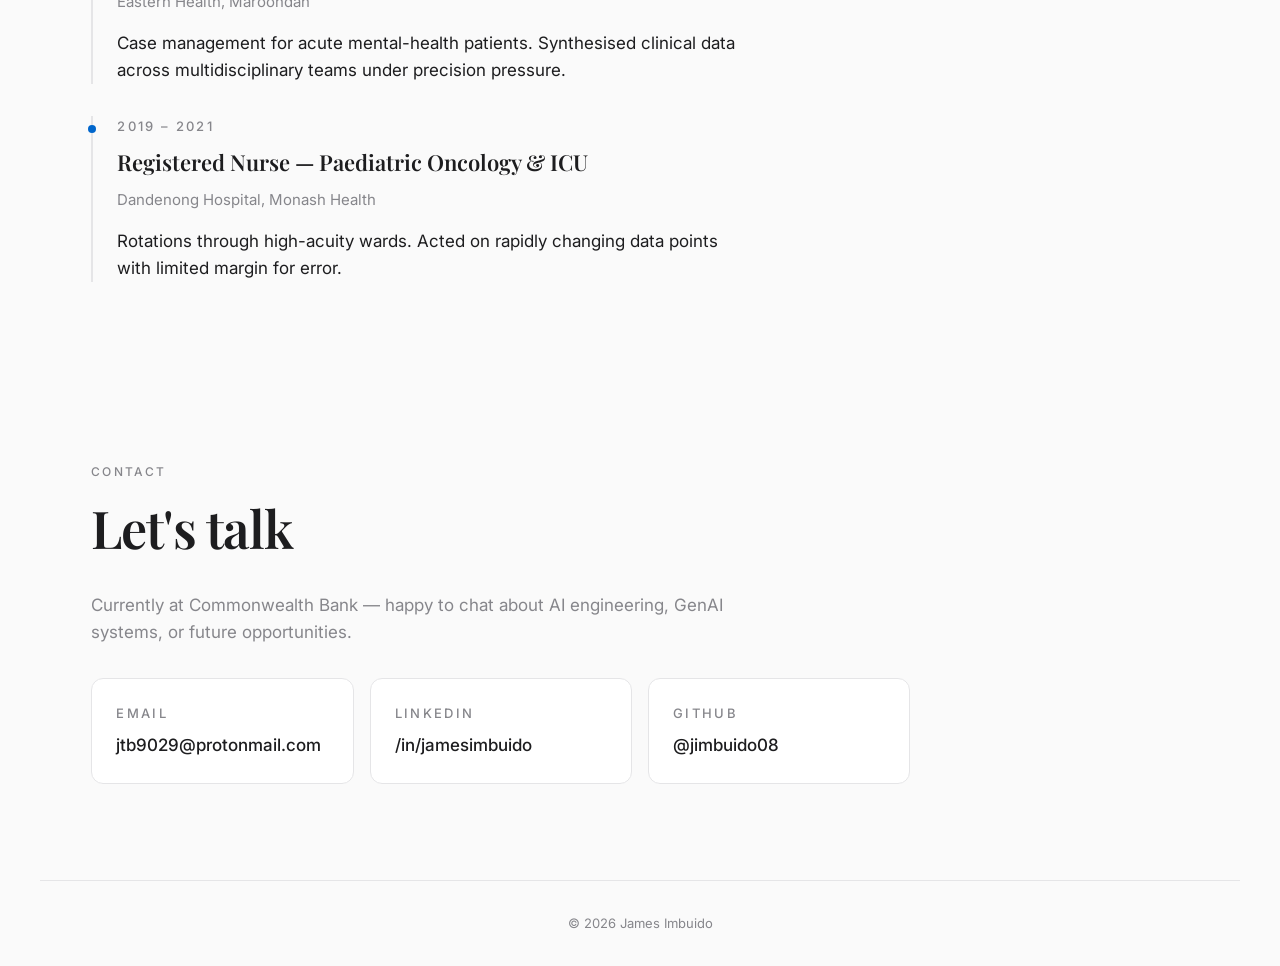
==== commit 4bb16831: "progress-commit" ====
--- a/index.html
+++ b/index.html
@@ -108,7 +108,7 @@
         <div class="hero__content">
           <p class="eyebrow">Australia</p>
           <h1 class="hero__title">James Imbuido</h1>
-          <p class="hero__role">Data Scientist &amp; Engineer</p>
+          <p class="hero__role">Data Scientist &amp; AI Engineer</p>
           <div class="hero__cta">
             <a class="btn btn--primary" href="#contact">Get in touch</a>
           </div>
@@ -143,9 +143,7 @@
             clinical data across teams and act on it under precision pressure.
             I'm an MSc Data Science graduate (Distinction), and I'm currently
             an Associate Data Scientist at Commonwealth Bank — applying
-            Agentic AI Engineering across the AI Powered Engineering
-            (AIPE) stream to design activity-linking pipelines and ship
-            GenFolio into production.
+            Agentic AI Engineering across CBA to take a POC AI solution to production.
           </p>
         </div>
         <dl class="about__stats" aria-label="Credentials at a glance">
@@ -233,27 +231,26 @@
                 <p class="experience__sub-period">Feb 2026 – Present · Melbourne, VIC</p>
                 <ul class="experience__streams" role="list">
                   <li class="experience__stream">
-                    <span class="experience__stream-name">Technical Delivery &amp; System Architecture</span>
-                    <ul class="experience__stream-bullets" role="list">
-                      <li>Designed a five-stage activity-linking pipeline with weighted Jaccard similarity, automatically connecting related work across GitHub and Jira; agent orchestration via LangGraph.</li>
-                      <li>Routed multi-model calls through LiteLLM and Portkey to manage provider fallbacks and cost across Claude models on AWS Bedrock.</li>
-                      <li>Implemented citation verification using Levenshtein distance to prevent hallucinations in AI-generated documentation.</li>
-                      <li>Delivered a v1-to-v2 schema migration across database, API routes, TypeScript types, and 20+ test files with zero data loss.</li>
-                    </ul>
-                  </li>
-                  <li class="experience__stream">
-                    <span class="experience__stream-name">Platform Leadership &amp; Production Delivery</span>
-                    <ul class="experience__stream-bullets" role="list">
-                      <li>Delivered GenFolio's first-ever production deployment on AWS; served as pilot lead across two PFR releases, adapting to a Temporal architecture and UI pivot.</li>
-                      <li>Ran a structured evaluation experiment with 3 engineering managers across 10+ activities using HoneyHive, achieving ~60% agreement and establishing team-wide quality standards.</li>
-                      <li>Shipped Pydantic-typed tool contracts to give agents validated, well-scoped interfaces with the underlying systems.</li>
-                    </ul>
-                  </li>
-                  <li class="experience__stream">
-                    <span class="experience__stream-name">AI Adoption &amp; Community</span>
-                    <ul class="experience__stream-bullets" role="list">
-                      <li>Initiated and delivered CBA's Claude Code Beginner Workshops — 2,000+ participants across Melbourne, Sydney, and Perth; ran Melbourne independently.</li>
-                      <li>Used GitHub Copilot and Claude Code daily for engineering work; ran internal brown-bags on prompt patterns and reviewer workflows for Microsoft Copilot users.</li>
+                    <span class="experience__stream-name">Current placement</span>
+                    <ul class="experience__stream-bullets" role="list">
+                      <li><em style="color: var(--slate); font-style: italic;">AI-Capabilities | Superverse — description coming soon.</em></li>
+                    </ul>
+                  </li>
+                  <li class="experience__stream">
+                    <span class="experience__stream-name">AI-Powered Engineering (AIPE) | GenFolio</span>
+                    <ul class="experience__stream-bullets" role="list">
+                      <li>As the Data Science &amp; AI lead, I architected a generative AI and agentic solution and scaled it from a proof-of-concept (POC) into a deployed productionized web application with ~1000+ internal users (engineers). This involved cloud computing via AWS cloud, Vercel AI, and application of Anthropic's Claude foundational LLMs.</li>
+                      <li>Conducted generative AI and agentic evaluations of AI solutions in production, improving evaluation scores by ~20% - implementation involved using LLM-as-a-judge, and a fully automated self-improving pipeline via github actions and HoneyHive.</li>
+                    </ul>
+                  </li>
+                  <li class="experience__stream">
+                    <span class="experience__stream-name">AI Adoption &amp; Community Engagements</span>
+                    <ul class="experience__stream-bullets" role="list">
+                      <li>Initiated and delivered CBA's Claude Code Beginner Workshops — 2,000+ participants across Melbourne (372), Sydney (1,000), and Perth (650), running Melbourne independently.</li>
+                      <li>Presented CBA's AIPE-in-Action event - delivered a workshop on Advanced Claude Code topics and techniques.</li>
+                      <li>Facilitated and presented at CBA's internal DS Graduate Learning Lab.</li>
+                      <li>Mentored highscool students through ABCN programs.</li>
+                      <li>Continuous networking with future and aspiring tech talent - Melbourne University, CBA, and Swinburne University.</li>
                     </ul>
                   </li>
                 </ul>
@@ -263,17 +260,35 @@
                 <p class="experience__sub-period">Feb 2025 – Feb 2026 · Australia</p>
                 <ul class="experience__streams" role="list">
                   <li class="experience__stream">
-                    <span class="experience__stream-name">Hackathon25! Collabor(A.I.)te &amp; Innovate | GenFolio</span>
-                    <ul class="experience__stream-bullets" role="list">
-                      <li>Came 1st in CBA's first company-wide hackathon, competing against 260+ teams across Australia and India.</li>
-                      <li>Post-hack, deliberated with multiple internal groups on how to scale and productionise the product; secured exclusive executive sponsorship from the group's CIO for Technology.</li>
-                    </ul>
-                  </li>
-                  <li class="experience__stream">
-                    <span class="experience__stream-name">Rotation 2 | AIPE Management (GenFolio) Stream</span>
-                    <ul class="experience__stream-bullets" role="list">
-                      <li>Key developer and DS productionising GenFolio for the Engineering Practice; deployed the MVP to production within 3 months and ran multiple pilot groups for continuous testing and improvement.</li>
-                      <li>Provided DS support to AIPE and mentored for the NSW VET programme.</li>
+                    <span class="experience__stream-name">Rotation 2 | AI Powered Engineering (AIPE) Management (GenFolio) Stream</span>
+                    <ul class="experience__stream-bullets" role="list">
+                      <li><strong>[GenFolio]</strong> Key developer and DS of productionising GenFolio for the Engineering Practice. Deployed MVP to production within 3 months of commencing development. Conducted multiple pilot groups for continuous product testing and improvement.</li>
+                      <li>DS Support for AIPE &amp; panelled and mentored for NSW VET.</li>
+                    </ul>
+                  </li>
+                  <li class="experience__stream">
+                    <span class="experience__stream-name">Hackathon25! Collabor(A.I.)te &amp; Innovate | Genfolio</span>
+                    <ul class="experience__stream-bullets" role="list">
+                      <li>Partook in a company-wide technology hackathon, competing against &gt;260 CBA teams across Australia and India.</li>
+                      <li>Came 1st in the company's first ever group-wide hackathon.</li>
+                      <li>Afterwards, deliberated with several internal group departments on how to best scale and productionize the product. This included the exclusive executive sponsorship from the group's Chief Information Officer (CIO) for Technology.</li>
+                    </ul>
+                  </li>
+                  <li class="experience__stream">
+                    <span class="experience__stream-name">Rotation 1 | General Audit &amp; Assurance (GA&amp;A)</span>
+                    <ul class="experience__stream-bullets" role="list">
+                      <li><strong>[Artificial Intelligence (AI) Engineering]</strong> Integrating Agentic GenAI Frameworks and Agents into Retrieval Augmented Generation (RAG) + Large Language Model (LLM) codebase infrastructure.</li>
+                      <li><strong>[Knowledge Shares]</strong> Presented and facilitated numerous keynotes to the wider team regarding AI, Data &amp; Analytics, and Agentic AI Agents.</li>
+                      <li><strong>[Audit DS Support]</strong> Completed ad-hoc Data Science (DS) support/consultations with audit groups to achieve group-focused audit outcomes.</li>
+                      <li><strong>[Immersive Sprint]</strong> Facilitated a 2-week intensive workshop program that aimed to directly collaborate with customers (group auditors) in how to best use the automated audit pipeline for their use case — includes immediate iteration of pipeline based off customer feedback. Moreover, this involved providing education about A.I., Agents, and LLMs, alongside its Governance and Model Risks.</li>
+                    </ul>
+                  </li>
+                  <li class="experience__stream">
+                    <span class="experience__stream-name">Graduate Modelling Project | Consumer Finance</span>
+                    <ul class="experience__stream-bullets" role="list">
+                      <li>Evaluated initial Machine Learning (ML) model for suspected bias.</li>
+                      <li>Rectified discovered biases in second iteration of ML model.</li>
+                      <li>Presented outcomes to stakeholders, discussing technical and business aspects of the project.</li>
                     </ul>
                   </li>
                 </ul>
@@ -281,12 +296,11 @@
             </div>
           </li>
           <li class="experience__item">
-            <p class="experience__period">2024 – Present</p>
+            <p class="experience__period">2024 – 2025</p>
             <h3 class="experience__role">Data Science (MSc, Distinction)</h3>
             <p class="experience__where">James Cook University</p>
             <p class="experience__detail">
-              Capstones in classification and customer analytics. Distinction
-              average.
+              A Master of Science in Data Science, with a focus on machine learning (specializing in NLP and LLMs), statistical analysis, and data visualization.
             </p>
           </li>
           <li class="experience__item">
--- a/style.css
+++ b/style.css
@@ -709,15 +709,9 @@
   color: var(--slate);
 }
 
-/* AI grid ───────────────────────────────────────────────────────────── */
-
-.ai-grid {
-  display: grid;
-  grid-template-columns: repeat(2, minmax(0, 1fr));
-  gap: var(--space-4);
-}
-
-.ai-card {
+/* Card (shared base for ai-card + viz-card) ─────────────────────────── */
+
+.card {
   display: flex;
   flex-direction: column;
   background: var(--surface);
@@ -731,10 +725,55 @@
   will-change: transform, opacity;
 }
 
-.ai-card:hover {
+.card:hover {
   transform: translateY(-4px);
   box-shadow: var(--shadow);
   border-color: var(--ink);
+}
+
+.card__media {
+  background: var(--surface);
+  aspect-ratio: 16 / 10;
+  border-bottom: 1px solid var(--rule);
+}
+
+.card__media svg { width: 100%; height: 100%; }
+
+.card__body {
+  display: flex;
+  flex-direction: column;
+  padding: var(--space-3);
+  gap: var(--space-2);
+  flex: 1;
+}
+
+.card__title {
+  font-family: var(--ff-display);
+  font-size: var(--fs-h3);
+  font-weight: 600;
+  color: var(--ink);
+  line-height: var(--lh-heading);
+}
+
+.card__lede {
+  font-size: var(--fs-body-sm);
+  color: var(--slate);
+  flex: 1;
+}
+
+.card__actions {
+  display: flex;
+  flex-wrap: wrap;
+  gap: var(--space-1);
+  align-items: center;
+}
+
+/* AI grid ───────────────────────────────────────────────────────────── */
+
+.ai-grid {
+  display: grid;
+  grid-template-columns: repeat(2, minmax(0, 1fr));
+  gap: var(--space-4);
 }
 
 .ai-card.is-hidden {
@@ -745,46 +784,9 @@
   visibility: hidden;
 }
 
-.ai-card__media {
-  background: var(--surface);
-  aspect-ratio: 16 / 10;
-  border-bottom: 1px solid var(--rule);
-}
-
-.ai-card__media svg { width: 100%; height: 100%; }
-
-.ai-card__body {
-  display: flex;
-  flex-direction: column;
-  padding: var(--space-3);
-  gap: var(--space-2);
-  flex: 1;
-}
-
 .ai-card__tagline {
   font-size: var(--fs-caption);
   color: var(--slate);
-}
-
-.ai-card__title {
-  font-family: var(--ff-display);
-  font-size: var(--fs-h3);
-  font-weight: 600;
-  color: var(--ink);
-  line-height: var(--lh-heading);
-}
-
-.ai-card__lede {
-  font-size: var(--fs-body-sm);
-  color: var(--slate);
-  flex: 1;
-}
-
-.ai-card__actions {
-  display: flex;
-  flex-wrap: wrap;
-  gap: var(--space-1);
-  align-items: center;
 }
 
 .ai-grid__empty {
@@ -883,57 +885,6 @@
   display: grid;
   grid-template-columns: repeat(auto-fit, minmax(320px, 1fr));
   gap: var(--space-4);
-}
-
-.viz-card {
-  display: flex;
-  flex-direction: column;
-  background: var(--surface);
-  border: 1px solid var(--rule);
-  border-radius: var(--radius-card);
-  overflow: hidden;
-  transition: transform var(--motion-base) var(--ease-out),
-              border-color var(--motion-base) var(--ease-out),
-              box-shadow var(--motion-base) var(--ease-out);
-}
-
-.viz-card:hover {
-  transform: translateY(-4px);
-  box-shadow: var(--shadow);
-  border-color: var(--ink);
-}
-
-.viz-card__media {
-  background: var(--surface);
-  aspect-ratio: 16 / 10;
-  border-bottom: 1px solid var(--rule);
-}
-
-.viz-card__media svg { width: 100%; height: 100%; }
-
-.viz-card__body {
-  padding: var(--space-3);
-  display: flex;
-  flex-direction: column;
-  gap: var(--space-2);
-}
-
-.viz-card__title {
-  font-family: var(--ff-display);
-  font-size: var(--fs-h3);
-  font-weight: 600;
-  color: var(--ink);
-}
-
-.viz-card__lede {
-  font-size: var(--fs-body-sm);
-  color: var(--slate);
-}
-
-.viz-card__actions {
-  display: flex;
-  flex-wrap: wrap;
-  gap: var(--space-1);
 }
 
 /* Contact ────────────────────────────────────────────────────────────── */
--- a/mediaqueries.css
+++ b/mediaqueries.css
@@ -52,7 +52,7 @@
     justify-self: center;
   }
 
-  .project-grid,
+  .ai-grid,
   .viz-grid {
     grid-template-columns: 1fr;
   }
@@ -89,8 +89,7 @@
   .logo { font-size: 1.1rem; }
 
   .hero__cta,
-  .ai-card__actions,
-  .viz-card__actions {
+  .card__actions {
     flex-direction: column;
     align-items: stretch;
   }
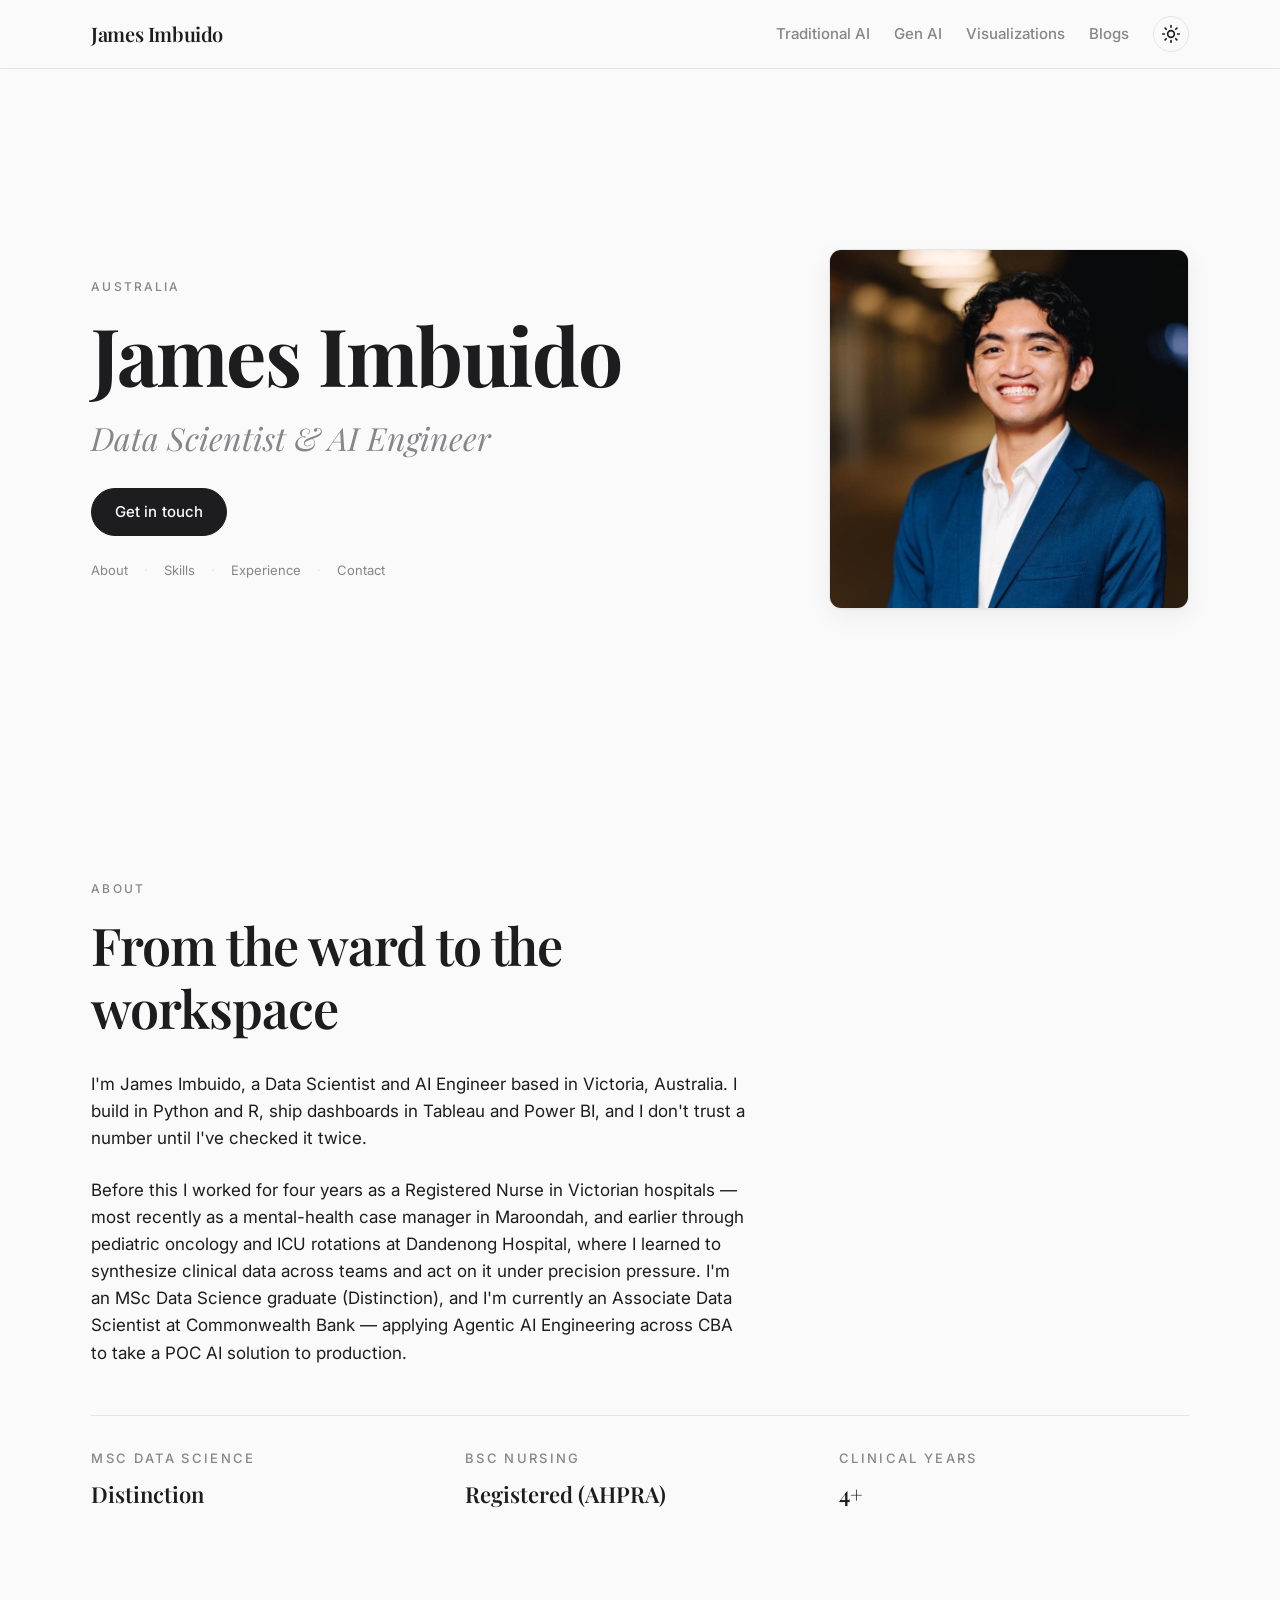
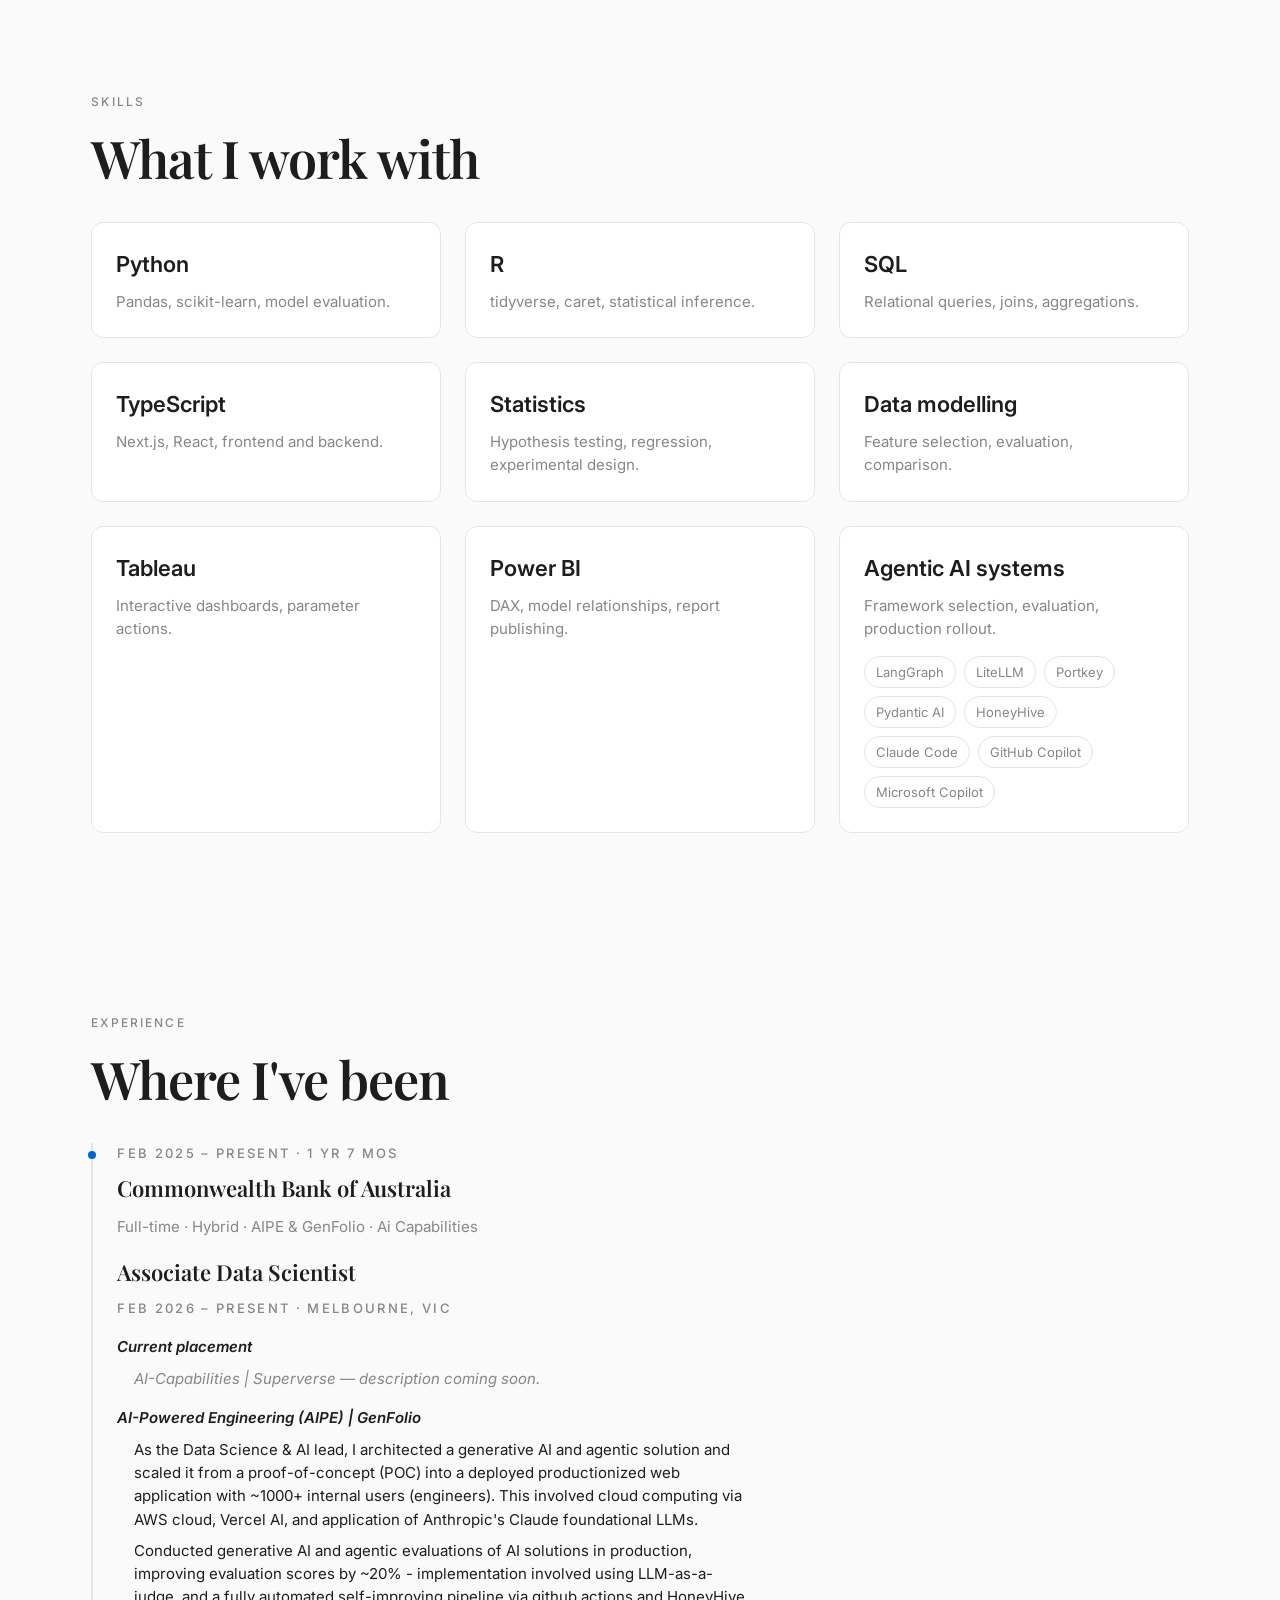
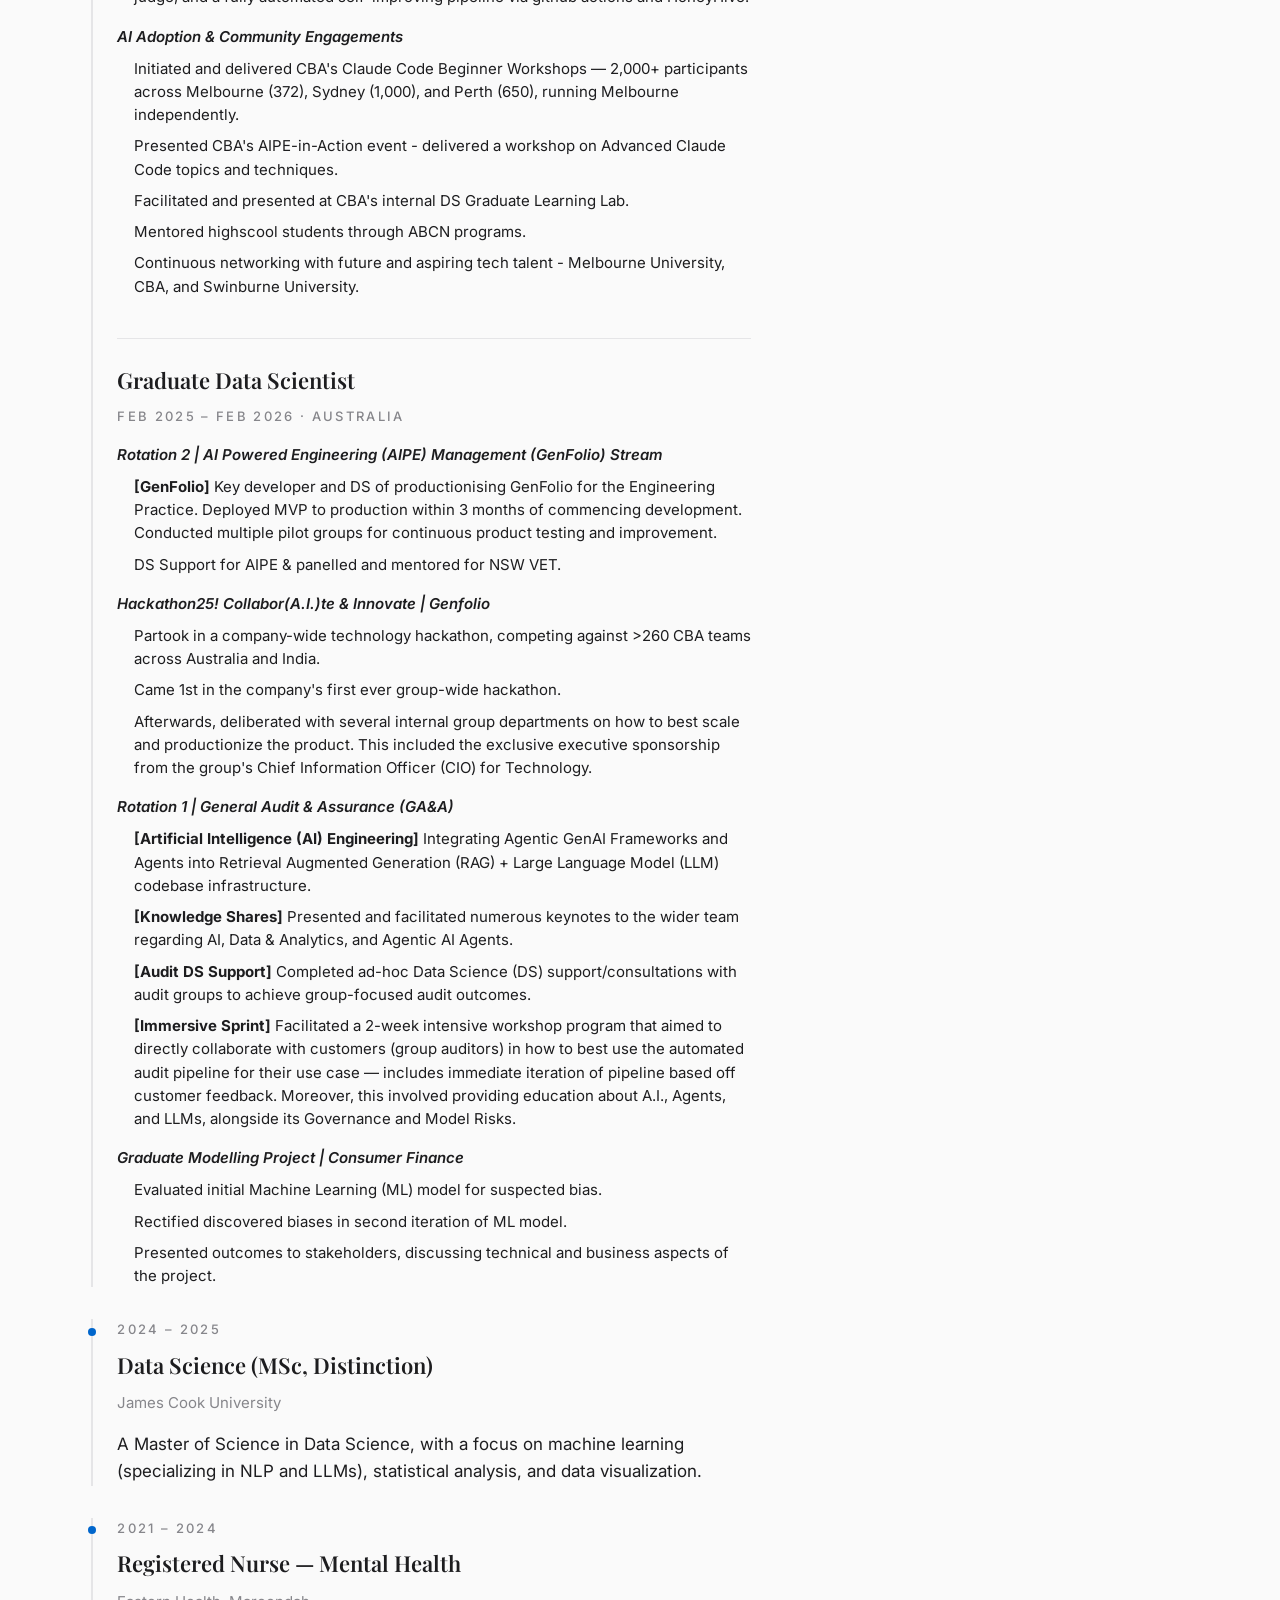
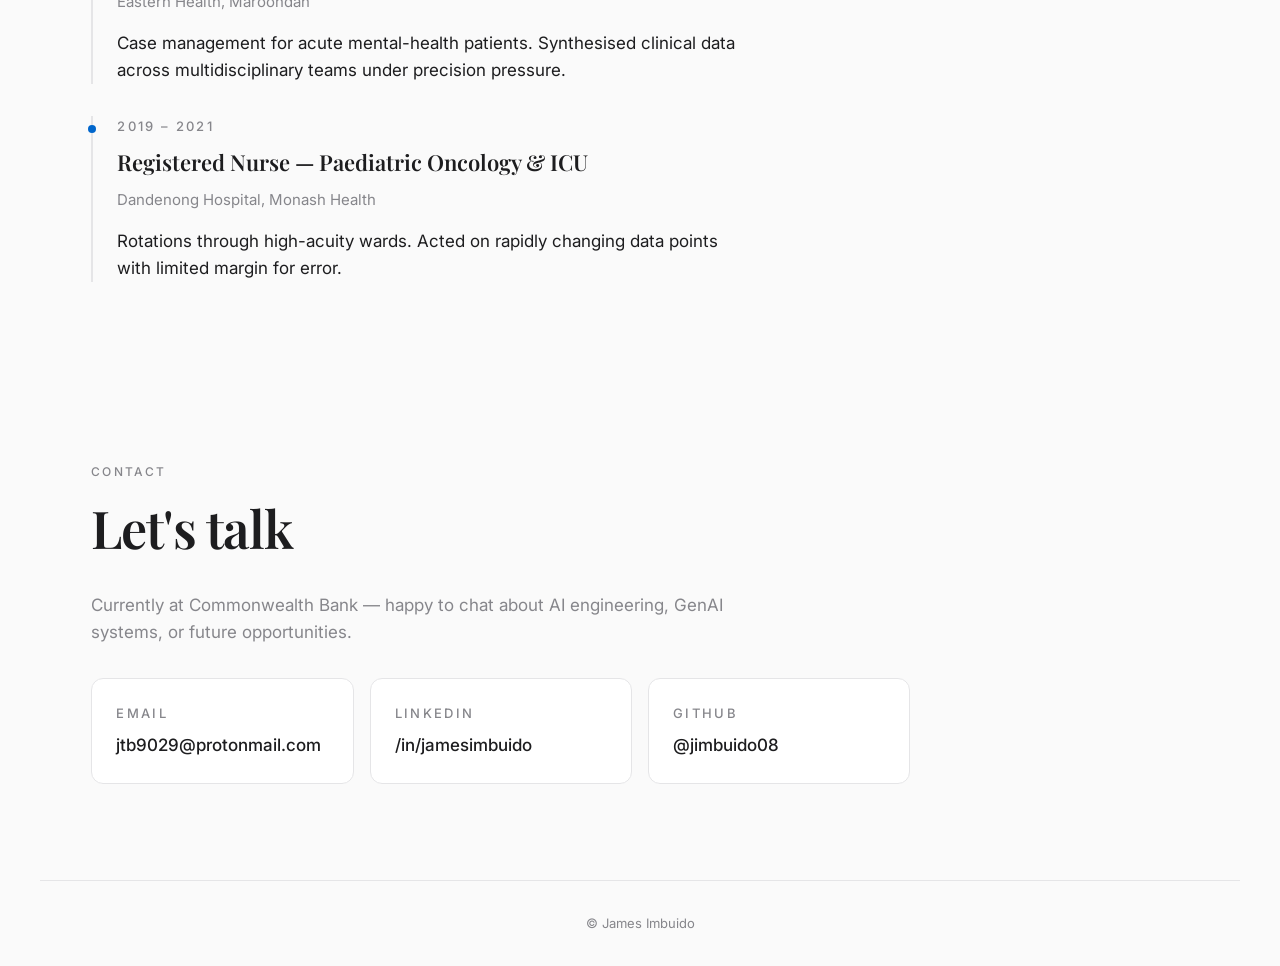
==== commit af11cae7: "progress-commit" ====
--- a/index.html
+++ b/index.html
@@ -58,7 +58,7 @@
           <li><a href="/traditional-ai.html">Traditional AI</a></li>
           <li><a href="/gen-ai.html">Gen AI</a></li>
           <li><a href="/visualizations.html">Visualizations</a></li>
-          <li><a href="/research.html">Research</a></li>
+          <li><a href="/blogs.html">Blogs</a></li>
         </ul>
         <button
           type="button"
@@ -365,7 +365,7 @@
     </main>
 
     <footer class="site-footer">
-      <p>© 2026 James Imbuido</p>
+      <p>© James Imbuido</p>
     </footer>
 
     <script>
